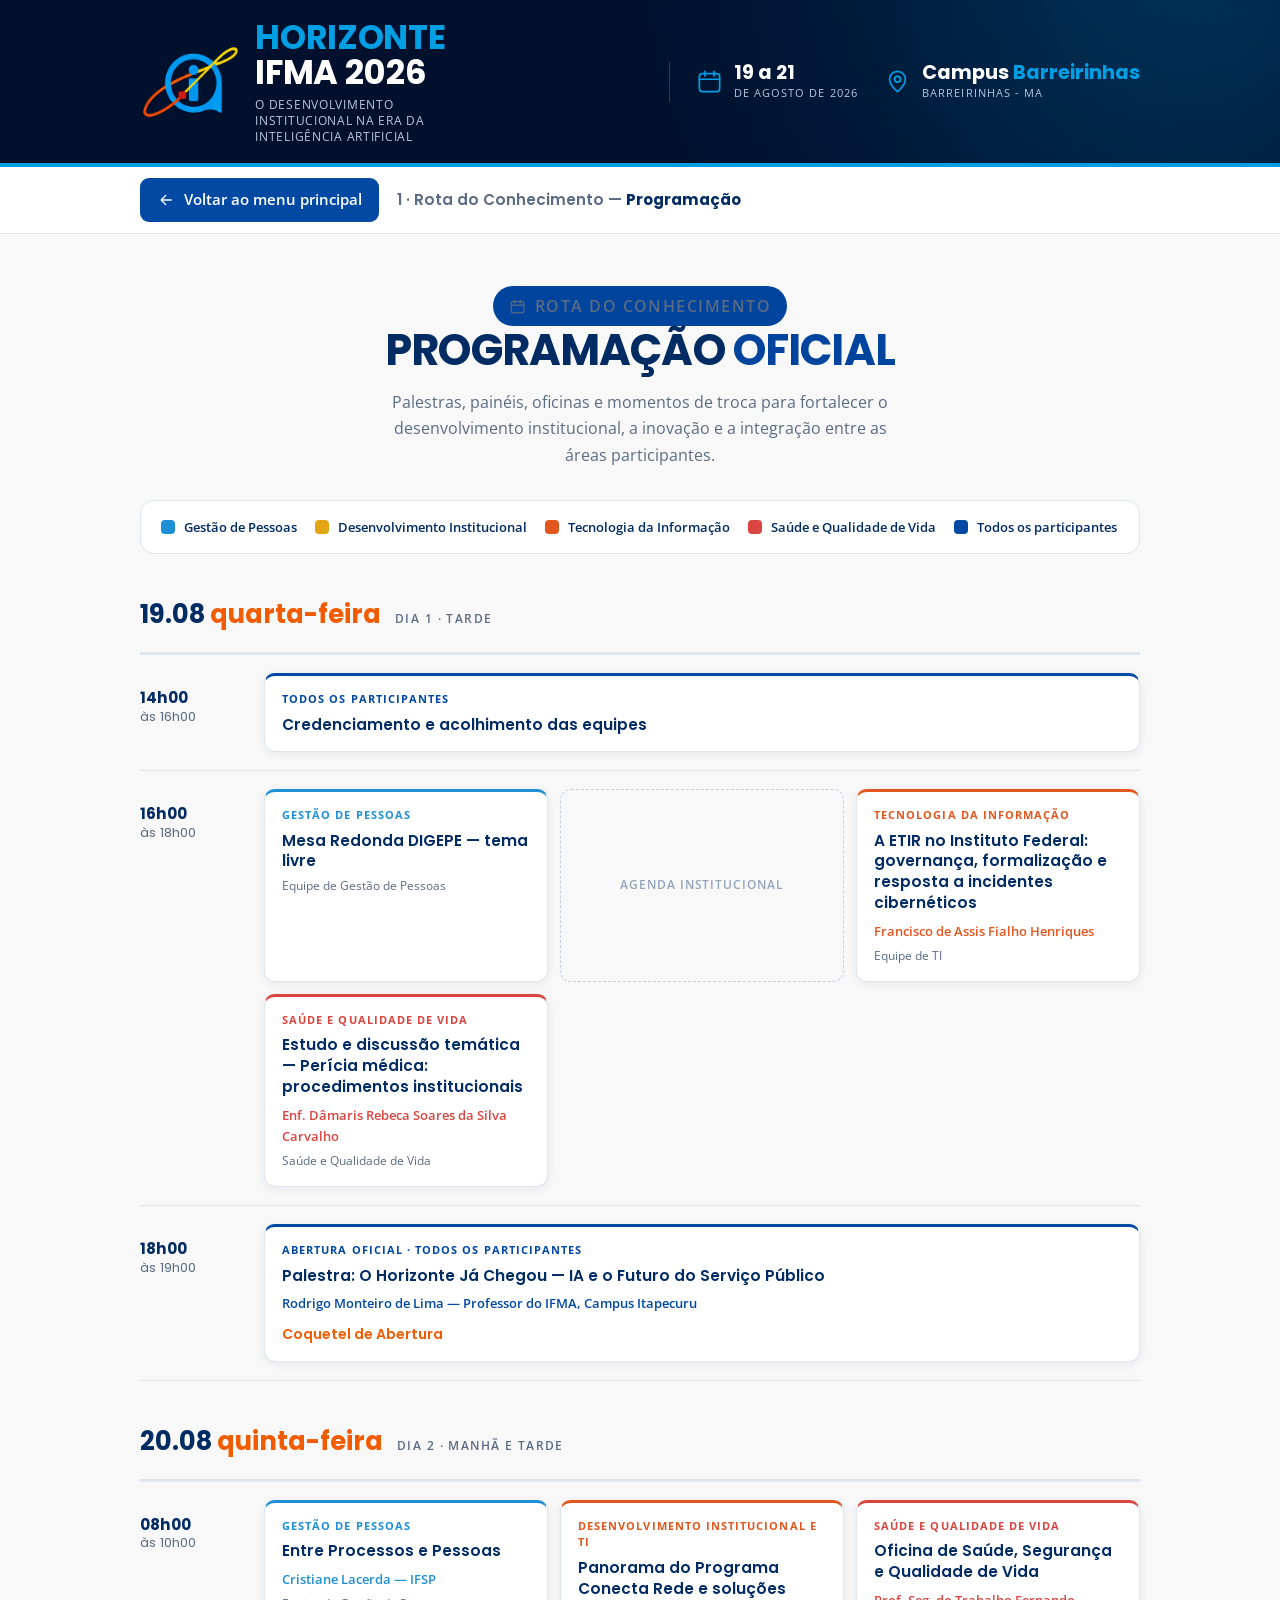
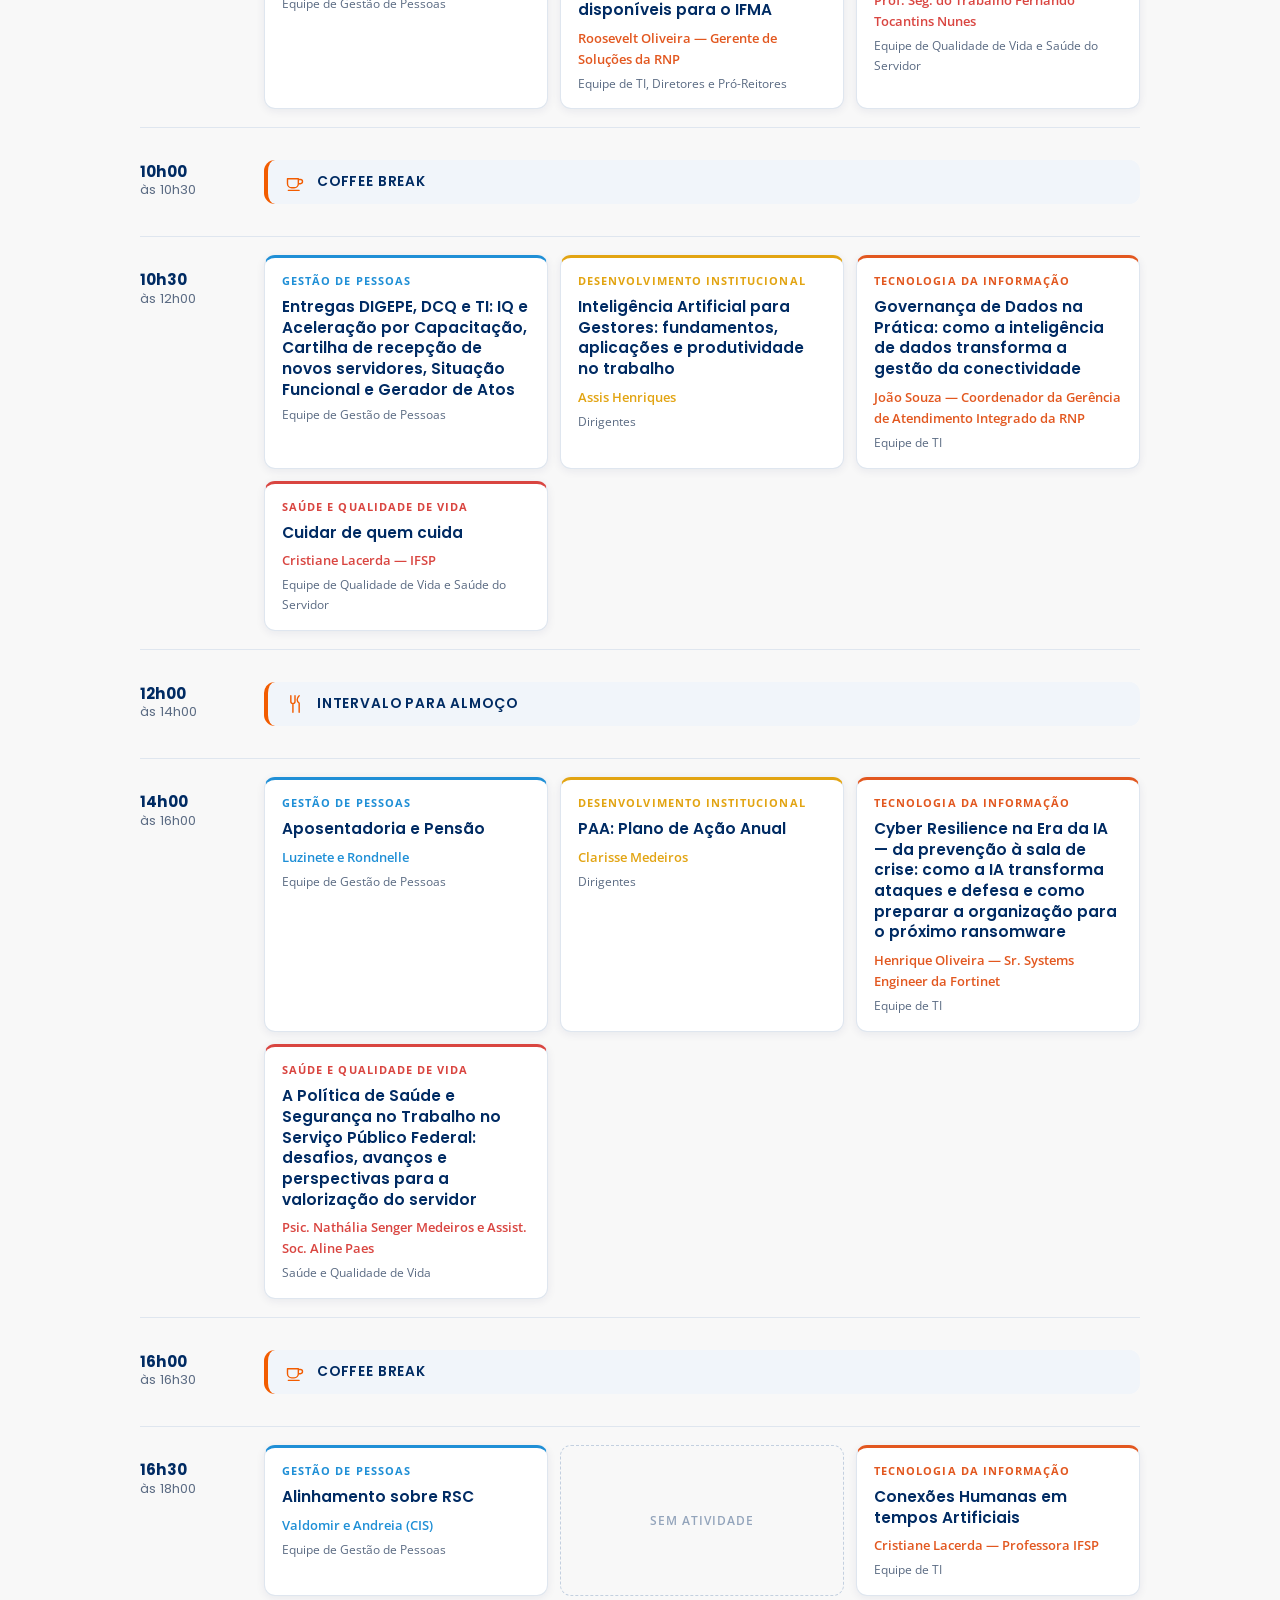
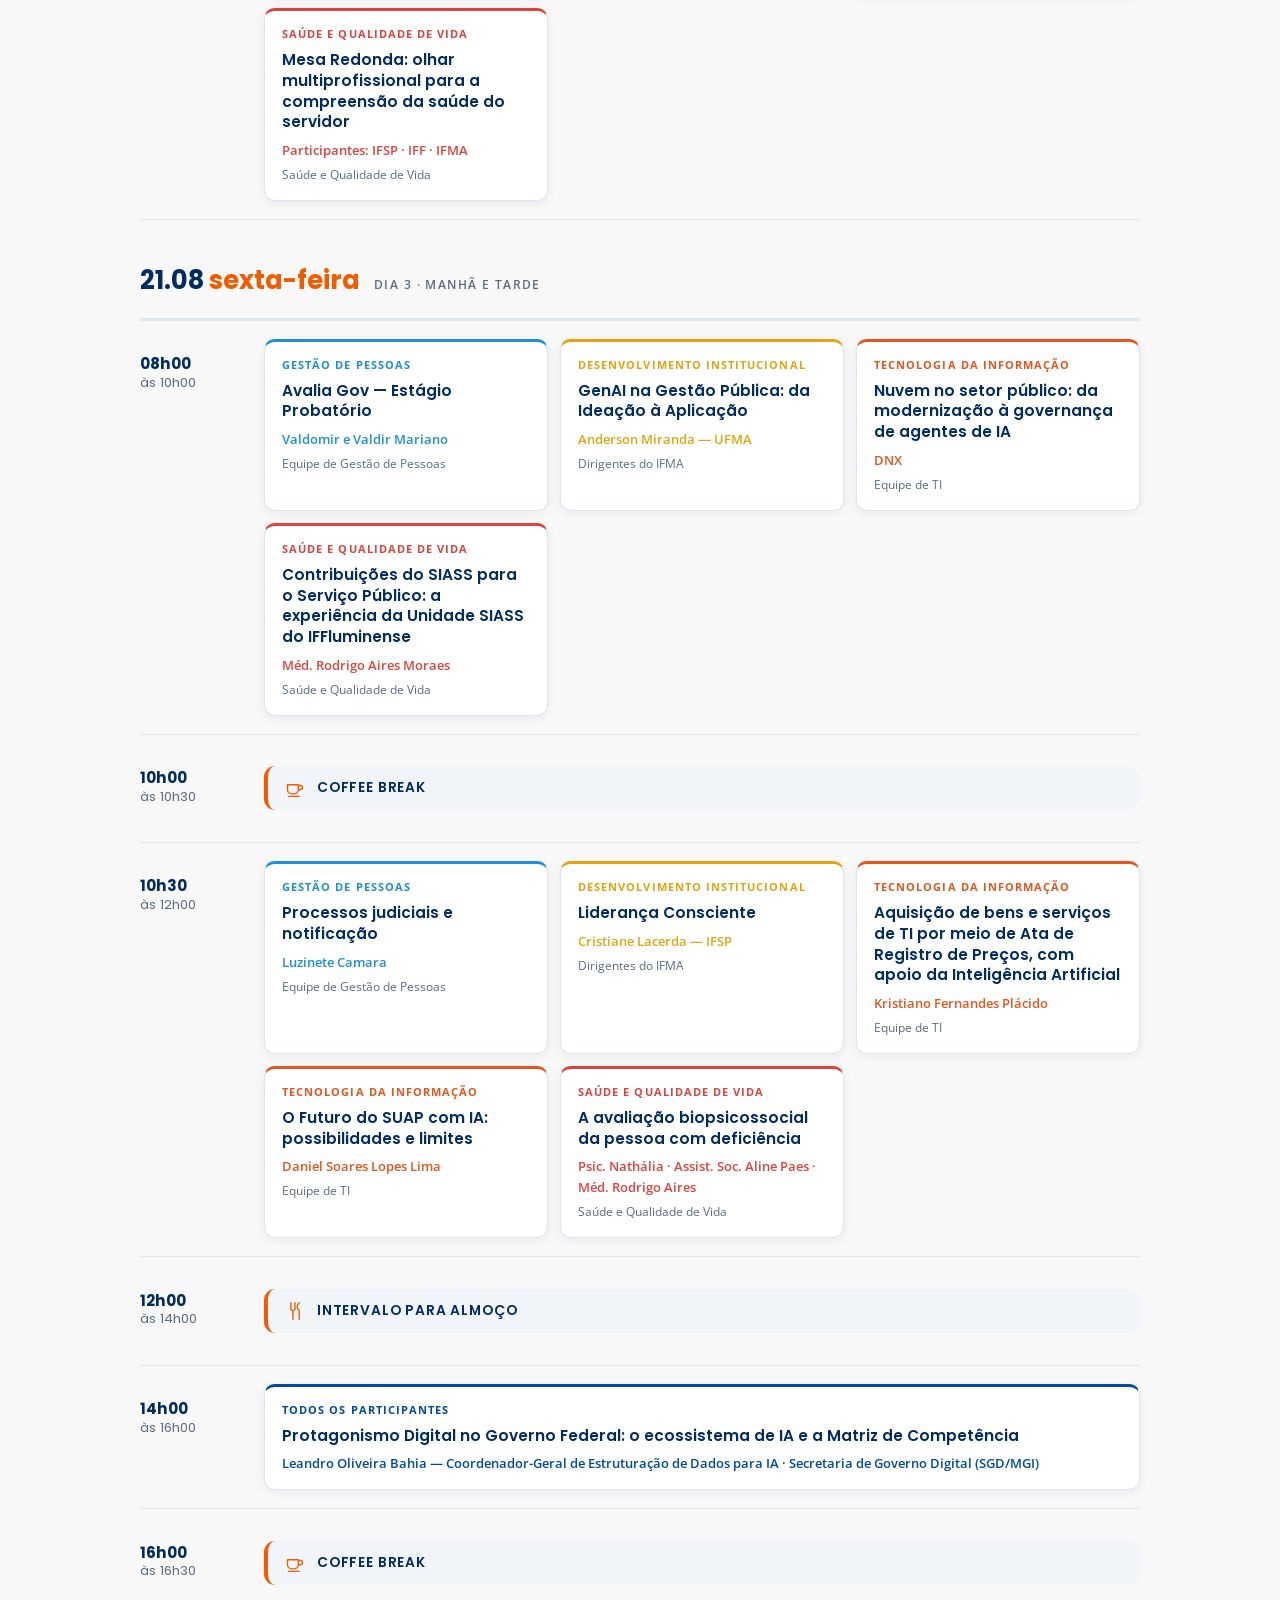
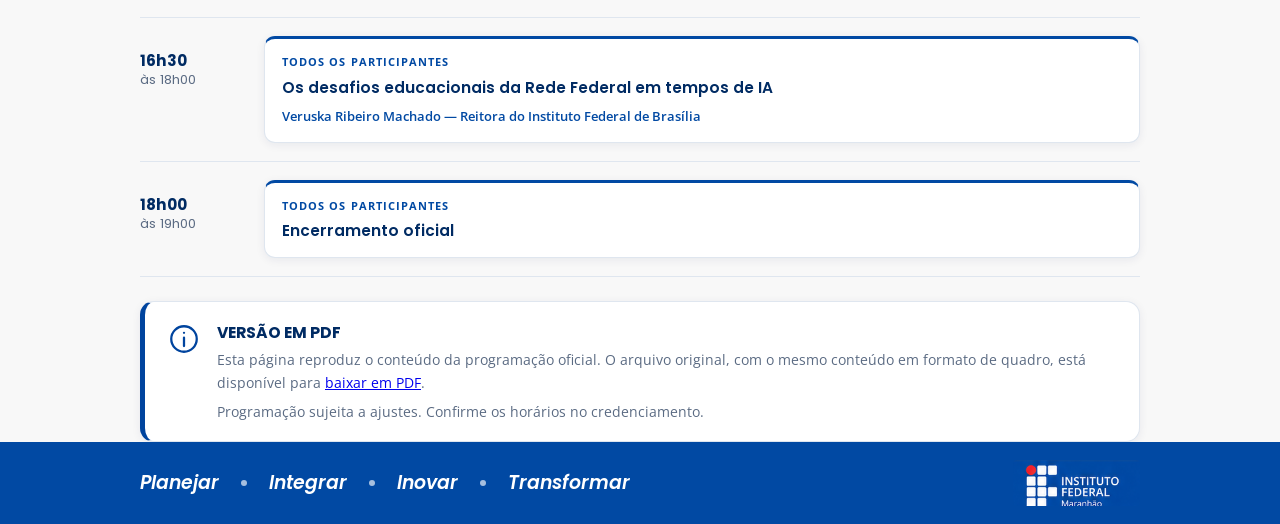
==== 1-programacao.html @ 926f07e6 "Corrige o recorte da logo do evento, que estava cortada no cabecalho" ====
<!DOCTYPE html>
<html lang="pt-BR">
<head>
<meta charset="UTF-8">
<meta name="viewport" content="width=device-width, initial-scale=1">
<title>Programação Oficial — Horizonte IFMA 2026</title>
<meta name="description" content="Programação oficial do Horizonte IFMA 2026, de 19 a 21 de agosto de 2026 no Campus Barreirinhas, organizada por horário e trilha temática.">
<meta name="theme-color" content="#00102d">

<link rel="preconnect" href="https://fonts.googleapis.com">
<link rel="preconnect" href="https://fonts.gstatic.com" crossorigin>
<link rel="stylesheet" href="https://fonts.googleapis.com/css2?family=Open+Sans:wght@400;600&family=Poppins:wght@600;700&display=swap">
<link rel="stylesheet" href="base.css">
<link rel="stylesheet" href="paginas.css">
</head>
<body style="--cor-tema: var(--item-1);">

<svg class="sprite" aria-hidden="true" focusable="false">
  <defs>
    <symbol id="i-voltar" viewBox="0 0 24 24"><path d="M19 12H6M11.5 6l-6 6 6 6"/></symbol>
    <symbol id="i-calendario" viewBox="0 0 24 24"><rect x="3" y="5" width="18" height="16" rx="2.5"/><path d="M8 3v4M16 3v4M3 10h18"/></symbol>
    <symbol id="i-local" viewBox="0 0 24 24"><path d="M12 21s7-5.6 7-11a7 7 0 1 0-14 0c0 5.4 7 11 7 11z"/><circle cx="12" cy="10" r="2.6"/></symbol>
    <symbol id="i-cafe" viewBox="0 0 24 24"><path d="M3 8h13v6a5 5 0 0 1-5 5H8a5 5 0 0 1-5-5zM16 9h2.5a2.5 2.5 0 0 1 0 5H16M4 22h13"/></symbol>
    <symbol id="i-garfo" viewBox="0 0 24 24"><path d="M7 2v7a2.5 2.5 0 0 0 5 0V2M9.5 11.5V22M17 2c-1.6 1.4-2.4 3-2.4 5s.8 3.2 2.4 4v11"/></symbol>
    <symbol id="i-info" viewBox="0 0 24 24"><circle cx="12" cy="12" r="9"/><path d="M12 11v6M12 7.6h.01"/></symbol>
  </defs>
</svg>

<header class="cabecalho">
  <div class="limite">
    <a class="marca" href="index.html">
      <img class="marca__simbolo" src="logo-horizonte.png" alt="" width="248" height="186">
      <span>
        <span class="marca__nome">Horizonte <b>IFMA 2026</b></span>
        <span class="marca__linha">O desenvolvimento institucional na era da inteligência artificial</span>
      </span>
    </a>
    <div class="dados">
      <div class="dado">
        <svg class="icone" aria-hidden="true"><use href="#i-calendario"/></svg>
        <span>
          <span class="dado__forte">19 a 21</span>
          <span class="dado__fraco">de agosto de 2026</span>
        </span>
      </div>
      <div class="dado">
        <svg class="icone" aria-hidden="true"><use href="#i-local"/></svg>
        <span>
          <span class="dado__forte">Campus <span>Barreirinhas</span></span>
          <span class="dado__fraco">Barreirinhas - MA</span>
        </span>
      </div>
    </div>
  </div>
</header>

<nav class="barra" aria-label="Navegação da página">
  <div class="limite">
    <a class="voltar" href="index.html">
      <svg class="icone" aria-hidden="true"><use href="#i-voltar"/></svg>
      Voltar ao menu principal
    </a>
    <p class="barra__titulo">1 &middot; Rota do Conhecimento &mdash; <b>Programação</b></p>
  </div>
</nav>

<main class="limite">

  <div class="intro">
    <p class="intro__selo">
      <svg class="icone" aria-hidden="true"><use href="#i-calendario"/></svg>
      Rota do Conhecimento
    </p>
    <h1>Programação <span>Oficial</span></h1>
    <p>
      Palestras, painéis, oficinas e momentos de troca para fortalecer o desenvolvimento
      institucional, a inovação e a integração entre as áreas participantes.
    </p>
  </div>

  <ul class="trilhas">
    <li class="gp"><span></span>Gestão de Pessoas</li>
    <li class="di"><span></span>Desenvolvimento Institucional</li>
    <li class="ti"><span></span>Tecnologia da Informação</li>
    <li class="sq"><span></span>Saúde e Qualidade de Vida</li>
    <li class="geral"><span></span>Todos os participantes</li>
  </ul>

  <!-- ===================== DIA 1 ===================== -->
  <section class="dia">
    <div class="dia__cabeca">
      <h2 class="dia__data">19.08 <span>quarta-feira</span></h2>
      <p class="dia__turno">Dia 1 &middot; Tarde</p>
    </div>

    <div class="faixa-horario">
      <p class="hora">14h00 <span>às 16h00</span></p>
      <ul class="sessoes sessoes--unica">
        <li class="sessao geral">
          <span class="sessao__trilha">Todos os participantes</span>
          <h3 class="sessao__titulo">Credenciamento e acolhimento das equipes</h3>
        </li>
      </ul>
    </div>

    <div class="faixa-horario">
      <p class="hora">16h00 <span>às 18h00</span></p>
      <ul class="sessoes">
        <li class="sessao gp">
          <span class="sessao__trilha">Gestão de Pessoas</span>
          <h3 class="sessao__titulo">Mesa Redonda DIGEPE &mdash; tema livre</h3>
          <p class="sessao__publico">Equipe de Gestão de Pessoas</p>
        </li>
        <li class="sessao sessao--vazia di">
          <p>Agenda institucional</p>
        </li>
        <li class="sessao ti">
          <span class="sessao__trilha">Tecnologia da Informação</span>
          <h3 class="sessao__titulo">A ETIR no Instituto Federal: governança, formalização e resposta a incidentes cibernéticos</h3>
          <p class="sessao__quem">Francisco de Assis Fialho Henriques</p>
          <p class="sessao__publico">Equipe de TI</p>
        </li>
        <li class="sessao sq">
          <span class="sessao__trilha">Saúde e Qualidade de Vida</span>
          <h3 class="sessao__titulo">Estudo e discussão temática &mdash; Perícia médica: procedimentos institucionais</h3>
          <p class="sessao__quem">Enf. Dâmaris Rebeca Soares da Silva Carvalho</p>
          <p class="sessao__publico">Saúde e Qualidade de Vida</p>
        </li>
      </ul>
    </div>

    <div class="faixa-horario">
      <p class="hora">18h00 <span>às 19h00</span></p>
      <ul class="sessoes sessoes--unica">
        <li class="sessao geral">
          <span class="sessao__trilha">Abertura oficial &middot; Todos os participantes</span>
          <h3 class="sessao__titulo">Palestra: O Horizonte Já Chegou &mdash; IA e o Futuro do Serviço Público</h3>
          <p class="sessao__quem">Rodrigo Monteiro de Lima &mdash; Professor do IFMA, Campus Itapecuru</p>
          <p class="sessao__extra">Coquetel de Abertura</p>
        </li>
      </ul>
    </div>
  </section>

  <!-- ===================== DIA 2 ===================== -->
  <section class="dia">
    <div class="dia__cabeca">
      <h2 class="dia__data">20.08 <span>quinta-feira</span></h2>
      <p class="dia__turno">Dia 2 &middot; Manhã e tarde</p>
    </div>

    <div class="faixa-horario">
      <p class="hora">08h00 <span>às 10h00</span></p>
      <ul class="sessoes">
        <li class="sessao gp">
          <span class="sessao__trilha">Gestão de Pessoas</span>
          <h3 class="sessao__titulo">Entre Processos e Pessoas</h3>
          <p class="sessao__quem">Cristiane Lacerda &mdash; IFSP</p>
          <p class="sessao__publico">Equipe de Gestão de Pessoas</p>
        </li>
        <li class="sessao ti">
          <span class="sessao__trilha">Desenvolvimento Institucional e TI</span>
          <h3 class="sessao__titulo">Panorama do Programa Conecta Rede e soluções disponíveis para o IFMA</h3>
          <p class="sessao__quem">Roosevelt Oliveira &mdash; Gerente de Soluções da RNP</p>
          <p class="sessao__publico">Equipe de TI, Diretores e Pró-Reitores</p>
        </li>
        <li class="sessao sq">
          <span class="sessao__trilha">Saúde e Qualidade de Vida</span>
          <h3 class="sessao__titulo">Oficina de Saúde, Segurança e Qualidade de Vida</h3>
          <p class="sessao__quem">Prof. Seg. do Trabalho Fernando Tocantins Nunes</p>
          <p class="sessao__publico">Equipe de Qualidade de Vida e Saúde do Servidor</p>
        </li>
      </ul>
    </div>

    <div class="faixa-horario">
      <p class="hora">10h00 <span>às 10h30</span></p>
      <p class="intervalo">
        <svg class="icone" aria-hidden="true"><use href="#i-cafe"/></svg>
        Coffee break
      </p>
    </div>

    <div class="faixa-horario">
      <p class="hora">10h30 <span>às 12h00</span></p>
      <ul class="sessoes">
        <li class="sessao gp">
          <span class="sessao__trilha">Gestão de Pessoas</span>
          <h3 class="sessao__titulo">Entregas DIGEPE, DCQ e TI: IQ e Aceleração por Capacitação, Cartilha de recepção de novos servidores, Situação Funcional e Gerador de Atos</h3>
          <p class="sessao__publico">Equipe de Gestão de Pessoas</p>
        </li>
        <li class="sessao di">
          <span class="sessao__trilha">Desenvolvimento Institucional</span>
          <h3 class="sessao__titulo">Inteligência Artificial para Gestores: fundamentos, aplicações e produtividade no trabalho</h3>
          <p class="sessao__quem">Assis Henriques</p>
          <p class="sessao__publico">Dirigentes</p>
        </li>
        <li class="sessao ti">
          <span class="sessao__trilha">Tecnologia da Informação</span>
          <h3 class="sessao__titulo">Governança de Dados na Prática: como a inteligência de dados transforma a gestão da conectividade</h3>
          <p class="sessao__quem">João Souza &mdash; Coordenador da Gerência de Atendimento Integrado da RNP</p>
          <p class="sessao__publico">Equipe de TI</p>
        </li>
        <li class="sessao sq">
          <span class="sessao__trilha">Saúde e Qualidade de Vida</span>
          <h3 class="sessao__titulo">Cuidar de quem cuida</h3>
          <p class="sessao__quem">Cristiane Lacerda &mdash; IFSP</p>
          <p class="sessao__publico">Equipe de Qualidade de Vida e Saúde do Servidor</p>
        </li>
      </ul>
    </div>

    <div class="faixa-horario">
      <p class="hora">12h00 <span>às 14h00</span></p>
      <p class="intervalo">
        <svg class="icone" aria-hidden="true"><use href="#i-garfo"/></svg>
        Intervalo para almoço
      </p>
    </div>

    <div class="faixa-horario">
      <p class="hora">14h00 <span>às 16h00</span></p>
      <ul class="sessoes">
        <li class="sessao gp">
          <span class="sessao__trilha">Gestão de Pessoas</span>
          <h3 class="sessao__titulo">Aposentadoria e Pensão</h3>
          <p class="sessao__quem">Luzinete e Rondnelle</p>
          <p class="sessao__publico">Equipe de Gestão de Pessoas</p>
        </li>
        <li class="sessao di">
          <span class="sessao__trilha">Desenvolvimento Institucional</span>
          <h3 class="sessao__titulo">PAA: Plano de Ação Anual</h3>
          <p class="sessao__quem">Clarisse Medeiros</p>
          <p class="sessao__publico">Dirigentes</p>
        </li>
        <li class="sessao ti">
          <span class="sessao__trilha">Tecnologia da Informação</span>
          <h3 class="sessao__titulo">Cyber Resilience na Era da IA &mdash; da prevenção à sala de crise: como a IA transforma ataques e defesa e como preparar a organização para o próximo ransomware</h3>
          <p class="sessao__quem">Henrique Oliveira &mdash; Sr. Systems Engineer da Fortinet</p>
          <p class="sessao__publico">Equipe de TI</p>
        </li>
        <li class="sessao sq">
          <span class="sessao__trilha">Saúde e Qualidade de Vida</span>
          <h3 class="sessao__titulo">A Política de Saúde e Segurança no Trabalho no Serviço Público Federal: desafios, avanços e perspectivas para a valorização do servidor</h3>
          <p class="sessao__quem">Psic. Nathália Senger Medeiros e Assist. Soc. Aline Paes</p>
          <p class="sessao__publico">Saúde e Qualidade de Vida</p>
        </li>
      </ul>
    </div>

    <div class="faixa-horario">
      <p class="hora">16h00 <span>às 16h30</span></p>
      <p class="intervalo">
        <svg class="icone" aria-hidden="true"><use href="#i-cafe"/></svg>
        Coffee break
      </p>
    </div>

    <div class="faixa-horario">
      <p class="hora">16h30 <span>às 18h00</span></p>
      <ul class="sessoes">
        <li class="sessao gp">
          <span class="sessao__trilha">Gestão de Pessoas</span>
          <h3 class="sessao__titulo">Alinhamento sobre RSC</h3>
          <p class="sessao__quem">Valdomir e Andreia (CIS)</p>
          <p class="sessao__publico">Equipe de Gestão de Pessoas</p>
        </li>
        <li class="sessao sessao--vazia di">
          <p>Sem atividade</p>
        </li>
        <li class="sessao ti">
          <span class="sessao__trilha">Tecnologia da Informação</span>
          <h3 class="sessao__titulo">Conexões Humanas em tempos Artificiais</h3>
          <p class="sessao__quem">Cristiane Lacerda &mdash; Professora IFSP</p>
          <p class="sessao__publico">Equipe de TI</p>
        </li>
        <li class="sessao sq">
          <span class="sessao__trilha">Saúde e Qualidade de Vida</span>
          <h3 class="sessao__titulo">Mesa Redonda: olhar multiprofissional para a compreensão da saúde do servidor</h3>
          <p class="sessao__quem">Participantes: IFSP &middot; IFF &middot; IFMA</p>
          <p class="sessao__publico">Saúde e Qualidade de Vida</p>
        </li>
      </ul>
    </div>
  </section>

  <!-- ===================== DIA 3 ===================== -->
  <section class="dia">
    <div class="dia__cabeca">
      <h2 class="dia__data">21.08 <span>sexta-feira</span></h2>
      <p class="dia__turno">Dia 3 &middot; Manhã e tarde</p>
    </div>

    <div class="faixa-horario">
      <p class="hora">08h00 <span>às 10h00</span></p>
      <ul class="sessoes">
        <li class="sessao gp">
          <span class="sessao__trilha">Gestão de Pessoas</span>
          <h3 class="sessao__titulo">Avalia Gov &mdash; Estágio Probatório</h3>
          <p class="sessao__quem">Valdomir e Valdir Mariano</p>
          <p class="sessao__publico">Equipe de Gestão de Pessoas</p>
        </li>
        <li class="sessao di">
          <span class="sessao__trilha">Desenvolvimento Institucional</span>
          <h3 class="sessao__titulo">GenAI na Gestão Pública: da Ideação à Aplicação</h3>
          <p class="sessao__quem">Anderson Miranda &mdash; UFMA</p>
          <p class="sessao__publico">Dirigentes do IFMA</p>
        </li>
        <li class="sessao ti">
          <span class="sessao__trilha">Tecnologia da Informação</span>
          <h3 class="sessao__titulo">Nuvem no setor público: da modernização à governança de agentes de IA</h3>
          <p class="sessao__quem">DNX</p>
          <p class="sessao__publico">Equipe de TI</p>
        </li>
        <li class="sessao sq">
          <span class="sessao__trilha">Saúde e Qualidade de Vida</span>
          <h3 class="sessao__titulo">Contribuições do SIASS para o Serviço Público: a experiência da Unidade SIASS do IFFluminense</h3>
          <p class="sessao__quem">Méd. Rodrigo Aires Moraes</p>
          <p class="sessao__publico">Saúde e Qualidade de Vida</p>
        </li>
      </ul>
    </div>

    <div class="faixa-horario">
      <p class="hora">10h00 <span>às 10h30</span></p>
      <p class="intervalo">
        <svg class="icone" aria-hidden="true"><use href="#i-cafe"/></svg>
        Coffee break
      </p>
    </div>

    <div class="faixa-horario">
      <p class="hora">10h30 <span>às 12h00</span></p>
      <ul class="sessoes">
        <li class="sessao gp">
          <span class="sessao__trilha">Gestão de Pessoas</span>
          <h3 class="sessao__titulo">Processos judiciais e notificação</h3>
          <p class="sessao__quem">Luzinete Camara</p>
          <p class="sessao__publico">Equipe de Gestão de Pessoas</p>
        </li>
        <li class="sessao di">
          <span class="sessao__trilha">Desenvolvimento Institucional</span>
          <h3 class="sessao__titulo">Liderança Consciente</h3>
          <p class="sessao__quem">Cristiane Lacerda &mdash; IFSP</p>
          <p class="sessao__publico">Dirigentes do IFMA</p>
        </li>
        <li class="sessao ti">
          <span class="sessao__trilha">Tecnologia da Informação</span>
          <h3 class="sessao__titulo">Aquisição de bens e serviços de TI por meio de Ata de Registro de Preços, com apoio da Inteligência Artificial</h3>
          <p class="sessao__quem">Kristiano Fernandes Plácido</p>
          <p class="sessao__publico">Equipe de TI</p>
        </li>
        <li class="sessao ti">
          <span class="sessao__trilha">Tecnologia da Informação</span>
          <h3 class="sessao__titulo">O Futuro do SUAP com IA: possibilidades e limites</h3>
          <p class="sessao__quem">Daniel Soares Lopes Lima</p>
          <p class="sessao__publico">Equipe de TI</p>
        </li>
        <li class="sessao sq">
          <span class="sessao__trilha">Saúde e Qualidade de Vida</span>
          <h3 class="sessao__titulo">A avaliação biopsicossocial da pessoa com deficiência</h3>
          <p class="sessao__quem">Psic. Nathália &middot; Assist. Soc. Aline Paes &middot; Méd. Rodrigo Aires</p>
          <p class="sessao__publico">Saúde e Qualidade de Vida</p>
        </li>
      </ul>
    </div>

    <div class="faixa-horario">
      <p class="hora">12h00 <span>às 14h00</span></p>
      <p class="intervalo">
        <svg class="icone" aria-hidden="true"><use href="#i-garfo"/></svg>
        Intervalo para almoço
      </p>
    </div>

    <div class="faixa-horario">
      <p class="hora">14h00 <span>às 16h00</span></p>
      <ul class="sessoes sessoes--unica">
        <li class="sessao geral">
          <span class="sessao__trilha">Todos os participantes</span>
          <h3 class="sessao__titulo">Protagonismo Digital no Governo Federal: o ecossistema de IA e a Matriz de Competência</h3>
          <p class="sessao__quem">Leandro Oliveira Bahia &mdash; Coordenador-Geral de Estruturação de Dados para IA &middot; Secretaria de Governo Digital (SGD/MGI)</p>
        </li>
      </ul>
    </div>

    <div class="faixa-horario">
      <p class="hora">16h00 <span>às 16h30</span></p>
      <p class="intervalo">
        <svg class="icone" aria-hidden="true"><use href="#i-cafe"/></svg>
        Coffee break
      </p>
    </div>

    <div class="faixa-horario">
      <p class="hora">16h30 <span>às 18h00</span></p>
      <ul class="sessoes sessoes--unica">
        <li class="sessao geral">
          <span class="sessao__trilha">Todos os participantes</span>
          <h3 class="sessao__titulo">Os desafios educacionais da Rede Federal em tempos de IA</h3>
          <p class="sessao__quem">Veruska Ribeiro Machado &mdash; Reitora do Instituto Federal de Brasília</p>
        </li>
      </ul>
    </div>

    <div class="faixa-horario">
      <p class="hora">18h00 <span>às 19h00</span></p>
      <ul class="sessoes sessoes--unica">
        <li class="sessao geral">
          <span class="sessao__trilha">Todos os participantes</span>
          <h3 class="sessao__titulo">Encerramento oficial</h3>
        </li>
      </ul>
    </div>
  </section>

  <section class="nota" style="--cor-nota: var(--item-1);">
    <svg class="icone" aria-hidden="true"><use href="#i-info"/></svg>
    <div>
      <h2>Versão em PDF</h2>
      <p>
        Esta página reproduz o conteúdo da programação oficial. O arquivo original,
        com o mesmo conteúdo em formato de quadro,
        está disponível para
        <a href="1.Programacao_Horizonte_IFMA_2026.pptx.pdf" target="_blank" rel="noopener">baixar em PDF</a>.
      </p>
      <p>Programação sujeita a ajustes. Confirme os horários no credenciamento.</p>
    </div>
  </section>

</main>

<footer class="rodape">
  <div class="limite">
    <ul class="valores">
      <li>Planejar</li>
      <li>Integrar</li>
      <li>Inovar</li>
      <li>Transformar</li>
    </ul>
    <img src="logo-ifma.png" alt="Instituto Federal do Maranhão" width="215" height="78">
  </div>
</footer>

</body>
</html>
---- base.css ----
/* ==========================================================================
   Horizonte IFMA 2026 — base compartilhada
   Paleta, reset, cabeçalho e rodapé usados por todas as páginas.
   As cores foram amostradas dos materiais originais.
   ========================================================================== */

:root {
  --navy-escuro: #00102d;
  --navy: #002b63;
  --azul-faixa: #0149a3;
  --azul-claro: #009fe3;

  --item-1: #00449e;
  --item-2: #f25c00;
  --item-3: #479633;
  --item-4: #007ece;

  --trilha-gp: #1f8fd6;
  --trilha-di: #e2a412;
  --trilha-ti: #e2571f;
  --trilha-sq: #d94540;
  --trilha-geral: #0149a3;

  --fundo: #f8f8f8;
  --cartao: #ffffff;
  --cartao-alt: #f1f5fa;
  --borda: #dfe6ef;
  --texto: #14243d;
  --texto-suave: #5b6b83;

  --raio: 14px;
  --sombra: 0 2px 10px rgba(0, 32, 80, .07);
  --largura: 1040px;
  --fonte-titulo: "Poppins", "Segoe UI", system-ui, sans-serif;
  --fonte-texto: "Open Sans", "Segoe UI", system-ui, sans-serif;
}

* { box-sizing: border-box; }

html { scroll-behavior: smooth; }

body {
  margin: 0;
  background: var(--fundo);
  color: var(--texto);
  font-family: var(--fonte-texto);
  font-size: 16px;
  line-height: 1.6;
  -webkit-text-size-adjust: 100%;
}

img { max-width: 100%; }

.limite {
  width: 100%;
  max-width: var(--largura);
  margin: 0 auto;
  padding: 0 20px;
}

/* Conteúdo só para leitores de tela. */
.sr-only {
  position: absolute;
  width: 1px; height: 1px;
  padding: 0; margin: -1px;
  overflow: hidden;
  clip: rect(0 0 0 0);
  white-space: nowrap;
  border: 0;
}

/* Ícones ------------------------------------------------------------------- */
.sprite { display: none; }

.icone {
  width: 1em;
  height: 1em;
  flex: none;
  fill: none;
  stroke: currentColor;
  stroke-width: 1.7;
  stroke-linecap: round;
  stroke-linejoin: round;
}

/* Cabeçalho ---------------------------------------------------------------- */
.cabecalho {
  background: var(--navy-escuro);
  background-image:
    radial-gradient(circle at 88% -30%, rgba(0, 159, 227, .16), transparent 44%),
    radial-gradient(circle at 96% 8%, rgba(0, 159, 227, .10), transparent 30%);
  color: #fff;
  border-bottom: 4px solid var(--azul-claro);
}

.cabecalho .limite {
  display: flex;
  flex-wrap: wrap;
  align-items: center;
  gap: 20px 34px;
  padding-block: 20px;
}

.marca {
  display: flex;
  align-items: center;
  gap: 14px;
  margin-right: auto;
  color: inherit;
  text-decoration: none;
}

.marca__simbolo {
  width: auto;
  height: 76px;
  border-radius: 8px;
}

.marca__nome {
  display: block;
  margin: 0;
  font-family: var(--fonte-titulo);
  font-weight: 700;
  font-size: clamp(1.4rem, 4.4vw, 2.1rem);
  line-height: 1.05;
  letter-spacing: -.01em;
  color: var(--azul-claro);
  text-transform: uppercase;
}
.marca__nome b {
  display: block;
  color: #fff;
  font-weight: 700;
}
.marca__linha {
  display: block;
  margin: 5px 0 0;
  max-width: 34ch;
  font-size: clamp(.62rem, 1.7vw, .74rem);
  line-height: 1.35;
  letter-spacing: .06em;
  text-transform: uppercase;
  color: #b8cbe4;
}

.dados {
  display: flex;
  flex-wrap: wrap;
  gap: 12px 26px;
  padding-left: 26px;
  border-left: 1px solid rgba(255, 255, 255, .18);
}

.dado {
  display: flex;
  align-items: center;
  gap: 11px;
}
.dado .icone {
  width: 27px;
  height: 27px;
  color: var(--azul-claro);
  stroke-width: 1.5;
}
.dado__forte {
  display: block;
  font-family: var(--fonte-titulo);
  font-weight: 700;
  font-size: 1.22rem;
  line-height: 1.15;
}
.dado__forte span { color: var(--azul-claro); }
.dado__fraco {
  display: block;
  font-size: .68rem;
  letter-spacing: .1em;
  text-transform: uppercase;
  color: #b8cbe4;
}

/* Rodapé ------------------------------------------------------------------- */
.rodape {
  margin-top: auto;
  background: var(--azul-faixa);
  color: #fff;
}
.rodape .limite {
  display: flex;
  flex-wrap: wrap;
  align-items: center;
  justify-content: space-between;
  gap: 16px 28px;
  padding-block: 18px;
}
.valores {
  display: flex;
  flex-wrap: wrap;
  gap: 8px 22px;
  margin: 0;
  padding: 0;
  list-style: none;
  font-family: var(--fonte-titulo);
  font-style: italic;
  font-weight: 600;
  font-size: clamp(.95rem, 2.6vw, 1.18rem);
}
.valores li { display: flex; align-items: center; gap: 22px; }
.valores li:not(:last-child)::after {
  content: "";
  width: 6px;
  height: 6px;
  background: currentColor;
  border-radius: 50%;
  opacity: .65;
}
.rodape img { height: 46px; width: auto; border-radius: 4px; }

/* Responsivo --------------------------------------------------------------- */
@media (max-width: 560px) {
  .dados {
    width: 100%;
    padding-left: 0;
    padding-top: 14px;
    border-left: 0;
    border-top: 1px solid rgba(255, 255, 255, .18);
  }
  .marca__simbolo { height: 58px; }
  .rodape .limite { justify-content: center; text-align: center; }
  .valores { justify-content: center; }
}

/* Impressão ---------------------------------------------------------------- */
@media print {
  body { background: #fff; }
  .cabecalho { background: #fff; color: #000; border-bottom: 2px solid #000; }
  .cabecalho .marca__nome, .cabecalho .marca__linha,
  .dado__fraco, .dado .icone { color: #000; }
  .rodape { background: #fff; color: #000; border-top: 2px solid #000; }
}

@media (prefers-reduced-motion: reduce) {
  html { scroll-behavior: auto; }
  * { transition-duration: .01ms !important; animation-duration: .01ms !important; }
}
---- paginas.css ----
/* ==========================================================================
   Páginas de conteúdo (itens 1 a 4)
   Depende de base.css (paleta, cabeçalho e rodapé).
   ========================================================================== */

body {
  display: flex;
  flex-direction: column;
  min-height: 100vh;
}

/* Barra de navegação fixa -------------------------------------------------- */
.barra {
  position: sticky;
  top: 0;
  z-index: 20;
  background: rgba(255, 255, 255, .93);
  border-bottom: 1px solid var(--borda);
  backdrop-filter: blur(8px);
}
.barra .limite {
  display: flex;
  align-items: center;
  gap: 8px 18px;
  padding-block: 11px;
}

.voltar {
  display: inline-flex;
  align-items: center;
  gap: 9px;
  padding: 10px 17px;
  background: var(--azul-faixa);
  border-radius: 9px;
  color: #fff;
  font-size: .92rem;
  font-weight: 600;
  text-decoration: none;
  white-space: nowrap;
  transition: background-color .16s ease;
}
.voltar:hover { background: #0a5cc4; }
.voltar:focus-visible { outline: 3px solid var(--azul-claro); outline-offset: 2px; }
.voltar .icone { width: 18px; height: 18px; }

.barra__titulo {
  margin: 0;
  font-family: var(--fonte-titulo);
  font-weight: 600;
  font-size: .95rem;
  color: var(--texto-suave);
  overflow: hidden;
  text-overflow: ellipsis;
  white-space: nowrap;
}
.barra__titulo b { color: var(--navy); }

/* Abertura da página ------------------------------------------------------- */
.intro {
  padding-block: 38px 6px;
  text-align: center;
}
.intro__selo {
  display: inline-flex;
  align-items: center;
  gap: 9px;
  margin: 0 0 14px;
  padding: 7px 16px;
  background: var(--cor-tema, var(--azul-faixa));
  border-radius: 999px;
  color: #fff;
  font-size: .74rem;
  font-weight: 600;
  letter-spacing: .09em;
  text-transform: uppercase;
}
.intro__selo .icone { width: 17px; height: 17px; }

.intro h1 {
  margin: 0;
  font-family: var(--fonte-titulo);
  font-weight: 700;
  font-size: clamp(1.6rem, 5.6vw, 2.7rem);
  line-height: 1.12;
  letter-spacing: -.02em;
  color: var(--navy);
  text-transform: uppercase;
}
.intro h1 span { color: var(--cor-tema, var(--azul-faixa)); }
.intro p {
  max-width: 56ch;
  margin: 14px auto 0;
  color: var(--texto-suave);
  font-size: clamp(.95rem, 2.4vw, 1.03rem);
}
.intro p strong { color: var(--cor-tema, var(--azul-faixa)); }

main { padding-bottom: 48px; }

/* Blocos de aviso --------------------------------------------------------- */
.nota {
  display: flex;
  align-items: flex-start;
  gap: 16px;
  margin: 24px 0 0;
  padding: 18px 22px;
  background: var(--cartao);
  border: 1px solid var(--borda);
  border-left: 5px solid var(--cor-nota, var(--azul-faixa));
  border-radius: var(--raio);
  box-shadow: var(--sombra);
}
.nota > .icone {
  width: 34px;
  height: 34px;
  margin-top: 2px;
  color: var(--cor-nota, var(--azul-faixa));
  stroke-width: 1.6;
}
.nota h2 {
  margin: 0 0 3px;
  font-family: var(--fonte-titulo);
  font-weight: 700;
  font-size: .98rem;
  color: var(--navy);
  text-transform: uppercase;
}
.nota p { margin: 0; font-size: .9rem; color: var(--texto-suave); }
.nota p + p { margin-top: 6px; }

.extras {
  margin: 26px 0 0;
  font-size: .85rem;
  color: var(--texto-suave);
  text-align: center;
}
.extras a { color: var(--azul-faixa); font-weight: 600; }

/* Cabeçalho de grupo ------------------------------------------------------- */
.grupo { margin-top: 34px; }

.grupo__titulo {
  display: inline-flex;
  align-items: center;
  gap: 11px;
  margin: 0 0 16px;
  padding: 9px 20px;
  background: var(--cor-grupo, var(--azul-faixa));
  border-radius: 999px;
  color: #fff;
  font-family: var(--fonte-titulo);
  font-weight: 600;
  font-size: clamp(.82rem, 2.3vw, .95rem);
  letter-spacing: .04em;
  text-transform: uppercase;
}
.grupo__titulo .icone { width: 20px; height: 20px; }

/* ==========================================================================
   Item 1 — Programação
   ========================================================================== */

/* Legenda das trilhas. */
.trilhas {
  display: flex;
  flex-wrap: wrap;
  gap: 10px 18px;
  margin: 26px 0 0;
  padding: 16px 20px;
  background: var(--cartao);
  border: 1px solid var(--borda);
  border-radius: var(--raio);
  list-style: none;
}
.trilhas li {
  display: flex;
  align-items: center;
  gap: 9px;
  font-size: .8rem;
  font-weight: 600;
  color: var(--navy);
}
.trilhas span {
  width: 14px;
  height: 14px;
  border-radius: 4px;
  background: var(--cor);
}

.dia { margin-top: 40px; }

.dia__cabeca {
  display: flex;
  flex-wrap: wrap;
  align-items: baseline;
  gap: 6px 14px;
  padding-bottom: 12px;
  border-bottom: 3px solid var(--borda);
}
.dia__data {
  margin: 0;
  font-family: var(--fonte-titulo);
  font-weight: 700;
  font-size: clamp(1.2rem, 4vw, 1.6rem);
  color: var(--navy);
}
.dia__data span { color: var(--item-2); }
.dia__turno {
  font-size: .74rem;
  font-weight: 600;
  letter-spacing: .12em;
  text-transform: uppercase;
  color: var(--texto-suave);
}

.faixa-horario {
  display: grid;
  grid-template-columns: 104px minmax(0, 1fr);
  gap: 14px 20px;
  padding: 18px 0;
  border-bottom: 1px solid var(--borda);
}

.hora {
  font-family: var(--fonte-titulo);
  font-weight: 700;
  font-size: .95rem;
  line-height: 1.3;
  color: var(--navy);
}
.hora span {
  display: block;
  font-weight: 400;
  font-size: .82rem;
  color: var(--texto-suave);
}

.sessoes {
  display: grid;
  gap: 12px;
  grid-template-columns: repeat(auto-fit, minmax(215px, 1fr));
  margin: 0;
  padding: 0;
  list-style: none;
}
/* Atividades de todos os participantes ocupam a largura inteira. */
.sessoes--unica { grid-template-columns: minmax(0, 1fr); }

/* Cor de cada trilha temática. */
.gp { --cor: var(--trilha-gp); }
.di { --cor: var(--trilha-di); }
.ti { --cor: var(--trilha-ti); }
.sq { --cor: var(--trilha-sq); }
.geral { --cor: var(--trilha-geral); }

.sessao {
  padding: 15px 17px;
  background: var(--cartao);
  border: 1px solid var(--borda);
  border-top: 3px solid var(--cor);
  border-radius: 11px;
  box-shadow: var(--sombra);
}
.sessao--vazia {
  background: transparent;
  border: 1px dashed #c3d0e0;
  border-top-width: 1px;
  box-shadow: none;
  display: grid;
  place-items: center;
  min-height: 90px;
}
.sessao--vazia p {
  margin: 0;
  font-size: .76rem;
  font-weight: 600;
  letter-spacing: .08em;
  text-transform: uppercase;
  color: #93a4bb;
  text-align: center;
}

.sessao__trilha {
  display: block;
  margin-bottom: 7px;
  font-size: .66rem;
  font-weight: 700;
  letter-spacing: .1em;
  text-transform: uppercase;
  color: var(--cor);
}
.sessao__titulo {
  margin: 0;
  font-family: var(--fonte-titulo);
  font-weight: 600;
  font-size: .96rem;
  line-height: 1.35;
  color: var(--navy);
}
.sessao__quem {
  margin: 7px 0 0;
  font-size: .82rem;
  font-weight: 600;
  color: var(--cor);
}
.sessao__publico {
  margin: 4px 0 0;
  font-size: .78rem;
  color: var(--texto-suave);
}
.sessao__extra {
  margin: 9px 0 0;
  font-family: var(--fonte-titulo);
  font-weight: 600;
  font-size: .88rem;
  color: var(--item-2);
}

/* Intervalos: faixa simples, sem cartão. */
.intervalo {
  display: flex;
  align-items: center;
  gap: 12px;
  padding: 11px 17px;
  background: var(--cartao-alt);
  border-radius: 11px;
  border-left: 4px solid var(--item-2);
  font-family: var(--fonte-titulo);
  font-weight: 600;
  font-size: .86rem;
  letter-spacing: .06em;
  text-transform: uppercase;
  color: var(--navy);
}
.intervalo .icone { width: 20px; height: 20px; color: var(--item-2); }

/* ==========================================================================
   Item 2 — Restaurantes
   ========================================================================== */
.lista-locais {
  display: grid;
  gap: 14px;
  grid-template-columns: repeat(auto-fill, minmax(290px, 1fr));
  margin: 30px 0 0;
  padding: 0;
  list-style: none;
}

.local {
  display: grid;
  grid-template-columns: 44px minmax(0, 1fr);
  align-items: start;
  gap: 4px 15px;
  padding: 17px 19px;
  background: var(--cartao);
  border: 1px solid var(--borda);
  border-radius: var(--raio);
  box-shadow: var(--sombra);
}
.local__numero {
  display: grid;
  place-items: center;
  width: 44px;
  height: 44px;
  background: var(--item-2);
  border-radius: 50%;
  font-family: var(--fonte-titulo);
  font-weight: 700;
  font-size: 1.05rem;
  color: #fff;
}
.local__nome {
  margin: 0;
  font-family: var(--fonte-titulo);
  font-weight: 700;
  font-size: 1rem;
  line-height: 1.25;
  color: var(--navy);
  text-transform: uppercase;
}
.local__tipo {
  margin: 2px 0 9px;
  font-size: .84rem;
  font-weight: 600;
  color: var(--item-2);
}
.local__dados {
  grid-column: 2;
  display: grid;
  gap: 6px;
  margin: 0;
  padding: 0;
  list-style: none;
}
.local__dados li {
  display: flex;
  align-items: flex-start;
  gap: 9px;
  font-size: .85rem;
  color: var(--texto-suave);
}
.local__dados .icone {
  width: 17px;
  height: 17px;
  margin-top: 3px;
  color: var(--item-2);
}
.local__dados a { color: var(--azul-faixa); font-weight: 600; text-decoration: none; }
.local__dados a:hover { text-decoration: underline; }

/* Cartão em destaque: o restaurante indicado. */
.local--indicado {
  border-color: var(--item-2);
  background: #fffaf4;
  box-shadow: 0 4px 18px rgba(242, 92, 0, .18);
}
.local__selo {
  grid-column: 2;
  justify-self: start;
  margin-top: 10px;
  padding: 6px 13px;
  background: var(--item-2);
  border-radius: 999px;
  font-size: .68rem;
  font-weight: 700;
  letter-spacing: .09em;
  text-transform: uppercase;
  color: #fff;
}

/* ==========================================================================
   Item 3 — Dicas do que fazer
   ========================================================================== */
.dicas {
  display: grid;
  gap: 16px;
  grid-template-columns: repeat(auto-fill, minmax(270px, 1fr));
  margin: 0;
  padding: 0;
  list-style: none;
}

.dica {
  display: flex;
  flex-direction: column;
  background: var(--cartao);
  border: 1px solid var(--borda);
  border-radius: var(--raio);
  box-shadow: var(--sombra);
  overflow: hidden;
}

/* A proporção fixa com object-fit evita distorção qualquer que seja a foto. */
.dica__foto {
  display: block;
  width: 100%;
  aspect-ratio: 16 / 9;
  object-fit: cover;
  background: var(--cartao-alt);
}

.dica__corpo {
  display: flex;
  flex-direction: column;
  gap: 7px;
  padding: 16px 18px 18px;
}
.dica__nome {
  display: flex;
  align-items: baseline;
  gap: 10px;
  margin: 0;
  font-family: var(--fonte-titulo);
  font-weight: 700;
  font-size: .98rem;
  line-height: 1.25;
  color: var(--navy);
  text-transform: uppercase;
}
.dica__numero {
  display: grid;
  place-items: center;
  flex: none;
  width: 26px;
  height: 26px;
  background: var(--cor-grupo, var(--azul-faixa));
  border-radius: 50%;
  font-size: .8rem;
  color: #fff;
}
.dica__texto {
  display: flex;
  align-items: flex-start;
  gap: 10px;
  margin: 0;
  font-size: .86rem;
  line-height: 1.5;
  color: var(--texto-suave);
}
.dica__texto .icone {
  width: 21px;
  height: 21px;
  margin-top: 2px;
  color: var(--cor-grupo, var(--azul-faixa));
}

/* ==========================================================================
   Item 4 — Estação Bem-Viver
   ========================================================================== */
.atividades {
  display: grid;
  gap: 14px;
  grid-template-columns: repeat(auto-fill, minmax(230px, 1fr));
  margin: 30px 0 0;
  padding: 0;
  list-style: none;
}

.atividade {
  display: flex;
  align-items: center;
  gap: 15px;
  padding: 18px 20px;
  background: var(--cartao);
  border: 1px solid var(--borda);
  border-radius: var(--raio);
  box-shadow: var(--sombra);
}
.atividade .icone {
  width: 46px;
  height: 46px;
  padding: 11px;
  background: var(--cartao-alt);
  border-radius: 12px;
  color: var(--item-4);
  stroke-width: 1.6;
}
.atividade h2 {
  margin: 0;
  font-family: var(--fonte-titulo);
  font-weight: 600;
  font-size: .97rem;
  line-height: 1.3;
  color: var(--navy);
}
.atividade p {
  margin: 3px 0 0;
  font-size: .8rem;
  color: var(--texto-suave);
}

/* Responsivo --------------------------------------------------------------- */
@media (max-width: 620px) {
  .barra__titulo { display: none; }

  .faixa-horario {
    grid-template-columns: minmax(0, 1fr);
    gap: 10px;
  }
  .hora {
    display: flex;
    align-items: baseline;
    gap: 8px;
    padding-bottom: 2px;
  }
  .hora span { display: inline; }

  .local { grid-template-columns: minmax(0, 1fr); }
  .local__numero { width: 38px; height: 38px; font-size: .95rem; }
  .local__dados, .local__selo { grid-column: 1; }

  .nota { flex-direction: column; gap: 10px; }
}

/* Impressão ---------------------------------------------------------------- */
@media print {
  .barra { display: none; }
  .sessao, .local, .dica, .atividade, .nota { box-shadow: none; break-inside: avoid; }
  .dia { break-before: page; }
  .dia:first-of-type { break-before: auto; }
}
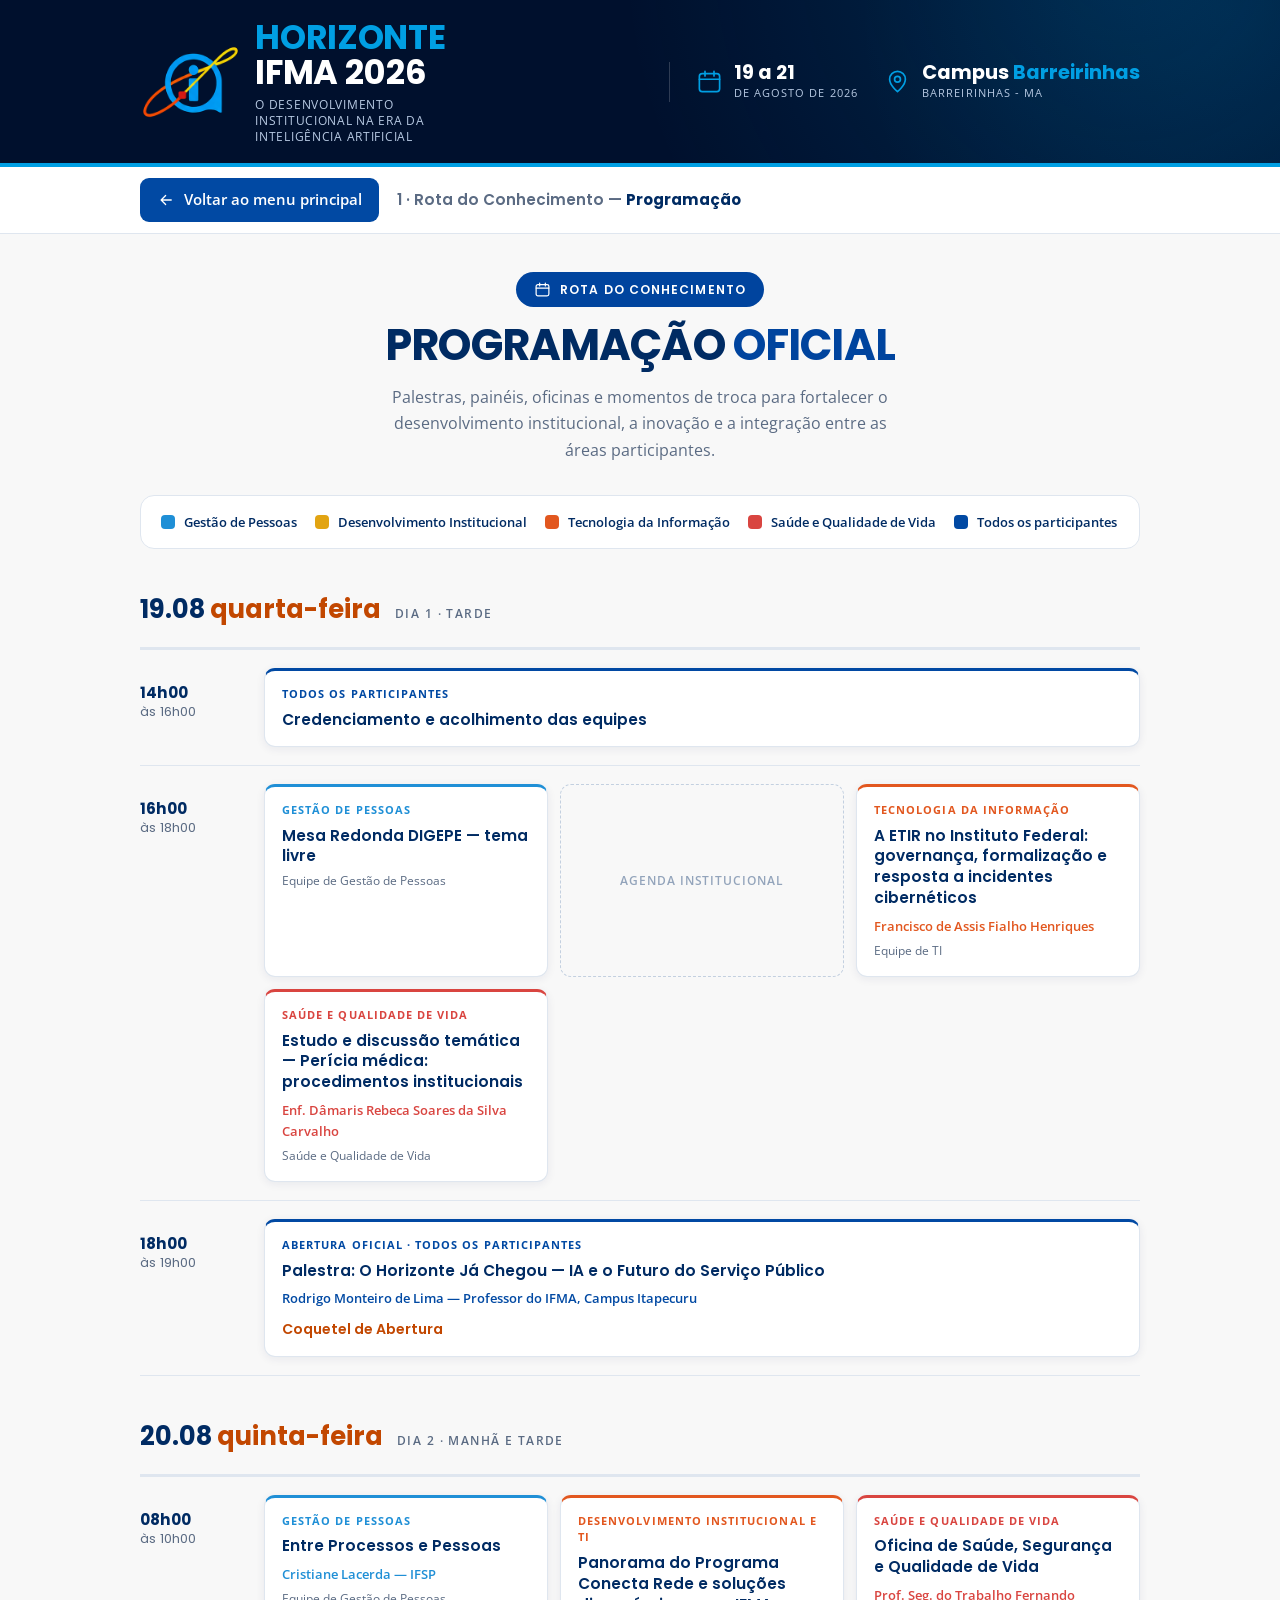
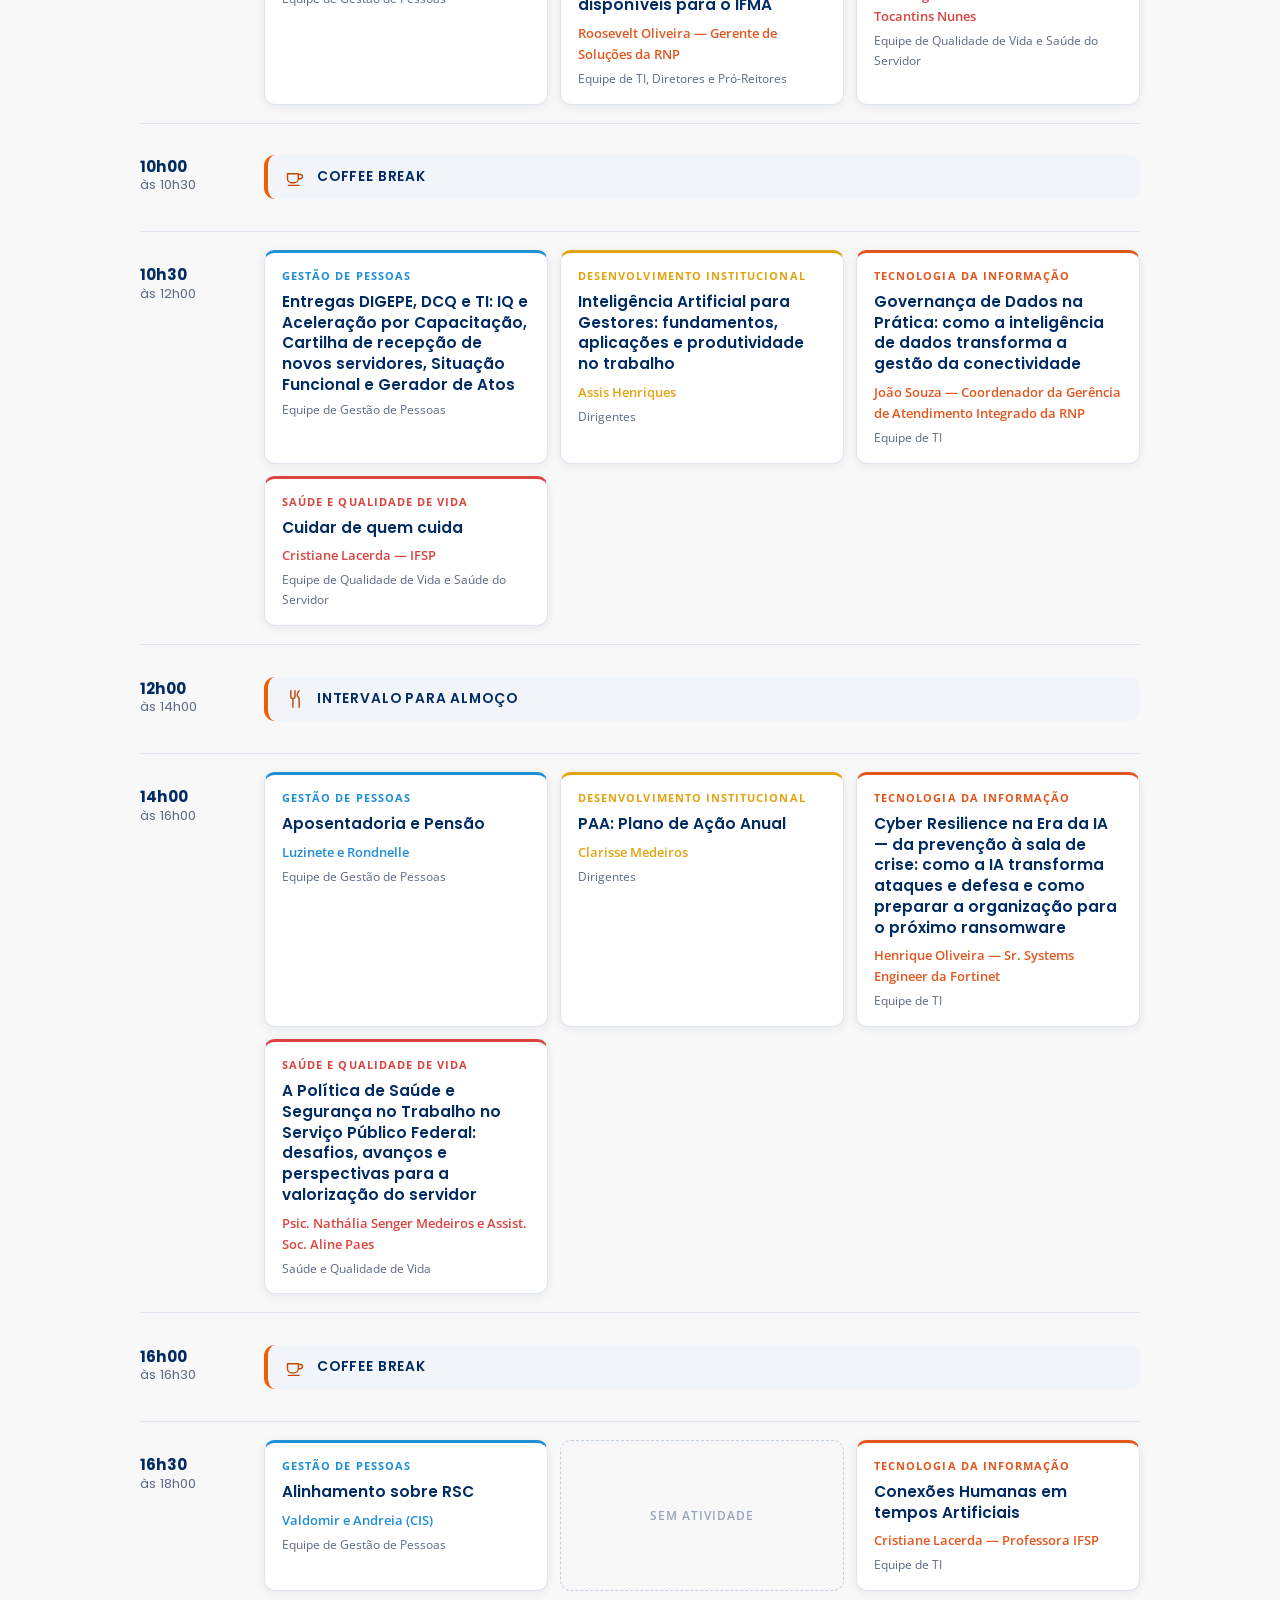
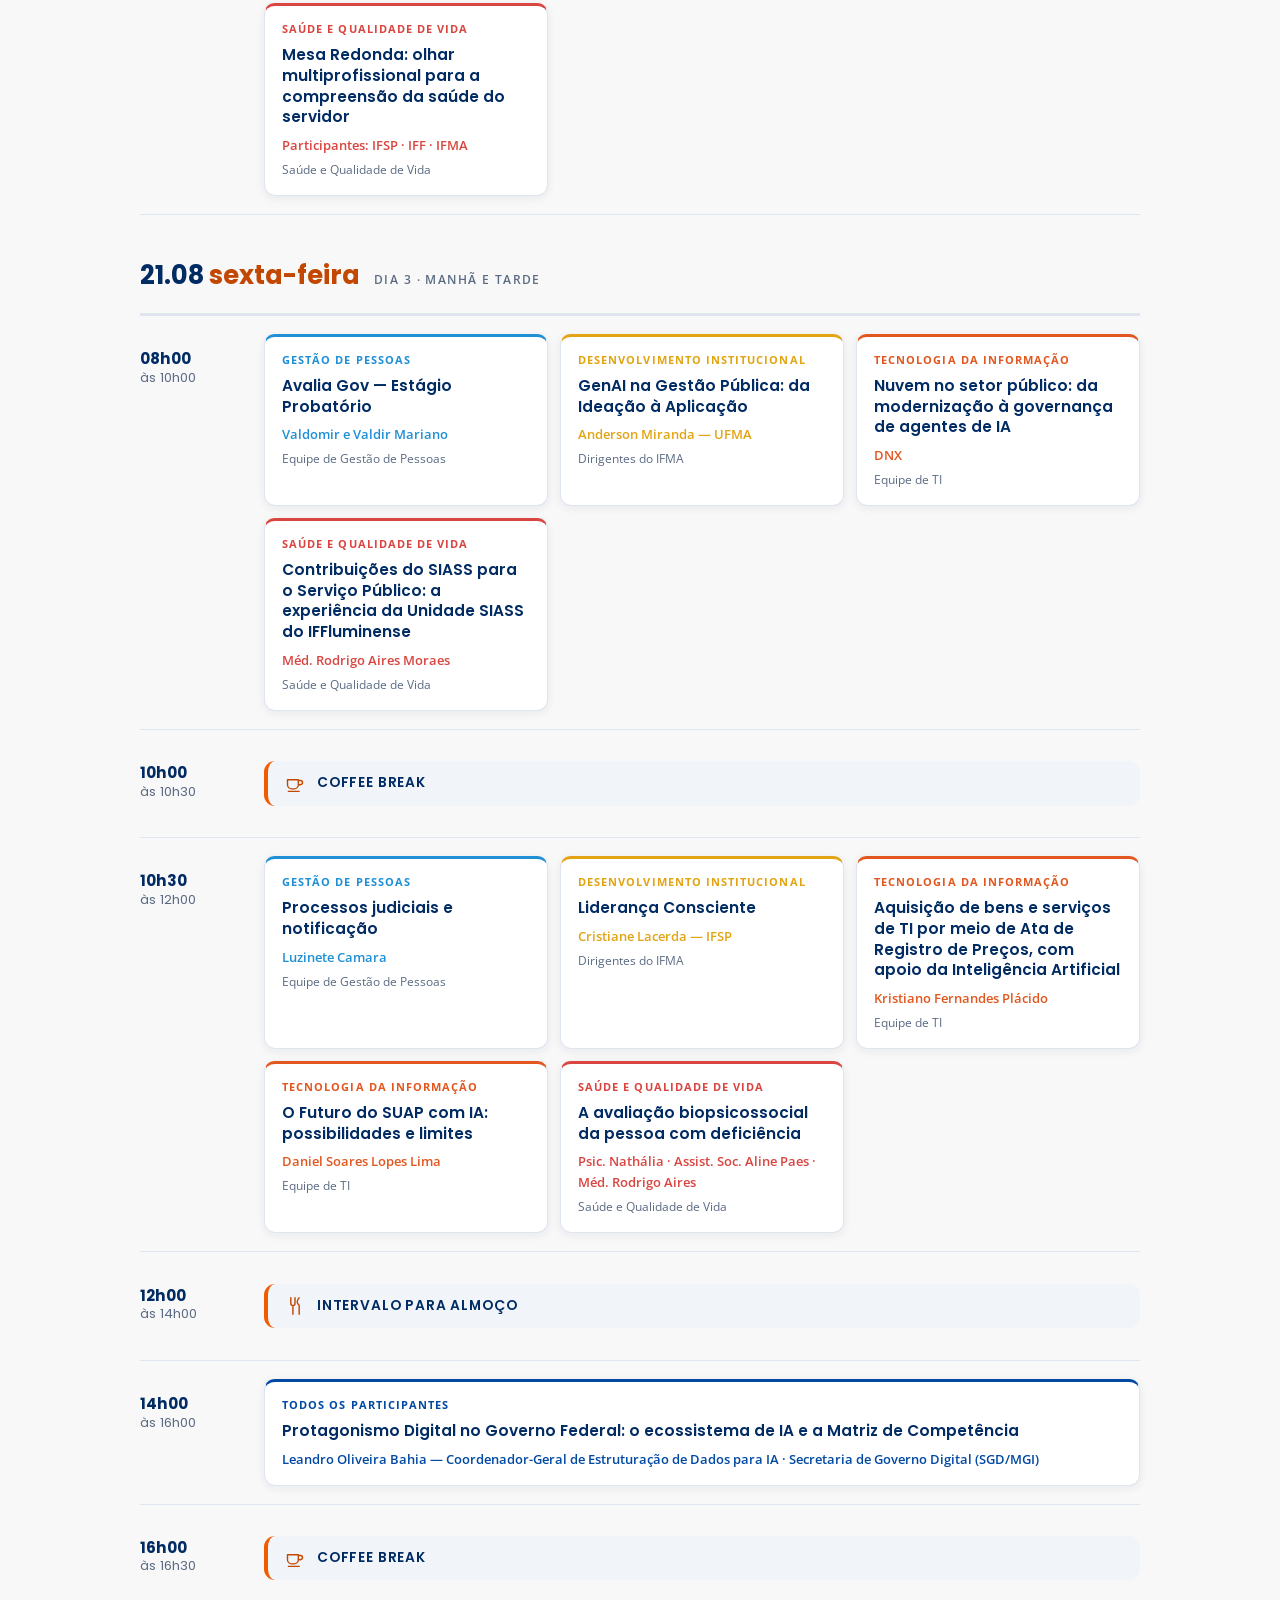
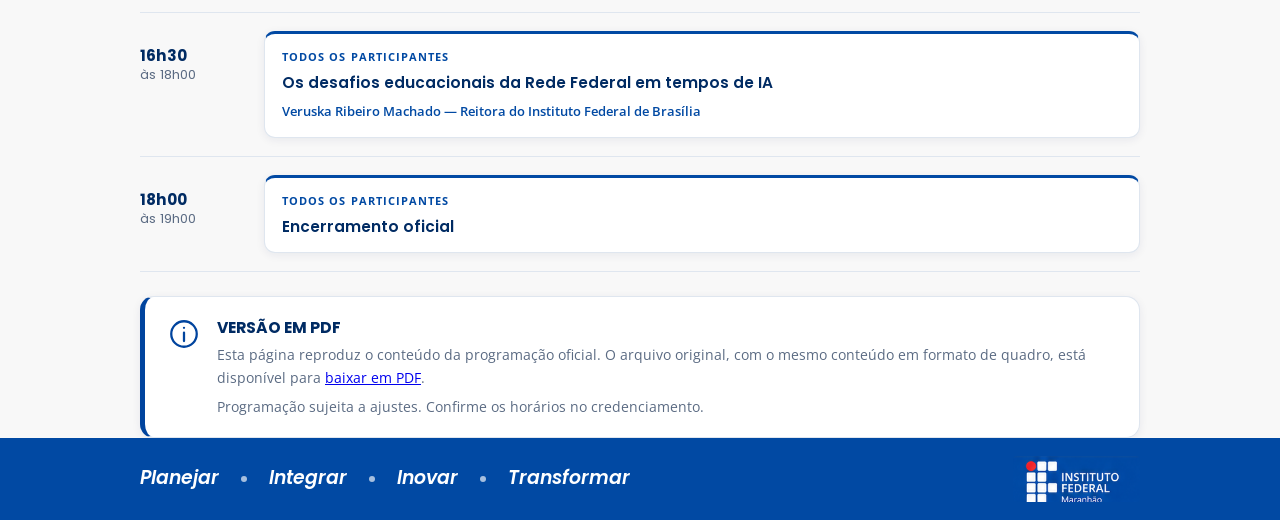
==== commit 526e6469: "Corrige o contraste do selo e das pilulas coloridas para atender WCAG AA" ====
--- a/1-programacao.html
+++ b/1-programacao.html
@@ -13,7 +13,7 @@
 <link rel="stylesheet" href="base.css">
 <link rel="stylesheet" href="paginas.css">
 </head>
-<body style="--cor-tema: var(--item-1);">
+<body style="--cor-tema: var(--item-1-forte);">
 
 <svg class="sprite" aria-hidden="true" focusable="false">
   <defs>
@@ -414,7 +414,7 @@
     </div>
   </section>
 
-  <section class="nota" style="--cor-nota: var(--item-1);">
+  <section class="nota" style="--cor-nota: var(--item-1-forte);">
     <svg class="icone" aria-hidden="true"><use href="#i-info"/></svg>
     <div>
       <h2>Versão em PDF</h2>
--- a/base.css
+++ b/base.css
@@ -14,6 +14,16 @@
   --item-2: #f25c00;
   --item-3: #479633;
   --item-4: #007ece;
+
+  /* Variantes escurecidas das cores da marca, para uso com texto.
+     As originais são vivas demais: sobre branco, ou com texto branco por cima,
+     não alcançam a razão de contraste 4,5:1 exigida pela WCAG AA em texto
+     pequeno. Contraste com branco: 9,0:1 / 5,0:1 / 6,5:1 / 6,1:1. */
+  --item-1-forte: #00449e;
+  --item-2-forte: #c24700;
+  --item-3-forte: #2f6b23;
+  --item-4-forte: #00679f;
+  --trilha-gp-forte: #17699e;
 
   --trilha-gp: #1f8fd6;
   --trilha-di: #e2a412;
--- a/paginas.css
+++ b/paginas.css
@@ -60,21 +60,25 @@
   padding-block: 38px 6px;
   text-align: center;
 }
-.intro__selo {
+/* O seletor precisa de duas classes para vencer `.intro p`, definida abaixo,
+   que sobrescrevia a cor do texto e derrubava o contraste do selo. */
+.intro .intro__selo {
   display: inline-flex;
   align-items: center;
   gap: 9px;
+  max-width: none;
   margin: 0 0 14px;
-  padding: 7px 16px;
+  padding: 8px 18px;
   background: var(--cor-tema, var(--azul-faixa));
   border-radius: 999px;
   color: #fff;
-  font-size: .74rem;
+  font-family: var(--fonte-titulo);
+  font-size: .76rem;
   font-weight: 600;
   letter-spacing: .09em;
   text-transform: uppercase;
 }
-.intro__selo .icone { width: 17px; height: 17px; }
+.intro .intro__selo .icone { width: 17px; height: 17px; color: #fff; }
 
 .intro h1 {
   margin: 0;
@@ -204,7 +208,7 @@
   font-size: clamp(1.2rem, 4vw, 1.6rem);
   color: var(--navy);
 }
-.dia__data span { color: var(--item-2); }
+.dia__data span { color: var(--item-2-forte); }
 .dia__turno {
   font-size: .74rem;
   font-weight: 600;
@@ -313,7 +317,7 @@
   font-family: var(--fonte-titulo);
   font-weight: 600;
   font-size: .88rem;
-  color: var(--item-2);
+  color: var(--item-2-forte);
 }
 
 /* Intervalos: faixa simples, sem cartão. */
@@ -332,7 +336,7 @@
   text-transform: uppercase;
   color: var(--navy);
 }
-.intervalo .icone { width: 20px; height: 20px; color: var(--item-2); }
+.intervalo .icone { width: 20px; height: 20px; color: var(--item-2-forte); }
 
 /* ==========================================================================
    Item 2 — Restaurantes
@@ -362,7 +366,7 @@
   place-items: center;
   width: 44px;
   height: 44px;
-  background: var(--item-2);
+  background: var(--item-2-forte);
   border-radius: 50%;
   font-family: var(--fonte-titulo);
   font-weight: 700;
@@ -382,7 +386,7 @@
   margin: 2px 0 9px;
   font-size: .84rem;
   font-weight: 600;
-  color: var(--item-2);
+  color: var(--item-2-forte);
 }
 .local__dados {
   grid-column: 2;
@@ -403,14 +407,14 @@
   width: 17px;
   height: 17px;
   margin-top: 3px;
-  color: var(--item-2);
+  color: var(--item-2-forte);
 }
 .local__dados a { color: var(--azul-faixa); font-weight: 600; text-decoration: none; }
 .local__dados a:hover { text-decoration: underline; }
 
 /* Cartão em destaque: o restaurante indicado. */
 .local--indicado {
-  border-color: var(--item-2);
+  border-color: var(--item-2-forte);
   background: #fffaf4;
   box-shadow: 0 4px 18px rgba(242, 92, 0, .18);
 }
@@ -419,7 +423,7 @@
   justify-self: start;
   margin-top: 10px;
   padding: 6px 13px;
-  background: var(--item-2);
+  background: var(--item-2-forte);
   border-radius: 999px;
   font-size: .68rem;
   font-weight: 700;
@@ -532,7 +536,7 @@
   padding: 11px;
   background: var(--cartao-alt);
   border-radius: 12px;
-  color: var(--item-4);
+  color: var(--item-4-forte);
   stroke-width: 1.6;
 }
 .atividade h2 {
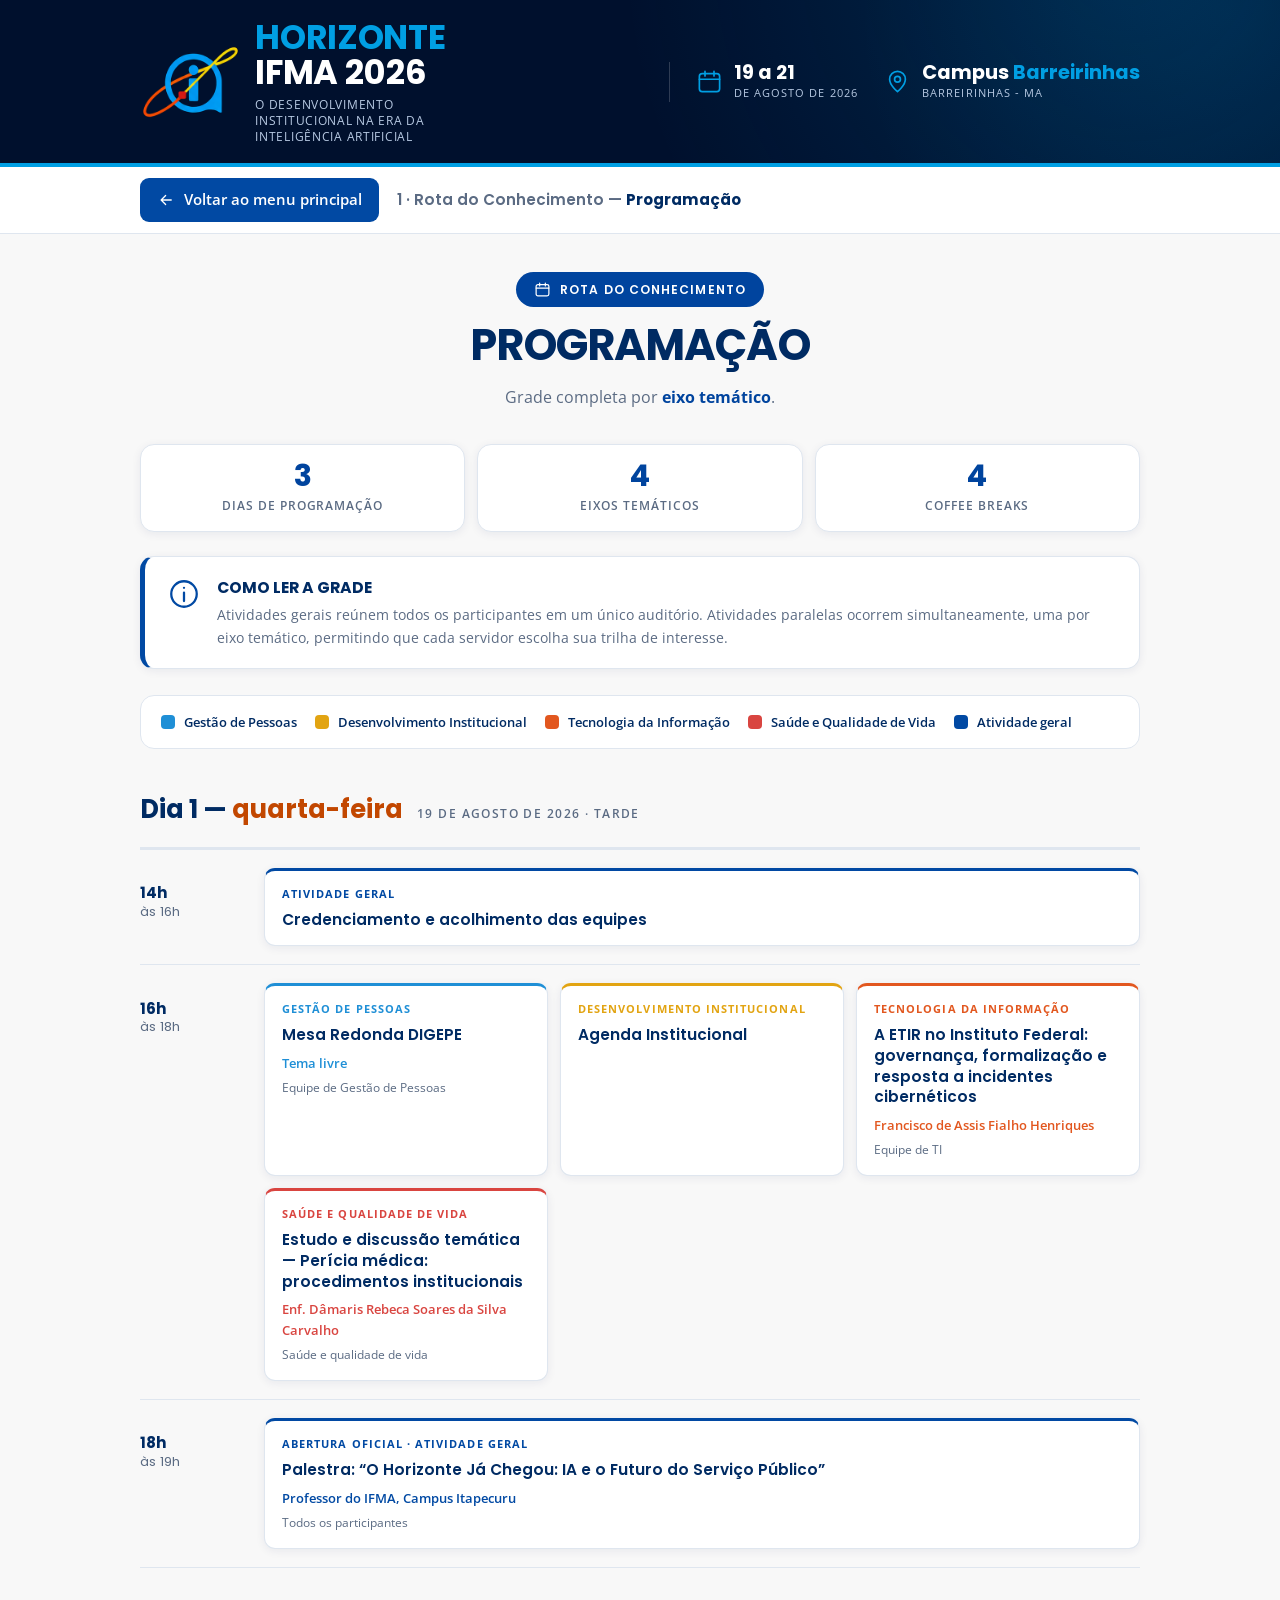
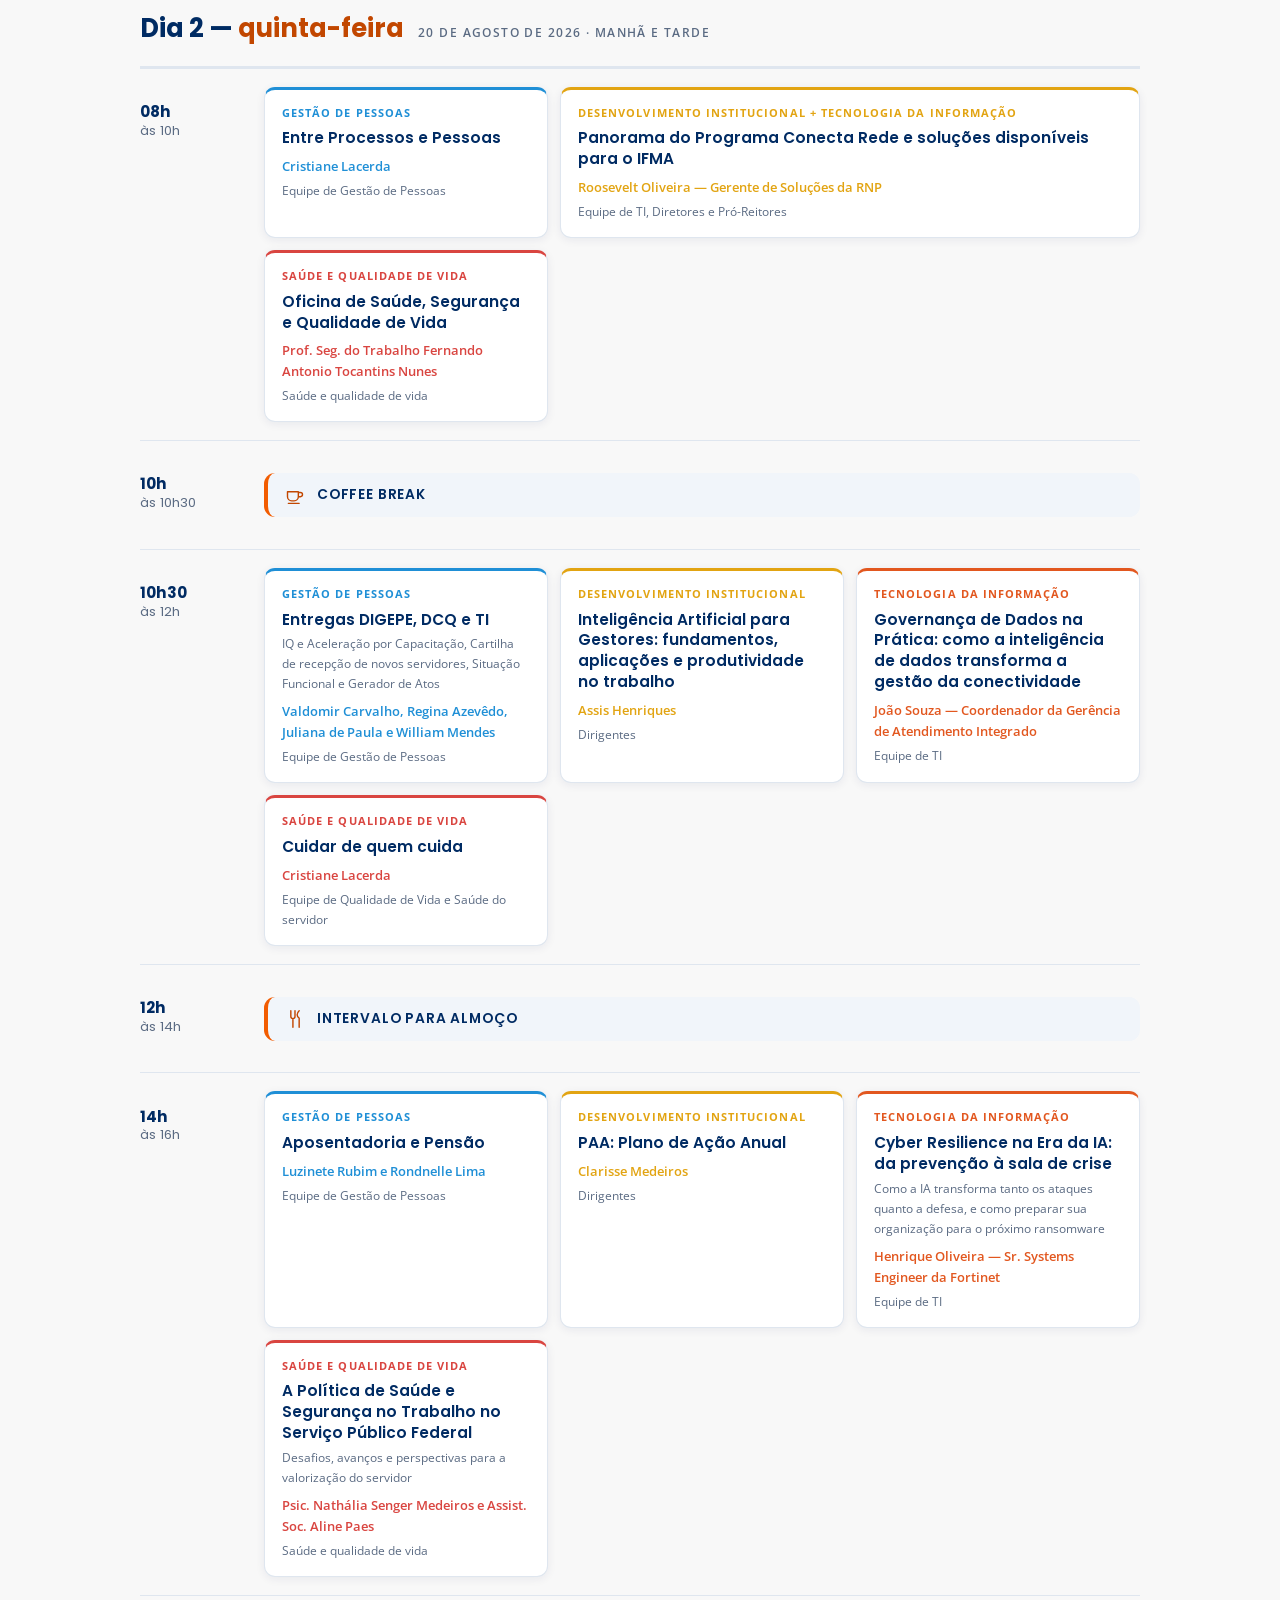
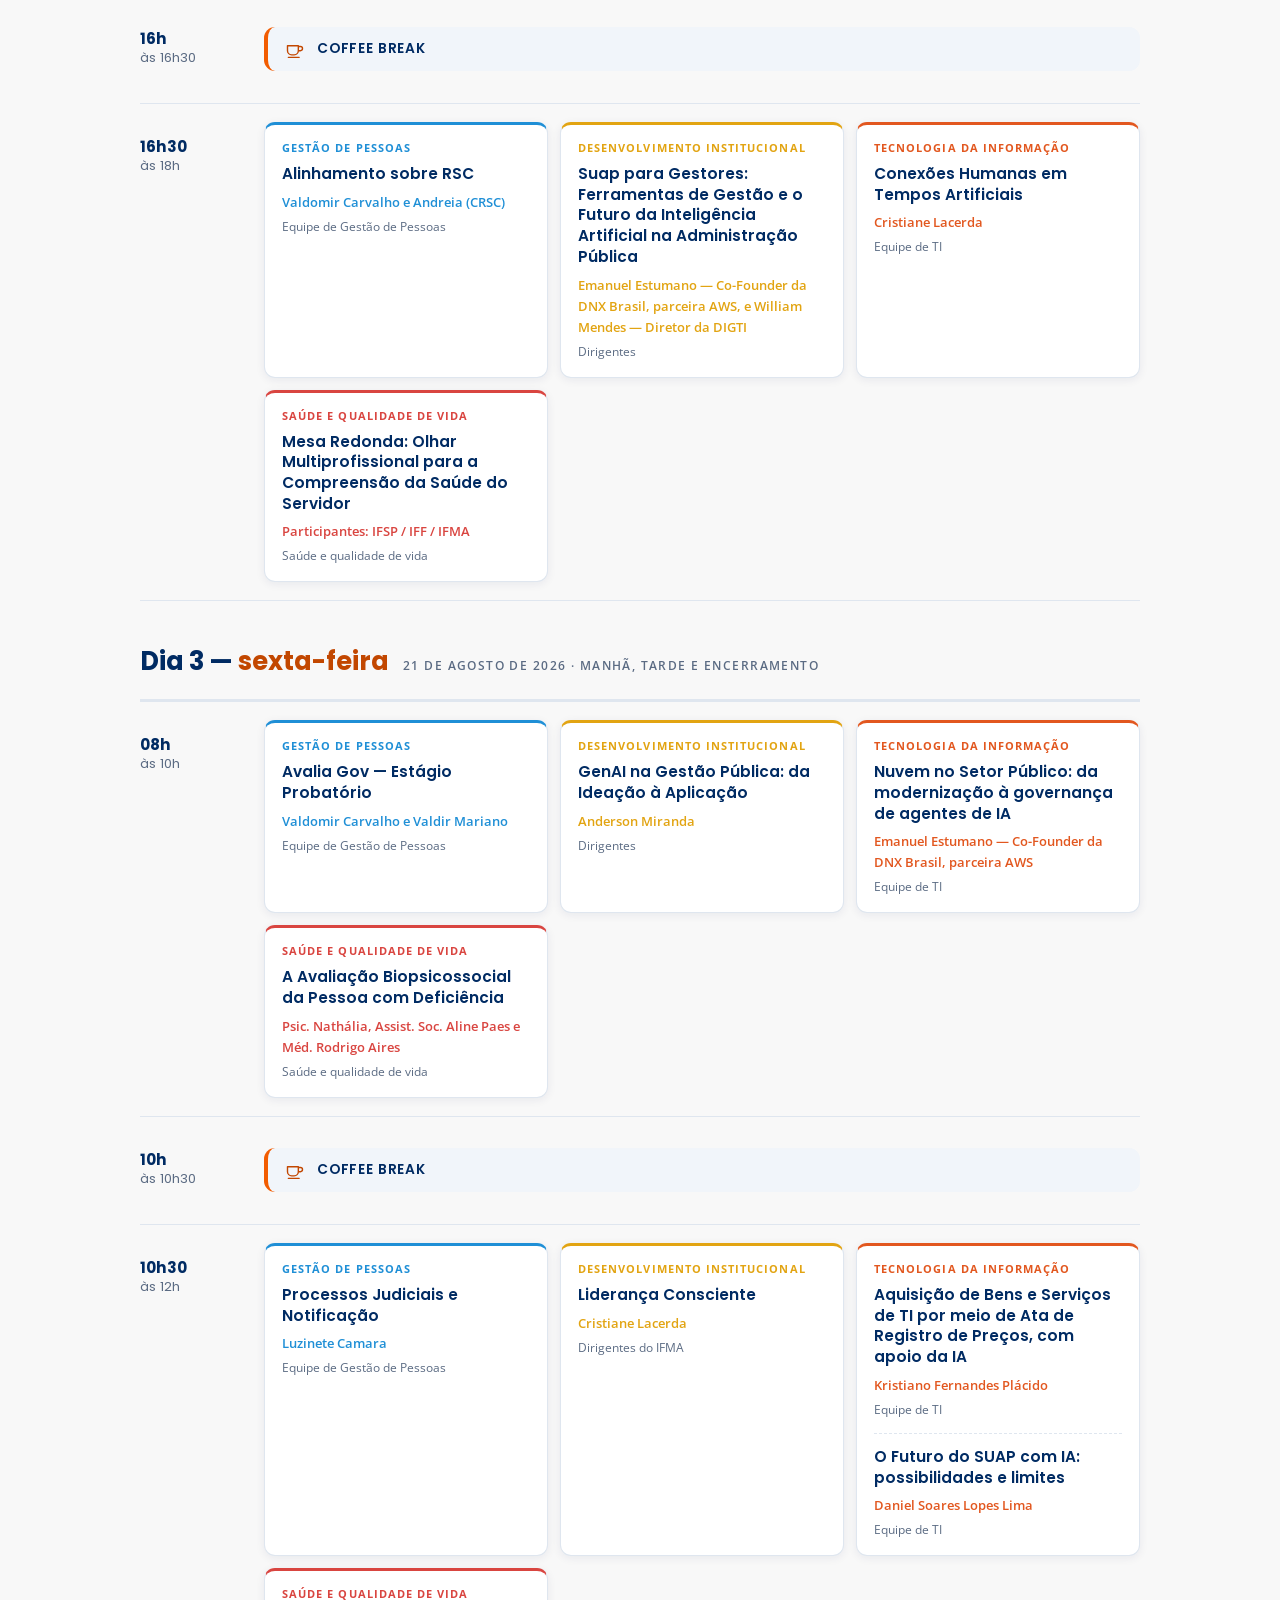
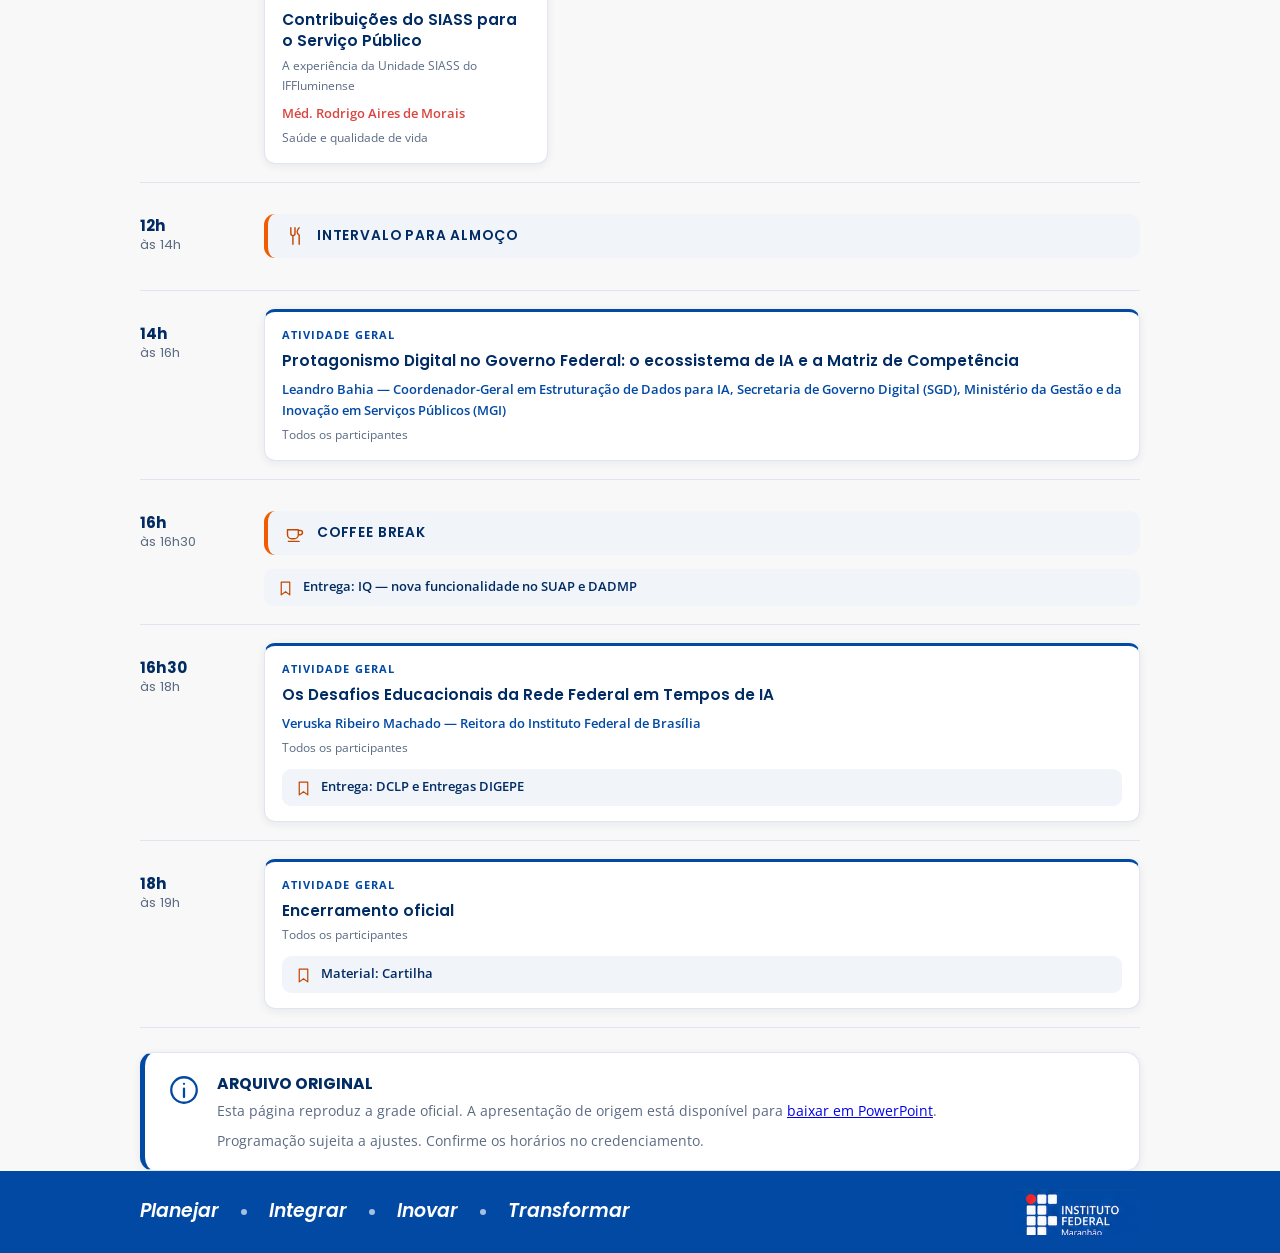
==== commit ca83bd1c: "Atualiza a programacao a partir do PPTX e inclui Suap para Gestores no eixo DI" ====
--- a/1-programacao.html
+++ b/1-programacao.html
@@ -3,8 +3,8 @@
 <head>
 <meta charset="UTF-8">
 <meta name="viewport" content="width=device-width, initial-scale=1">
-<title>Programação Oficial — Horizonte IFMA 2026</title>
-<meta name="description" content="Programação oficial do Horizonte IFMA 2026, de 19 a 21 de agosto de 2026 no Campus Barreirinhas, organizada por horário e trilha temática.">
+<title>Programação — Horizonte IFMA 2026</title>
+<meta name="description" content="Grade completa da programação do Horizonte IFMA 2026 por eixo temático, de 19 a 21 de agosto de 2026 no Campus Barreirinhas.">
 <meta name="theme-color" content="#00102d">
 
 <link rel="preconnect" href="https://fonts.googleapis.com">
@@ -22,6 +22,7 @@
     <symbol id="i-local" viewBox="0 0 24 24"><path d="M12 21s7-5.6 7-11a7 7 0 1 0-14 0c0 5.4 7 11 7 11z"/><circle cx="12" cy="10" r="2.6"/></symbol>
     <symbol id="i-cafe" viewBox="0 0 24 24"><path d="M3 8h13v6a5 5 0 0 1-5 5H8a5 5 0 0 1-5-5zM16 9h2.5a2.5 2.5 0 0 1 0 5H16M4 22h13"/></symbol>
     <symbol id="i-garfo" viewBox="0 0 24 24"><path d="M7 2v7a2.5 2.5 0 0 0 5 0V2M9.5 11.5V22M17 2c-1.6 1.4-2.4 3-2.4 5s.8 3.2 2.4 4v11"/></symbol>
+    <symbol id="i-entrega" viewBox="0 0 24 24"><path d="M6 3h12v18l-6-4.5L6 21z"/></symbol>
     <symbol id="i-info" viewBox="0 0 24 24"><circle cx="12" cy="12" r="9"/><path d="M12 11v6M12 7.6h.01"/></symbol>
   </defs>
 </svg>
@@ -71,48 +72,66 @@
       <svg class="icone" aria-hidden="true"><use href="#i-calendario"/></svg>
       Rota do Conhecimento
     </p>
-    <h1>Programação <span>Oficial</span></h1>
-    <p>
-      Palestras, painéis, oficinas e momentos de troca para fortalecer o desenvolvimento
-      institucional, a inovação e a integração entre as áreas participantes.
-    </p>
+    <h1>Programação</h1>
+    <p>Grade completa por <strong>eixo temático</strong>.</p>
   </div>
 
+  <ul class="numeros">
+    <li><b>3</b><span>Dias de programação</span></li>
+    <li><b>4</b><span>Eixos temáticos</span></li>
+    <li><b>4</b><span>Coffee breaks</span></li>
+  </ul>
+
+  <section class="nota">
+    <svg class="icone" aria-hidden="true"><use href="#i-info"/></svg>
+    <div>
+      <h2>Como ler a grade</h2>
+      <p>
+        Atividades gerais reúnem todos os participantes em um único auditório.
+        Atividades paralelas ocorrem simultaneamente, uma por eixo temático,
+        permitindo que cada servidor escolha sua trilha de interesse.
+      </p>
+    </div>
+  </section>
+
+  <h2 class="sr-only">Eixos temáticos</h2>
   <ul class="trilhas">
     <li class="gp"><span></span>Gestão de Pessoas</li>
     <li class="di"><span></span>Desenvolvimento Institucional</li>
     <li class="ti"><span></span>Tecnologia da Informação</li>
     <li class="sq"><span></span>Saúde e Qualidade de Vida</li>
-    <li class="geral"><span></span>Todos os participantes</li>
+    <li class="geral"><span></span>Atividade geral</li>
   </ul>
 
   <!-- ===================== DIA 1 ===================== -->
   <section class="dia">
     <div class="dia__cabeca">
-      <h2 class="dia__data">19.08 <span>quarta-feira</span></h2>
-      <p class="dia__turno">Dia 1 &middot; Tarde</p>
-    </div>
-
-    <div class="faixa-horario">
-      <p class="hora">14h00 <span>às 16h00</span></p>
+      <h2 class="dia__data">Dia 1 &mdash; <span>quarta-feira</span></h2>
+      <p class="dia__turno">19 de agosto de 2026 &middot; Tarde</p>
+    </div>
+
+    <div class="faixa-horario">
+      <p class="hora">14h <span>às 16h</span></p>
       <ul class="sessoes sessoes--unica">
         <li class="sessao geral">
-          <span class="sessao__trilha">Todos os participantes</span>
+          <span class="sessao__trilha">Atividade geral</span>
           <h3 class="sessao__titulo">Credenciamento e acolhimento das equipes</h3>
         </li>
       </ul>
     </div>
 
     <div class="faixa-horario">
-      <p class="hora">16h00 <span>às 18h00</span></p>
-      <ul class="sessoes">
-        <li class="sessao gp">
-          <span class="sessao__trilha">Gestão de Pessoas</span>
-          <h3 class="sessao__titulo">Mesa Redonda DIGEPE &mdash; tema livre</h3>
-          <p class="sessao__publico">Equipe de Gestão de Pessoas</p>
-        </li>
-        <li class="sessao sessao--vazia di">
-          <p>Agenda institucional</p>
+      <p class="hora">16h <span>às 18h</span></p>
+      <ul class="sessoes">
+        <li class="sessao gp">
+          <span class="sessao__trilha">Gestão de Pessoas</span>
+          <h3 class="sessao__titulo">Mesa Redonda DIGEPE</h3>
+          <p class="sessao__quem">Tema livre</p>
+          <p class="sessao__publico">Equipe de Gestão de Pessoas</p>
+        </li>
+        <li class="sessao di">
+          <span class="sessao__trilha">Desenvolvimento Institucional</span>
+          <h3 class="sessao__titulo">Agenda Institucional</h3>
         </li>
         <li class="sessao ti">
           <span class="sessao__trilha">Tecnologia da Informação</span>
@@ -124,19 +143,19 @@
           <span class="sessao__trilha">Saúde e Qualidade de Vida</span>
           <h3 class="sessao__titulo">Estudo e discussão temática &mdash; Perícia médica: procedimentos institucionais</h3>
           <p class="sessao__quem">Enf. Dâmaris Rebeca Soares da Silva Carvalho</p>
-          <p class="sessao__publico">Saúde e Qualidade de Vida</p>
-        </li>
-      </ul>
-    </div>
-
-    <div class="faixa-horario">
-      <p class="hora">18h00 <span>às 19h00</span></p>
+          <p class="sessao__publico">Saúde e qualidade de vida</p>
+        </li>
+      </ul>
+    </div>
+
+    <div class="faixa-horario">
+      <p class="hora">18h <span>às 19h</span></p>
       <ul class="sessoes sessoes--unica">
         <li class="sessao geral">
-          <span class="sessao__trilha">Abertura oficial &middot; Todos os participantes</span>
-          <h3 class="sessao__titulo">Palestra: O Horizonte Já Chegou &mdash; IA e o Futuro do Serviço Público</h3>
-          <p class="sessao__quem">Rodrigo Monteiro de Lima &mdash; Professor do IFMA, Campus Itapecuru</p>
-          <p class="sessao__extra">Coquetel de Abertura</p>
+          <span class="sessao__trilha">Abertura oficial &middot; Atividade geral</span>
+          <h3 class="sessao__titulo">Palestra: &ldquo;O Horizonte Já Chegou: IA e o Futuro do Serviço Público&rdquo;</h3>
+          <p class="sessao__quem">Professor do IFMA, Campus Itapecuru</p>
+          <p class="sessao__publico">Todos os participantes</p>
         </li>
       </ul>
     </div>
@@ -145,21 +164,21 @@
   <!-- ===================== DIA 2 ===================== -->
   <section class="dia">
     <div class="dia__cabeca">
-      <h2 class="dia__data">20.08 <span>quinta-feira</span></h2>
-      <p class="dia__turno">Dia 2 &middot; Manhã e tarde</p>
-    </div>
-
-    <div class="faixa-horario">
-      <p class="hora">08h00 <span>às 10h00</span></p>
+      <h2 class="dia__data">Dia 2 &mdash; <span>quinta-feira</span></h2>
+      <p class="dia__turno">20 de agosto de 2026 &middot; Manhã e tarde</p>
+    </div>
+
+    <div class="faixa-horario">
+      <p class="hora">08h <span>às 10h</span></p>
       <ul class="sessoes">
         <li class="sessao gp">
           <span class="sessao__trilha">Gestão de Pessoas</span>
           <h3 class="sessao__titulo">Entre Processos e Pessoas</h3>
-          <p class="sessao__quem">Cristiane Lacerda &mdash; IFSP</p>
-          <p class="sessao__publico">Equipe de Gestão de Pessoas</p>
-        </li>
-        <li class="sessao ti">
-          <span class="sessao__trilha">Desenvolvimento Institucional e TI</span>
+          <p class="sessao__quem">Cristiane Lacerda</p>
+          <p class="sessao__publico">Equipe de Gestão de Pessoas</p>
+        </li>
+        <li class="sessao sessao--dupla di">
+          <span class="sessao__trilha">Desenvolvimento Institucional + Tecnologia da Informação</span>
           <h3 class="sessao__titulo">Panorama do Programa Conecta Rede e soluções disponíveis para o IFMA</h3>
           <p class="sessao__quem">Roosevelt Oliveira &mdash; Gerente de Soluções da RNP</p>
           <p class="sessao__publico">Equipe de TI, Diretores e Pró-Reitores</p>
@@ -167,14 +186,14 @@
         <li class="sessao sq">
           <span class="sessao__trilha">Saúde e Qualidade de Vida</span>
           <h3 class="sessao__titulo">Oficina de Saúde, Segurança e Qualidade de Vida</h3>
-          <p class="sessao__quem">Prof. Seg. do Trabalho Fernando Tocantins Nunes</p>
-          <p class="sessao__publico">Equipe de Qualidade de Vida e Saúde do Servidor</p>
-        </li>
-      </ul>
-    </div>
-
-    <div class="faixa-horario">
-      <p class="hora">10h00 <span>às 10h30</span></p>
+          <p class="sessao__quem">Prof. Seg. do Trabalho Fernando Antonio Tocantins Nunes</p>
+          <p class="sessao__publico">Saúde e qualidade de vida</p>
+        </li>
+      </ul>
+    </div>
+
+    <div class="faixa-horario">
+      <p class="hora">10h <span>às 10h30</span></p>
       <p class="intervalo">
         <svg class="icone" aria-hidden="true"><use href="#i-cafe"/></svg>
         Coffee break
@@ -182,11 +201,16 @@
     </div>
 
     <div class="faixa-horario">
-      <p class="hora">10h30 <span>às 12h00</span></p>
-      <ul class="sessoes">
-        <li class="sessao gp">
-          <span class="sessao__trilha">Gestão de Pessoas</span>
-          <h3 class="sessao__titulo">Entregas DIGEPE, DCQ e TI: IQ e Aceleração por Capacitação, Cartilha de recepção de novos servidores, Situação Funcional e Gerador de Atos</h3>
+      <p class="hora">10h30 <span>às 12h</span></p>
+      <ul class="sessoes">
+        <li class="sessao gp">
+          <span class="sessao__trilha">Gestão de Pessoas</span>
+          <h3 class="sessao__titulo">Entregas DIGEPE, DCQ e TI</h3>
+          <p class="sessao__publico">
+            IQ e Aceleração por Capacitação, Cartilha de recepção de novos servidores,
+            Situação Funcional e Gerador de Atos
+          </p>
+          <p class="sessao__quem">Valdomir Carvalho, Regina Azevêdo, Juliana de Paula e William Mendes</p>
           <p class="sessao__publico">Equipe de Gestão de Pessoas</p>
         </li>
         <li class="sessao di">
@@ -198,20 +222,20 @@
         <li class="sessao ti">
           <span class="sessao__trilha">Tecnologia da Informação</span>
           <h3 class="sessao__titulo">Governança de Dados na Prática: como a inteligência de dados transforma a gestão da conectividade</h3>
-          <p class="sessao__quem">João Souza &mdash; Coordenador da Gerência de Atendimento Integrado da RNP</p>
+          <p class="sessao__quem">João Souza &mdash; Coordenador da Gerência de Atendimento Integrado</p>
           <p class="sessao__publico">Equipe de TI</p>
         </li>
         <li class="sessao sq">
           <span class="sessao__trilha">Saúde e Qualidade de Vida</span>
           <h3 class="sessao__titulo">Cuidar de quem cuida</h3>
-          <p class="sessao__quem">Cristiane Lacerda &mdash; IFSP</p>
-          <p class="sessao__publico">Equipe de Qualidade de Vida e Saúde do Servidor</p>
-        </li>
-      </ul>
-    </div>
-
-    <div class="faixa-horario">
-      <p class="hora">12h00 <span>às 14h00</span></p>
+          <p class="sessao__quem">Cristiane Lacerda</p>
+          <p class="sessao__publico">Equipe de Qualidade de Vida e Saúde do servidor</p>
+        </li>
+      </ul>
+    </div>
+
+    <div class="faixa-horario">
+      <p class="hora">12h <span>às 14h</span></p>
       <p class="intervalo">
         <svg class="icone" aria-hidden="true"><use href="#i-garfo"/></svg>
         Intervalo para almoço
@@ -219,12 +243,12 @@
     </div>
 
     <div class="faixa-horario">
-      <p class="hora">14h00 <span>às 16h00</span></p>
+      <p class="hora">14h <span>às 16h</span></p>
       <ul class="sessoes">
         <li class="sessao gp">
           <span class="sessao__trilha">Gestão de Pessoas</span>
           <h3 class="sessao__titulo">Aposentadoria e Pensão</h3>
-          <p class="sessao__quem">Luzinete e Rondnelle</p>
+          <p class="sessao__quem">Luzinete Rubim e Rondnelle Lima</p>
           <p class="sessao__publico">Equipe de Gestão de Pessoas</p>
         </li>
         <li class="sessao di">
@@ -235,21 +259,26 @@
         </li>
         <li class="sessao ti">
           <span class="sessao__trilha">Tecnologia da Informação</span>
-          <h3 class="sessao__titulo">Cyber Resilience na Era da IA &mdash; da prevenção à sala de crise: como a IA transforma ataques e defesa e como preparar a organização para o próximo ransomware</h3>
+          <h3 class="sessao__titulo">Cyber Resilience na Era da IA: da prevenção à sala de crise</h3>
+          <p class="sessao__publico">
+            Como a IA transforma tanto os ataques quanto a defesa, e como preparar
+            sua organização para o próximo ransomware
+          </p>
           <p class="sessao__quem">Henrique Oliveira &mdash; Sr. Systems Engineer da Fortinet</p>
           <p class="sessao__publico">Equipe de TI</p>
         </li>
         <li class="sessao sq">
           <span class="sessao__trilha">Saúde e Qualidade de Vida</span>
-          <h3 class="sessao__titulo">A Política de Saúde e Segurança no Trabalho no Serviço Público Federal: desafios, avanços e perspectivas para a valorização do servidor</h3>
+          <h3 class="sessao__titulo">A Política de Saúde e Segurança no Trabalho no Serviço Público Federal</h3>
+          <p class="sessao__publico">Desafios, avanços e perspectivas para a valorização do servidor</p>
           <p class="sessao__quem">Psic. Nathália Senger Medeiros e Assist. Soc. Aline Paes</p>
-          <p class="sessao__publico">Saúde e Qualidade de Vida</p>
-        </li>
-      </ul>
-    </div>
-
-    <div class="faixa-horario">
-      <p class="hora">16h00 <span>às 16h30</span></p>
+          <p class="sessao__publico">Saúde e qualidade de vida</p>
+        </li>
+      </ul>
+    </div>
+
+    <div class="faixa-horario">
+      <p class="hora">16h <span>às 16h30</span></p>
       <p class="intervalo">
         <svg class="icone" aria-hidden="true"><use href="#i-cafe"/></svg>
         Coffee break
@@ -257,28 +286,34 @@
     </div>
 
     <div class="faixa-horario">
-      <p class="hora">16h30 <span>às 18h00</span></p>
+      <p class="hora">16h30 <span>às 18h</span></p>
       <ul class="sessoes">
         <li class="sessao gp">
           <span class="sessao__trilha">Gestão de Pessoas</span>
           <h3 class="sessao__titulo">Alinhamento sobre RSC</h3>
-          <p class="sessao__quem">Valdomir e Andreia (CIS)</p>
-          <p class="sessao__publico">Equipe de Gestão de Pessoas</p>
-        </li>
-        <li class="sessao sessao--vazia di">
-          <p>Sem atividade</p>
-        </li>
-        <li class="sessao ti">
-          <span class="sessao__trilha">Tecnologia da Informação</span>
-          <h3 class="sessao__titulo">Conexões Humanas em tempos Artificiais</h3>
-          <p class="sessao__quem">Cristiane Lacerda &mdash; Professora IFSP</p>
-          <p class="sessao__publico">Equipe de TI</p>
-        </li>
-        <li class="sessao sq">
-          <span class="sessao__trilha">Saúde e Qualidade de Vida</span>
-          <h3 class="sessao__titulo">Mesa Redonda: olhar multiprofissional para a compreensão da saúde do servidor</h3>
-          <p class="sessao__quem">Participantes: IFSP &middot; IFF &middot; IFMA</p>
-          <p class="sessao__publico">Saúde e Qualidade de Vida</p>
+          <p class="sessao__quem">Valdomir Carvalho e Andreia (CRSC)</p>
+          <p class="sessao__publico">Equipe de Gestão de Pessoas</p>
+        </li>
+        <li class="sessao di">
+          <span class="sessao__trilha">Desenvolvimento Institucional</span>
+          <h3 class="sessao__titulo">Suap para Gestores: Ferramentas de Gestão e o Futuro da Inteligência Artificial na Administração Pública</h3>
+          <p class="sessao__quem">
+            Emanuel Estumano &mdash; Co-Founder da DNX Brasil, parceira AWS,
+            e William Mendes &mdash; Diretor da DIGTI
+          </p>
+          <p class="sessao__publico">Dirigentes</p>
+        </li>
+        <li class="sessao ti">
+          <span class="sessao__trilha">Tecnologia da Informação</span>
+          <h3 class="sessao__titulo">Conexões Humanas em Tempos Artificiais</h3>
+          <p class="sessao__quem">Cristiane Lacerda</p>
+          <p class="sessao__publico">Equipe de TI</p>
+        </li>
+        <li class="sessao sq">
+          <span class="sessao__trilha">Saúde e Qualidade de Vida</span>
+          <h3 class="sessao__titulo">Mesa Redonda: Olhar Multiprofissional para a Compreensão da Saúde do Servidor</h3>
+          <p class="sessao__quem">Participantes: IFSP / IFF / IFMA</p>
+          <p class="sessao__publico">Saúde e qualidade de vida</p>
         </li>
       </ul>
     </div>
@@ -287,42 +322,42 @@
   <!-- ===================== DIA 3 ===================== -->
   <section class="dia">
     <div class="dia__cabeca">
-      <h2 class="dia__data">21.08 <span>sexta-feira</span></h2>
-      <p class="dia__turno">Dia 3 &middot; Manhã e tarde</p>
-    </div>
-
-    <div class="faixa-horario">
-      <p class="hora">08h00 <span>às 10h00</span></p>
+      <h2 class="dia__data">Dia 3 &mdash; <span>sexta-feira</span></h2>
+      <p class="dia__turno">21 de agosto de 2026 &middot; Manhã, tarde e encerramento</p>
+    </div>
+
+    <div class="faixa-horario">
+      <p class="hora">08h <span>às 10h</span></p>
       <ul class="sessoes">
         <li class="sessao gp">
           <span class="sessao__trilha">Gestão de Pessoas</span>
           <h3 class="sessao__titulo">Avalia Gov &mdash; Estágio Probatório</h3>
-          <p class="sessao__quem">Valdomir e Valdir Mariano</p>
+          <p class="sessao__quem">Valdomir Carvalho e Valdir Mariano</p>
           <p class="sessao__publico">Equipe de Gestão de Pessoas</p>
         </li>
         <li class="sessao di">
           <span class="sessao__trilha">Desenvolvimento Institucional</span>
           <h3 class="sessao__titulo">GenAI na Gestão Pública: da Ideação à Aplicação</h3>
-          <p class="sessao__quem">Anderson Miranda &mdash; UFMA</p>
-          <p class="sessao__publico">Dirigentes do IFMA</p>
-        </li>
-        <li class="sessao ti">
-          <span class="sessao__trilha">Tecnologia da Informação</span>
-          <h3 class="sessao__titulo">Nuvem no setor público: da modernização à governança de agentes de IA</h3>
-          <p class="sessao__quem">DNX</p>
-          <p class="sessao__publico">Equipe de TI</p>
-        </li>
-        <li class="sessao sq">
-          <span class="sessao__trilha">Saúde e Qualidade de Vida</span>
-          <h3 class="sessao__titulo">Contribuições do SIASS para o Serviço Público: a experiência da Unidade SIASS do IFFluminense</h3>
-          <p class="sessao__quem">Méd. Rodrigo Aires Moraes</p>
-          <p class="sessao__publico">Saúde e Qualidade de Vida</p>
-        </li>
-      </ul>
-    </div>
-
-    <div class="faixa-horario">
-      <p class="hora">10h00 <span>às 10h30</span></p>
+          <p class="sessao__quem">Anderson Miranda</p>
+          <p class="sessao__publico">Dirigentes</p>
+        </li>
+        <li class="sessao ti">
+          <span class="sessao__trilha">Tecnologia da Informação</span>
+          <h3 class="sessao__titulo">Nuvem no Setor Público: da modernização à governança de agentes de IA</h3>
+          <p class="sessao__quem">Emanuel Estumano &mdash; Co-Founder da DNX Brasil, parceira AWS</p>
+          <p class="sessao__publico">Equipe de TI</p>
+        </li>
+        <li class="sessao sq">
+          <span class="sessao__trilha">Saúde e Qualidade de Vida</span>
+          <h3 class="sessao__titulo">A Avaliação Biopsicossocial da Pessoa com Deficiência</h3>
+          <p class="sessao__quem">Psic. Nathália, Assist. Soc. Aline Paes e Méd. Rodrigo Aires</p>
+          <p class="sessao__publico">Saúde e qualidade de vida</p>
+        </li>
+      </ul>
+    </div>
+
+    <div class="faixa-horario">
+      <p class="hora">10h <span>às 10h30</span></p>
       <p class="intervalo">
         <svg class="icone" aria-hidden="true"><use href="#i-cafe"/></svg>
         Coffee break
@@ -330,43 +365,42 @@
     </div>
 
     <div class="faixa-horario">
-      <p class="hora">10h30 <span>às 12h00</span></p>
-      <ul class="sessoes">
-        <li class="sessao gp">
-          <span class="sessao__trilha">Gestão de Pessoas</span>
-          <h3 class="sessao__titulo">Processos judiciais e notificação</h3>
+      <p class="hora">10h30 <span>às 12h</span></p>
+      <ul class="sessoes">
+        <li class="sessao gp">
+          <span class="sessao__trilha">Gestão de Pessoas</span>
+          <h3 class="sessao__titulo">Processos Judiciais e Notificação</h3>
           <p class="sessao__quem">Luzinete Camara</p>
           <p class="sessao__publico">Equipe de Gestão de Pessoas</p>
         </li>
         <li class="sessao di">
           <span class="sessao__trilha">Desenvolvimento Institucional</span>
           <h3 class="sessao__titulo">Liderança Consciente</h3>
-          <p class="sessao__quem">Cristiane Lacerda &mdash; IFSP</p>
+          <p class="sessao__quem">Cristiane Lacerda</p>
           <p class="sessao__publico">Dirigentes do IFMA</p>
         </li>
         <li class="sessao ti">
           <span class="sessao__trilha">Tecnologia da Informação</span>
-          <h3 class="sessao__titulo">Aquisição de bens e serviços de TI por meio de Ata de Registro de Preços, com apoio da Inteligência Artificial</h3>
+          <h3 class="sessao__titulo">Aquisição de Bens e Serviços de TI por meio de Ata de Registro de Preços, com apoio da IA</h3>
           <p class="sessao__quem">Kristiano Fernandes Plácido</p>
           <p class="sessao__publico">Equipe de TI</p>
-        </li>
-        <li class="sessao ti">
-          <span class="sessao__trilha">Tecnologia da Informação</span>
+          <hr class="sessao__divisor">
           <h3 class="sessao__titulo">O Futuro do SUAP com IA: possibilidades e limites</h3>
           <p class="sessao__quem">Daniel Soares Lopes Lima</p>
           <p class="sessao__publico">Equipe de TI</p>
         </li>
         <li class="sessao sq">
           <span class="sessao__trilha">Saúde e Qualidade de Vida</span>
-          <h3 class="sessao__titulo">A avaliação biopsicossocial da pessoa com deficiência</h3>
-          <p class="sessao__quem">Psic. Nathália &middot; Assist. Soc. Aline Paes &middot; Méd. Rodrigo Aires</p>
-          <p class="sessao__publico">Saúde e Qualidade de Vida</p>
-        </li>
-      </ul>
-    </div>
-
-    <div class="faixa-horario">
-      <p class="hora">12h00 <span>às 14h00</span></p>
+          <h3 class="sessao__titulo">Contribuições do SIASS para o Serviço Público</h3>
+          <p class="sessao__publico">A experiência da Unidade SIASS do IFFluminense</p>
+          <p class="sessao__quem">Méd. Rodrigo Aires de Morais</p>
+          <p class="sessao__publico">Saúde e qualidade de vida</p>
+        </li>
+      </ul>
+    </div>
+
+    <div class="faixa-horario">
+      <p class="hora">12h <span>às 14h</span></p>
       <p class="intervalo">
         <svg class="icone" aria-hidden="true"><use href="#i-garfo"/></svg>
         Intervalo para almoço
@@ -374,55 +408,74 @@
     </div>
 
     <div class="faixa-horario">
-      <p class="hora">14h00 <span>às 16h00</span></p>
+      <p class="hora">14h <span>às 16h</span></p>
       <ul class="sessoes sessoes--unica">
         <li class="sessao geral">
-          <span class="sessao__trilha">Todos os participantes</span>
+          <span class="sessao__trilha">Atividade geral</span>
           <h3 class="sessao__titulo">Protagonismo Digital no Governo Federal: o ecossistema de IA e a Matriz de Competência</h3>
-          <p class="sessao__quem">Leandro Oliveira Bahia &mdash; Coordenador-Geral de Estruturação de Dados para IA &middot; Secretaria de Governo Digital (SGD/MGI)</p>
-        </li>
-      </ul>
-    </div>
-
-    <div class="faixa-horario">
-      <p class="hora">16h00 <span>às 16h30</span></p>
-      <p class="intervalo">
-        <svg class="icone" aria-hidden="true"><use href="#i-cafe"/></svg>
-        Coffee break
-      </p>
-    </div>
-
-    <div class="faixa-horario">
-      <p class="hora">16h30 <span>às 18h00</span></p>
+          <p class="sessao__quem">
+            Leandro Bahia &mdash; Coordenador-Geral em Estruturação de Dados para IA,
+            Secretaria de Governo Digital (SGD), Ministério da Gestão e da Inovação
+            em Serviços Públicos (MGI)
+          </p>
+          <p class="sessao__publico">Todos os participantes</p>
+        </li>
+      </ul>
+    </div>
+
+    <div class="faixa-horario">
+      <p class="hora">16h <span>às 16h30</span></p>
+      <div>
+        <p class="intervalo">
+          <svg class="icone" aria-hidden="true"><use href="#i-cafe"/></svg>
+          Coffee break
+        </p>
+        <p class="entrega">
+          <svg class="icone" aria-hidden="true"><use href="#i-entrega"/></svg>
+          Entrega: IQ &mdash; nova funcionalidade no SUAP e DADMP
+        </p>
+      </div>
+    </div>
+
+    <div class="faixa-horario">
+      <p class="hora">16h30 <span>às 18h</span></p>
       <ul class="sessoes sessoes--unica">
         <li class="sessao geral">
-          <span class="sessao__trilha">Todos os participantes</span>
-          <h3 class="sessao__titulo">Os desafios educacionais da Rede Federal em tempos de IA</h3>
+          <span class="sessao__trilha">Atividade geral</span>
+          <h3 class="sessao__titulo">Os Desafios Educacionais da Rede Federal em Tempos de IA</h3>
           <p class="sessao__quem">Veruska Ribeiro Machado &mdash; Reitora do Instituto Federal de Brasília</p>
-        </li>
-      </ul>
-    </div>
-
-    <div class="faixa-horario">
-      <p class="hora">18h00 <span>às 19h00</span></p>
+          <p class="sessao__publico">Todos os participantes</p>
+          <p class="entrega">
+            <svg class="icone" aria-hidden="true"><use href="#i-entrega"/></svg>
+            Entrega: DCLP e Entregas DIGEPE
+          </p>
+        </li>
+      </ul>
+    </div>
+
+    <div class="faixa-horario">
+      <p class="hora">18h <span>às 19h</span></p>
       <ul class="sessoes sessoes--unica">
         <li class="sessao geral">
-          <span class="sessao__trilha">Todos os participantes</span>
+          <span class="sessao__trilha">Atividade geral</span>
           <h3 class="sessao__titulo">Encerramento oficial</h3>
+          <p class="sessao__publico">Todos os participantes</p>
+          <p class="entrega">
+            <svg class="icone" aria-hidden="true"><use href="#i-entrega"/></svg>
+            Material: Cartilha
+          </p>
         </li>
       </ul>
     </div>
   </section>
 
-  <section class="nota" style="--cor-nota: var(--item-1-forte);">
+  <section class="nota">
     <svg class="icone" aria-hidden="true"><use href="#i-info"/></svg>
     <div>
-      <h2>Versão em PDF</h2>
+      <h2>Arquivo original</h2>
       <p>
-        Esta página reproduz o conteúdo da programação oficial. O arquivo original,
-        com o mesmo conteúdo em formato de quadro,
-        está disponível para
-        <a href="1.Programacao_Horizonte_IFMA_2026.pptx.pdf" target="_blank" rel="noopener">baixar em PDF</a>.
+        Esta página reproduz a grade oficial. A apresentação de origem está disponível para
+        <a href="1.Programacao_Horizonte_IFMA_2026.pptx" download>baixar em PowerPoint</a>.
       </p>
       <p>Programação sujeita a ajustes. Confirme os horários no credenciamento.</p>
     </div>
--- a/paginas.css
+++ b/paginas.css
@@ -164,7 +164,42 @@
    Item 1 — Programação
    ========================================================================== */
 
-/* Legenda das trilhas. */
+/* Painel de números da programação. */
+.numeros {
+  display: grid;
+  grid-template-columns: repeat(auto-fit, minmax(150px, 1fr));
+  gap: 12px;
+  margin: 28px 0 0;
+  padding: 0;
+  list-style: none;
+}
+.numeros li {
+  padding: 16px 18px;
+  background: var(--cartao);
+  border: 1px solid var(--borda);
+  border-radius: var(--raio);
+  box-shadow: var(--sombra);
+  text-align: center;
+}
+.numeros b {
+  display: block;
+  font-family: var(--fonte-titulo);
+  font-weight: 700;
+  font-size: 1.9rem;
+  line-height: 1;
+  color: var(--cor-tema, var(--azul-faixa));
+}
+.numeros span {
+  display: block;
+  margin-top: 5px;
+  font-size: .73rem;
+  font-weight: 600;
+  letter-spacing: .08em;
+  text-transform: uppercase;
+  color: var(--texto-suave);
+}
+
+/* Legenda dos eixos temáticos. */
 .trilhas {
   display: flex;
   flex-wrap: wrap;
@@ -320,6 +355,34 @@
   color: var(--item-2-forte);
 }
 
+/* Segunda atividade dentro da mesma célula de eixo, como no material oficial. */
+.sessao__divisor {
+  margin: 13px 0;
+  border: 0;
+  border-top: 1px dashed var(--borda);
+}
+
+/* Entregas e materiais anunciados junto de uma atividade. */
+.entrega {
+  display: flex;
+  align-items: flex-start;
+  gap: 9px;
+  margin: 11px 0 0;
+  padding: 9px 13px;
+  background: var(--cartao-alt);
+  border-radius: 9px;
+  font-size: .8rem;
+  font-weight: 600;
+  line-height: 1.4;
+  color: var(--navy);
+}
+.entrega .icone {
+  width: 17px;
+  height: 17px;
+  margin-top: 2px;
+  color: var(--item-2-forte);
+}
+
 /* Intervalos: faixa simples, sem cartão. */
 .intervalo {
   display: flex;
@@ -554,6 +617,12 @@
 }
 
 /* Responsivo --------------------------------------------------------------- */
+
+/* Atividade que cobre dois eixos ocupa duas colunas, quando elas existem. */
+@media (min-width: 861px) {
+  .sessao--dupla { grid-column: span 2; }
+}
+
 @media (max-width: 620px) {
   .barra__titulo { display: none; }
 
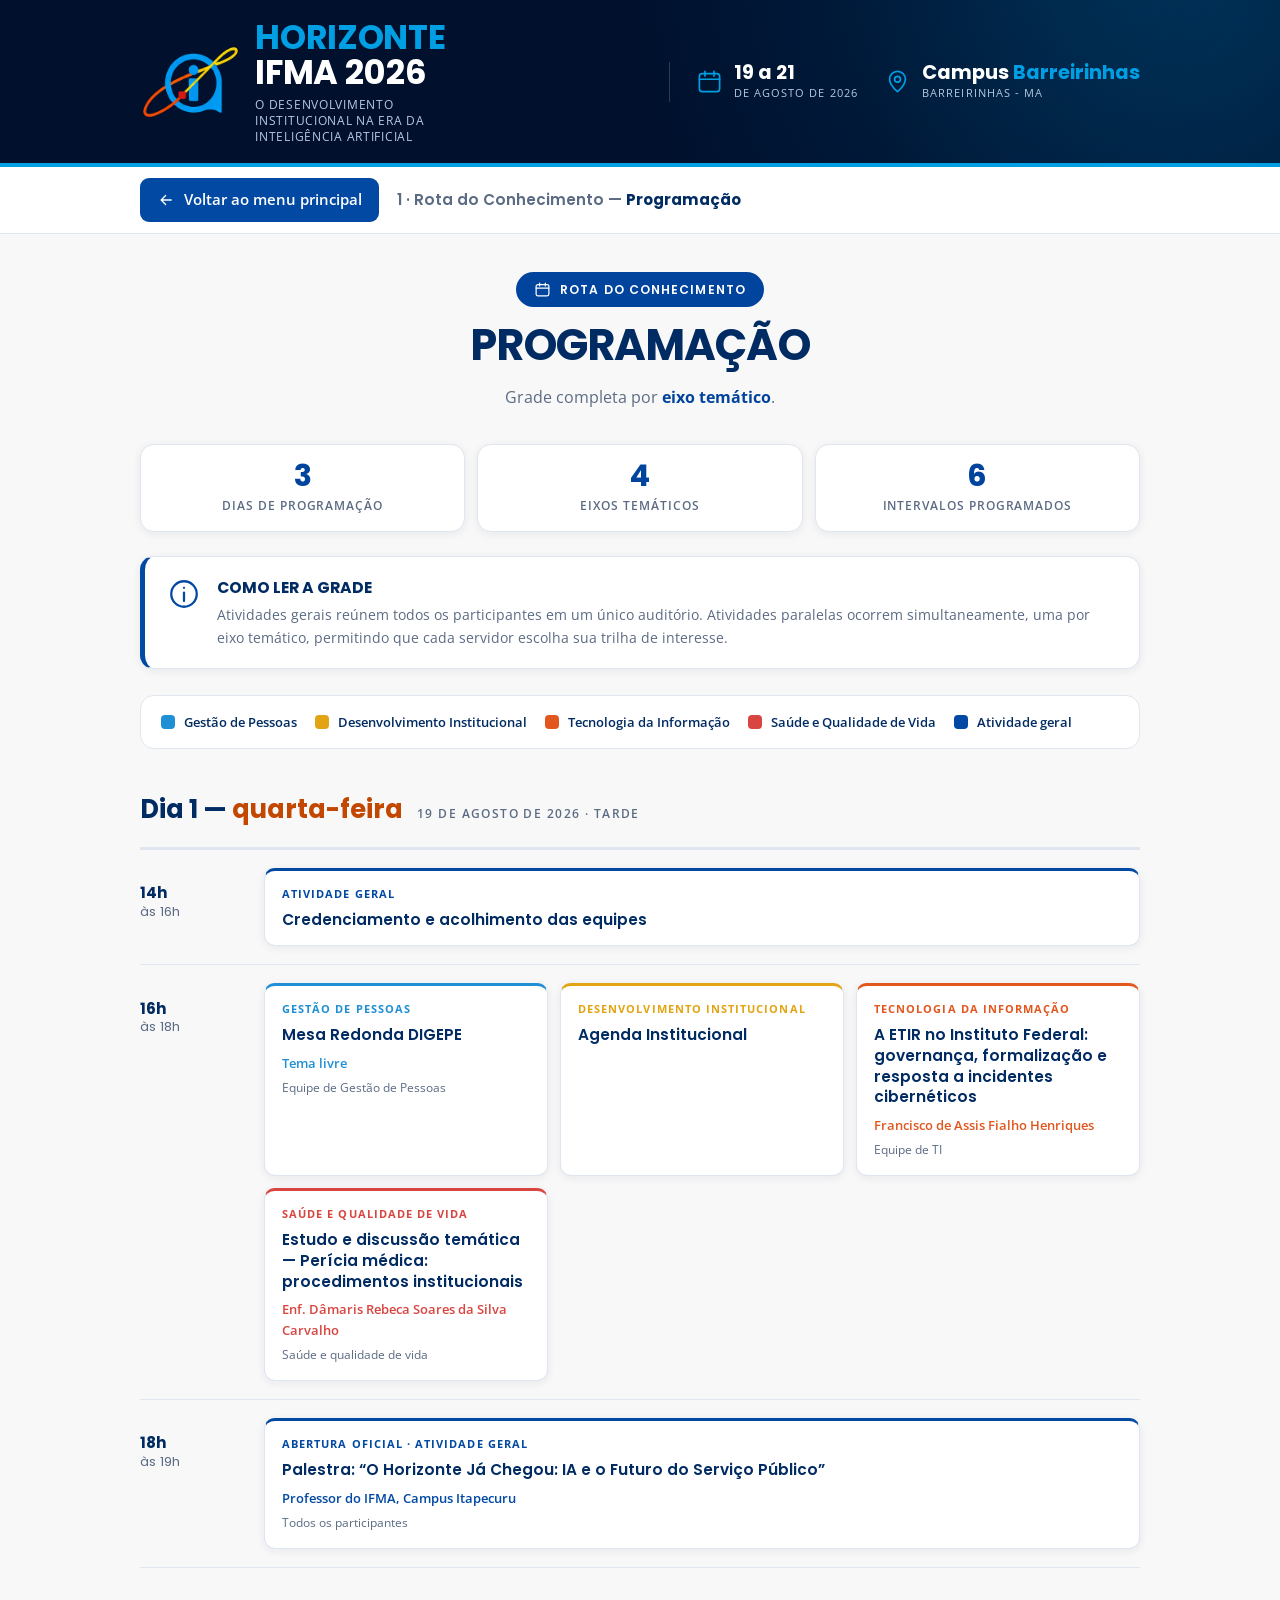
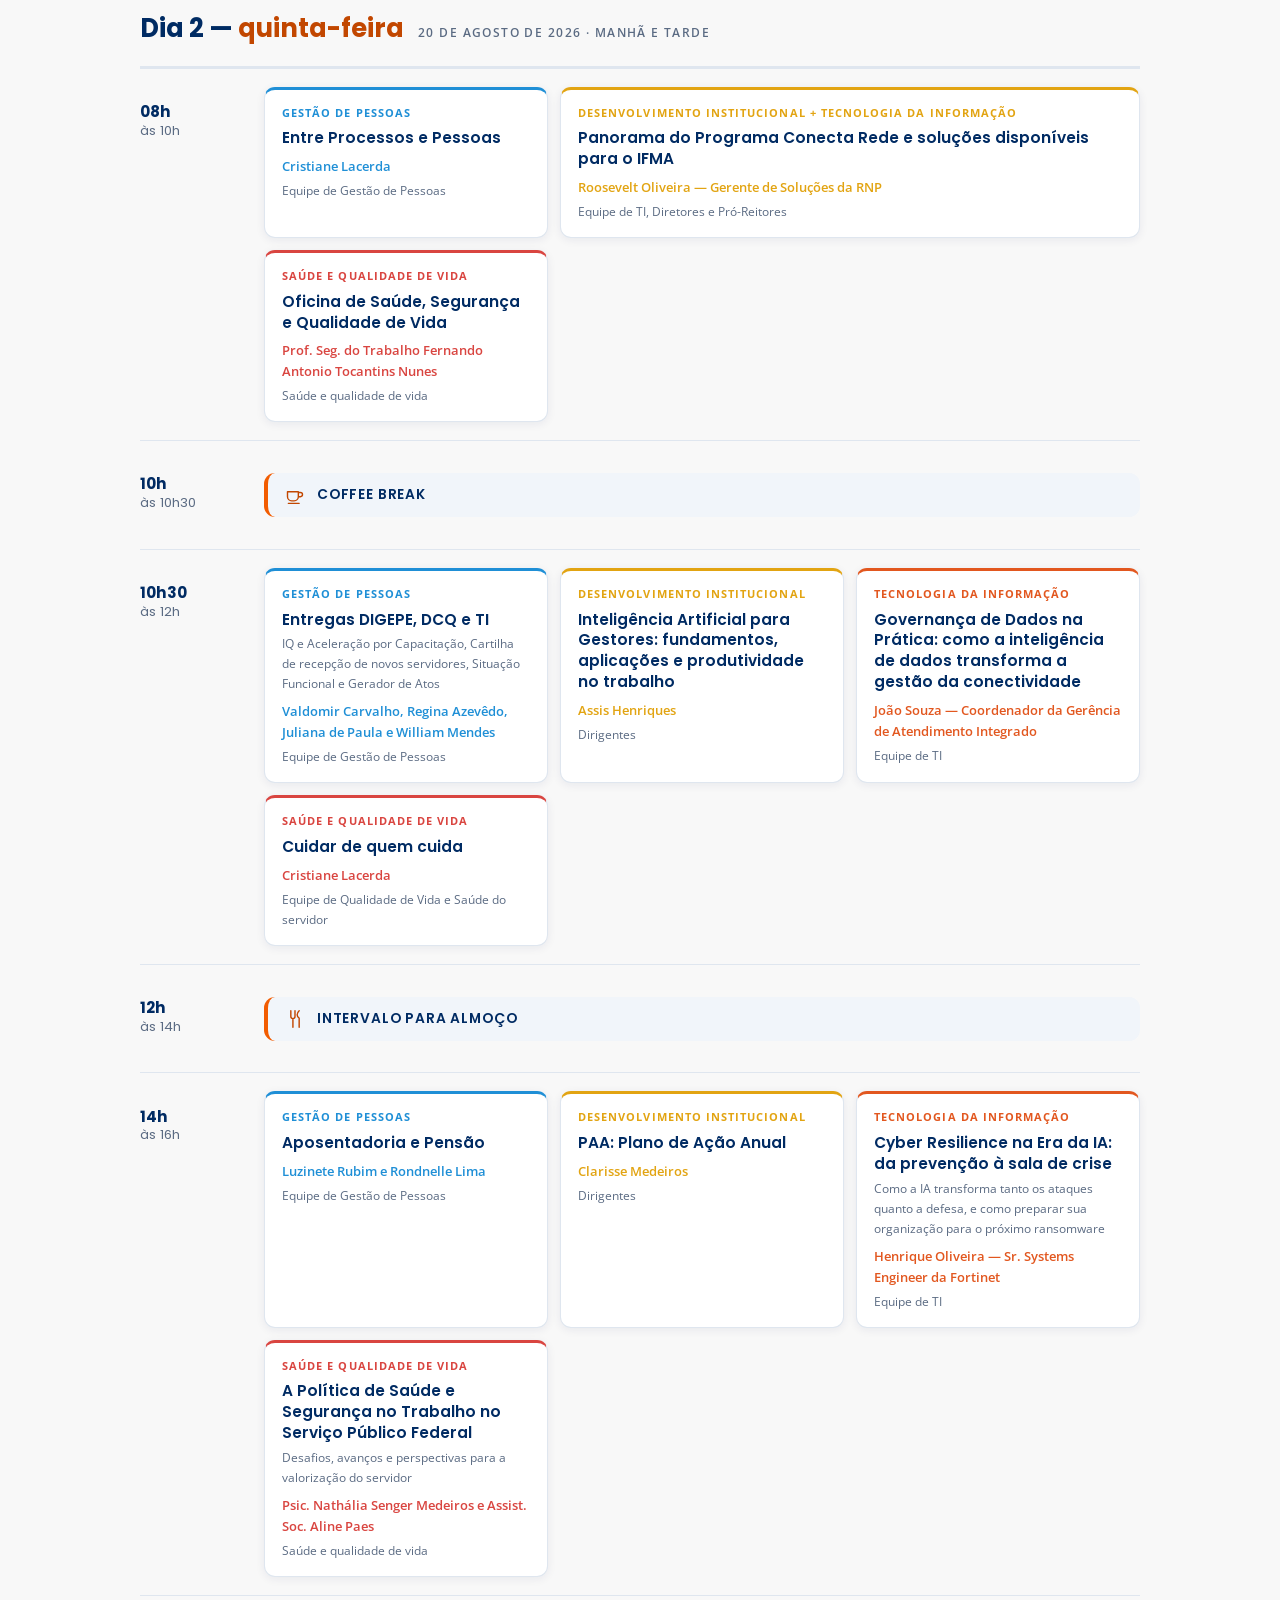
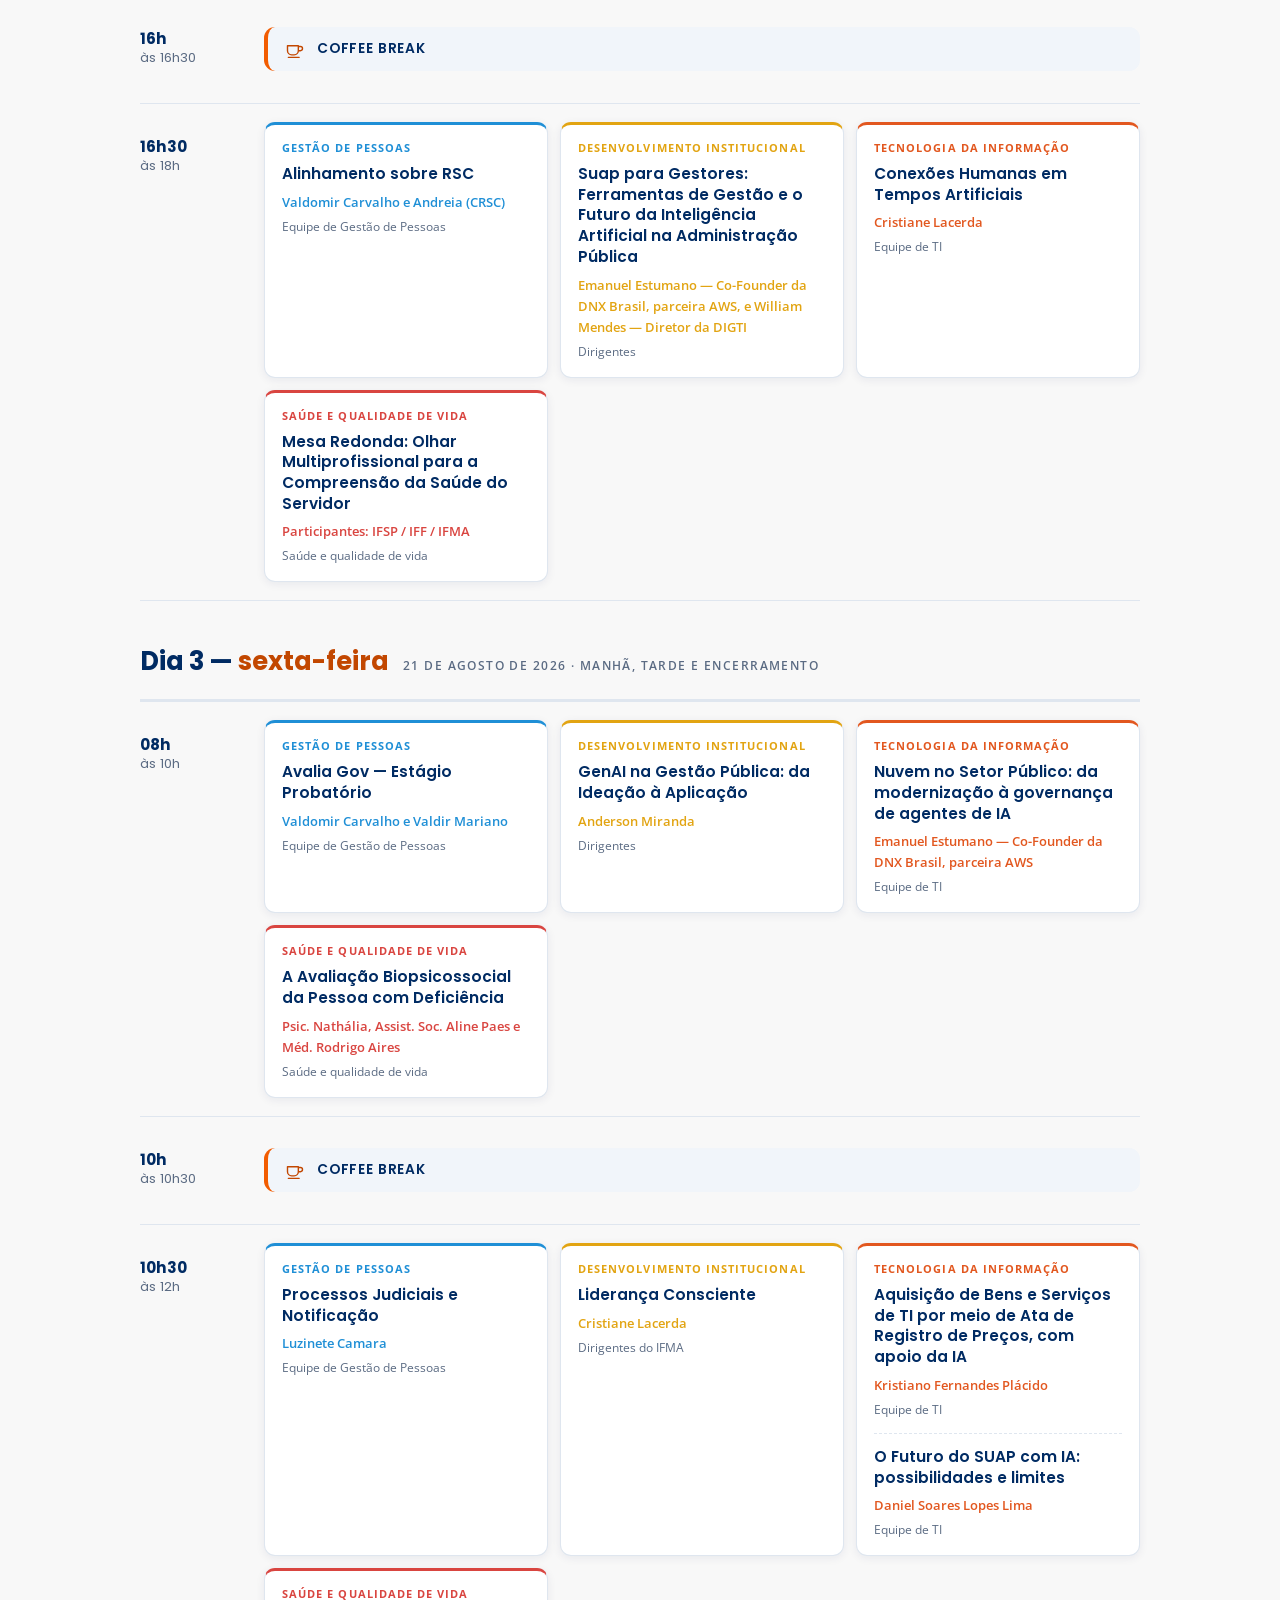
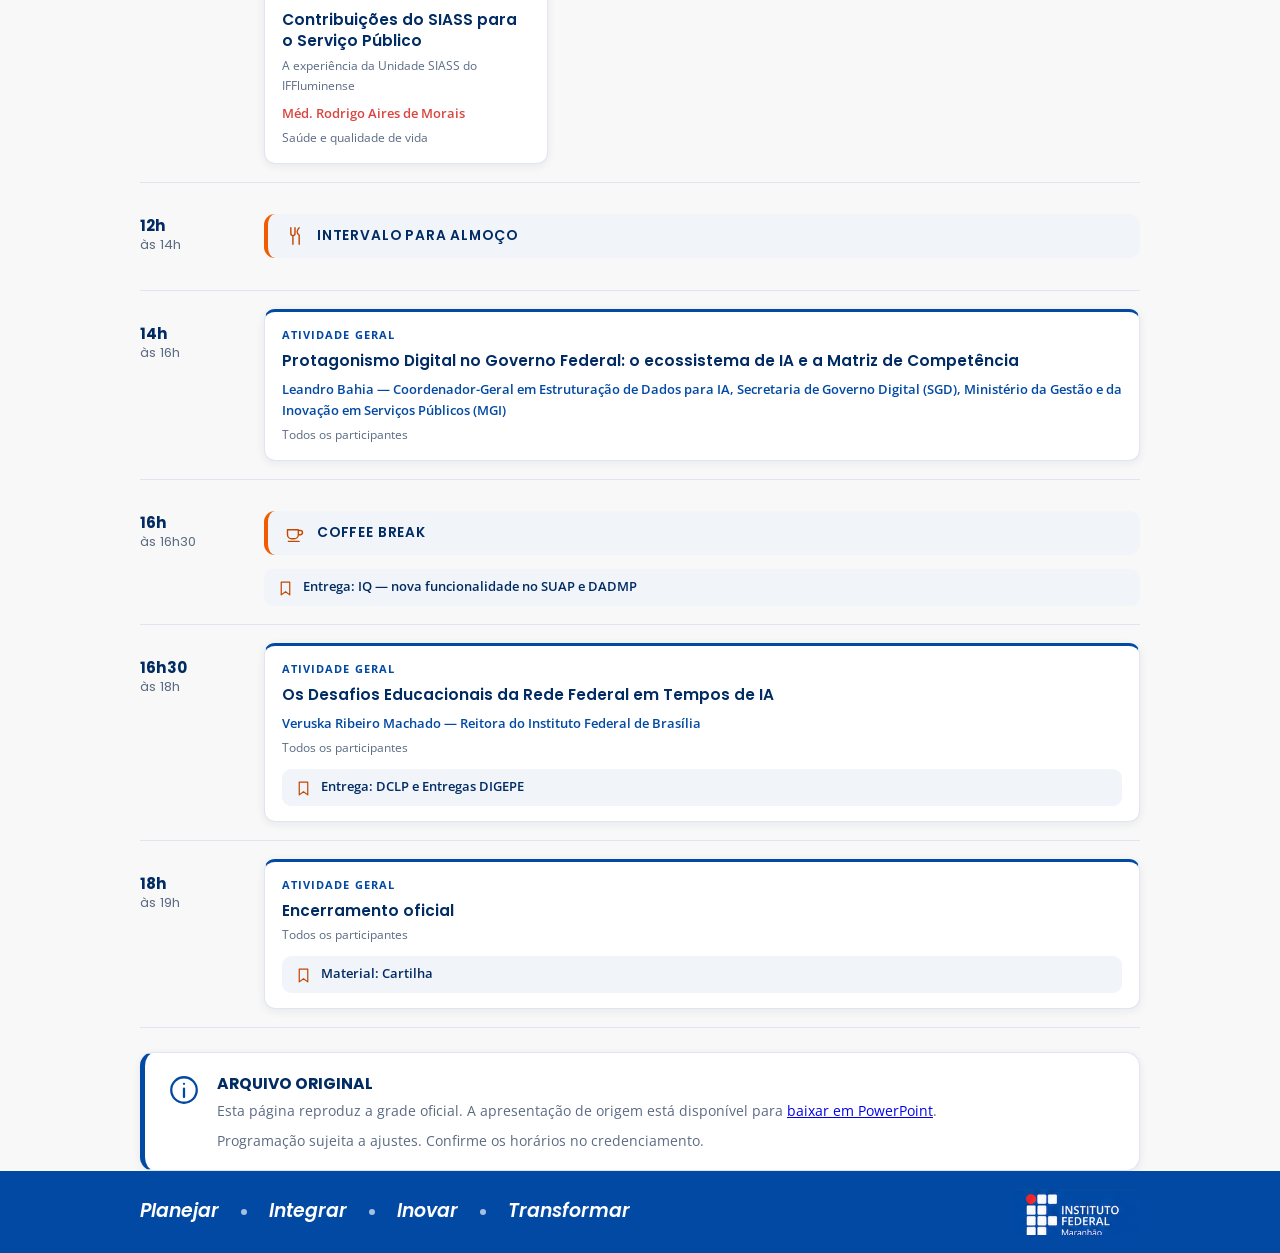
==== commit 77c8a1bf: "Conta os intervalos para almoco no painel de numeros da programacao" ====
--- a/1-programacao.html
+++ b/1-programacao.html
@@ -79,7 +79,7 @@
   <ul class="numeros">
     <li><b>3</b><span>Dias de programação</span></li>
     <li><b>4</b><span>Eixos temáticos</span></li>
-    <li><b>4</b><span>Coffee breaks</span></li>
+    <li><b>6</b><span>Intervalos programados</span></li>
   </ul>
 
   <section class="nota">
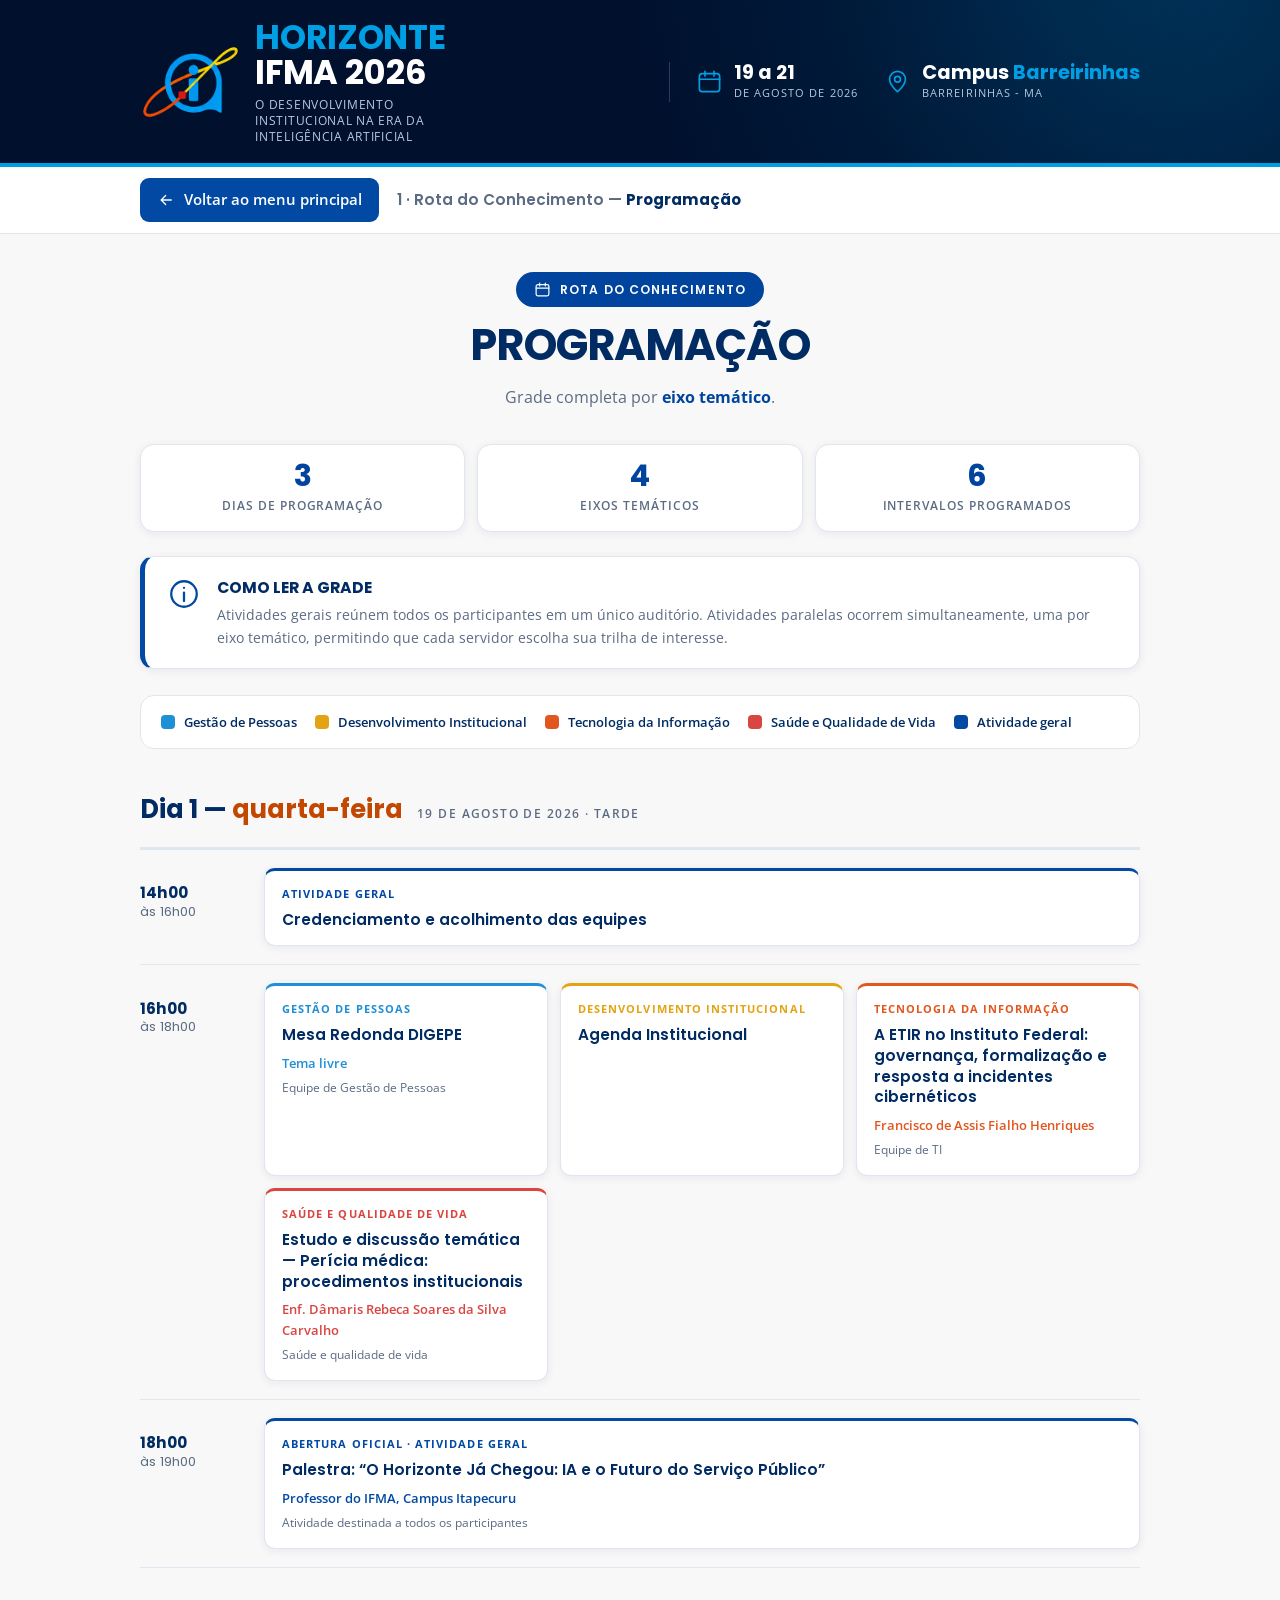
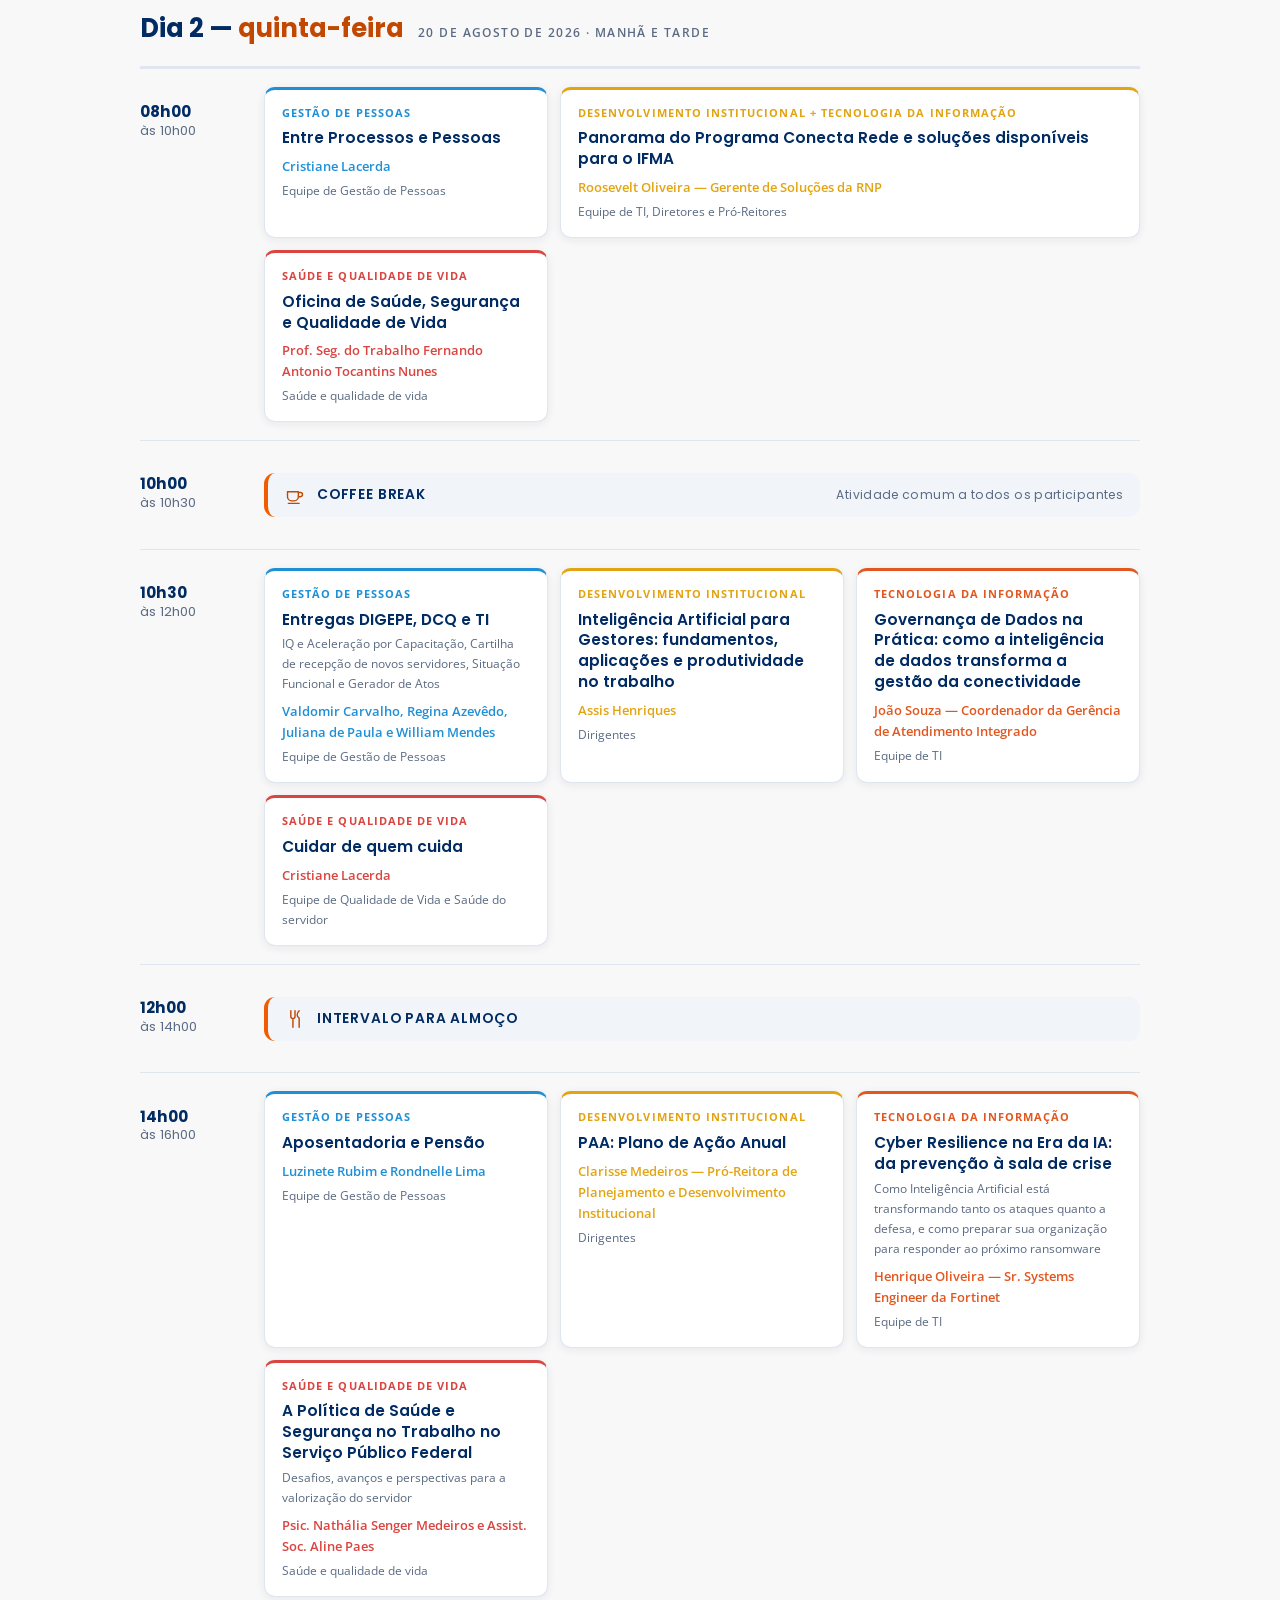
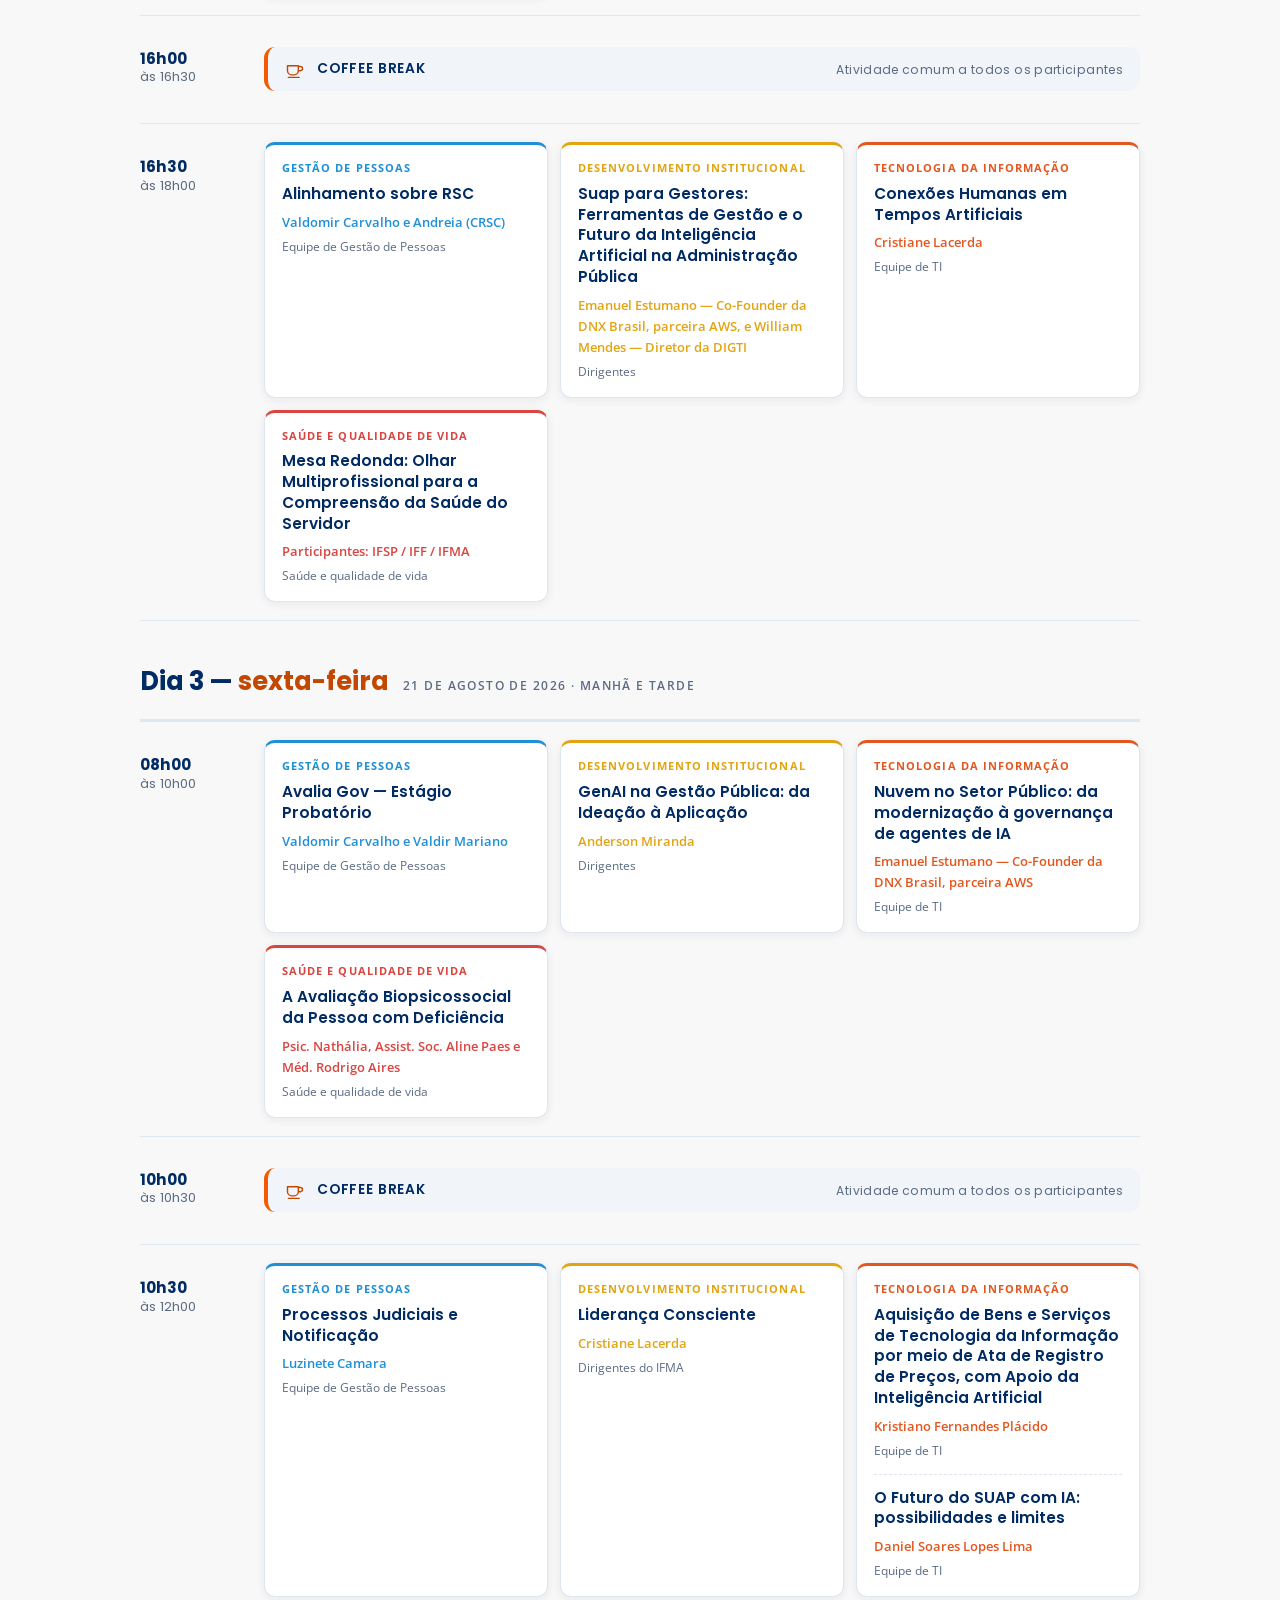
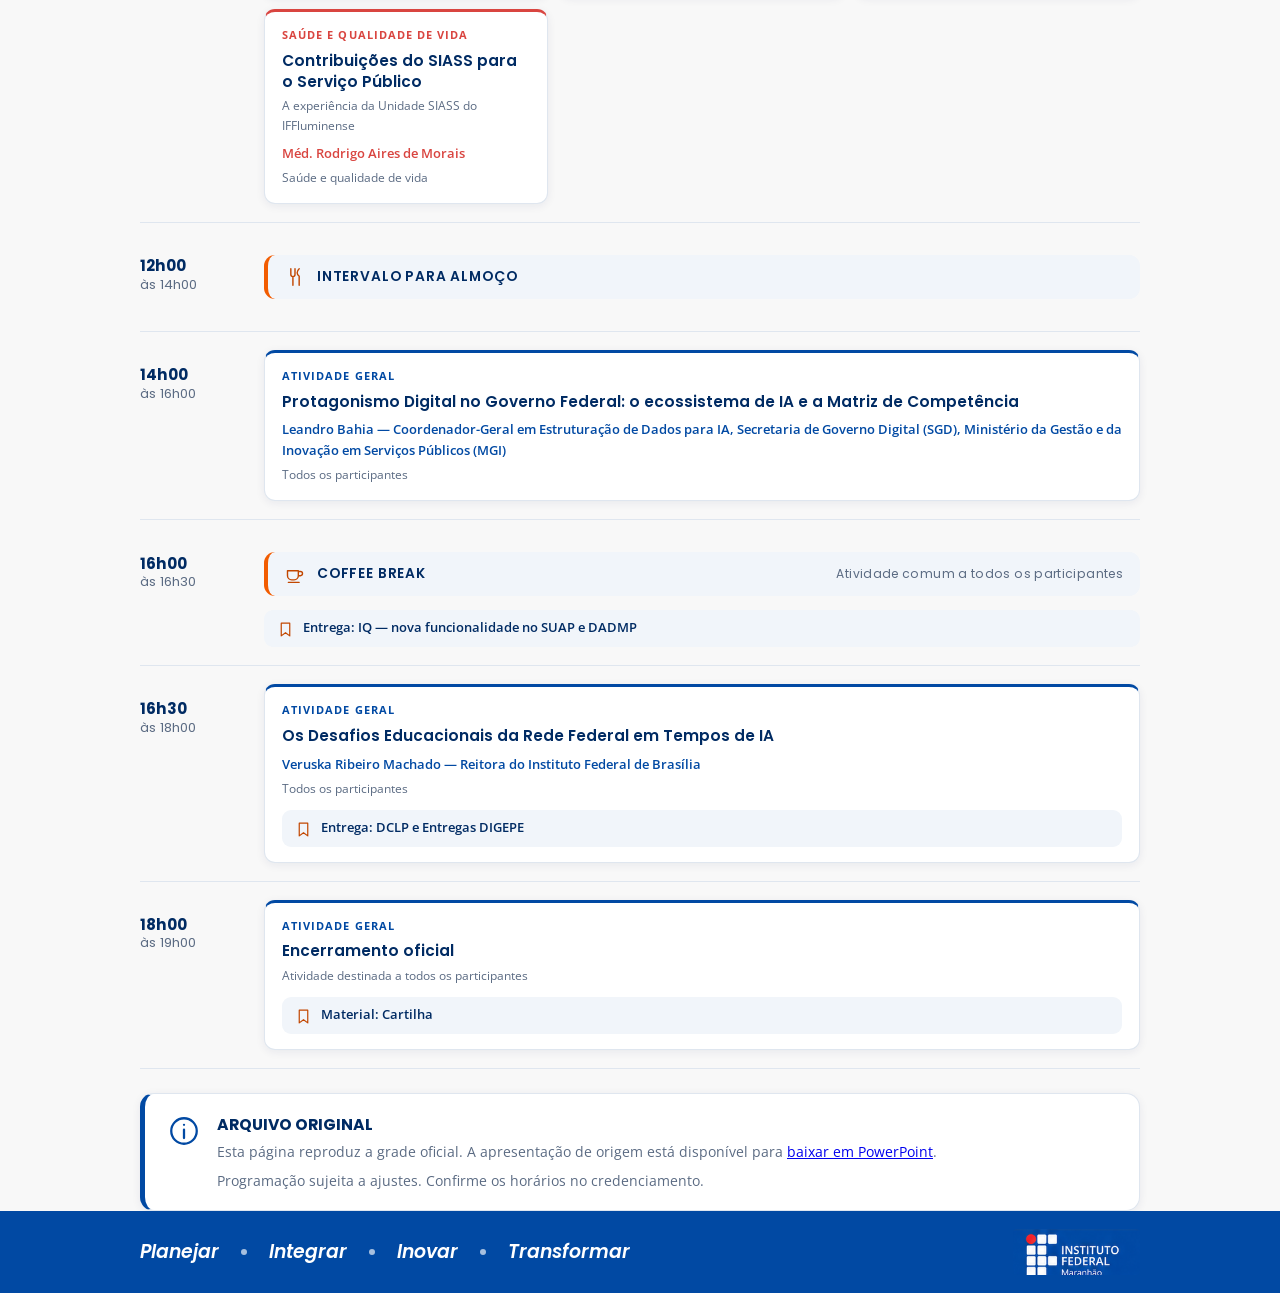
==== commit 0308a554: "Alinha a programacao a planilha base e versiona a fonte" ====
--- a/1-programacao.html
+++ b/1-programacao.html
@@ -111,7 +111,7 @@
     </div>
 
     <div class="faixa-horario">
-      <p class="hora">14h <span>às 16h</span></p>
+      <p class="hora">14h00 <span>às 16h00</span></p>
       <ul class="sessoes sessoes--unica">
         <li class="sessao geral">
           <span class="sessao__trilha">Atividade geral</span>
@@ -121,7 +121,7 @@
     </div>
 
     <div class="faixa-horario">
-      <p class="hora">16h <span>às 18h</span></p>
+      <p class="hora">16h00 <span>às 18h00</span></p>
       <ul class="sessoes">
         <li class="sessao gp">
           <span class="sessao__trilha">Gestão de Pessoas</span>
@@ -149,13 +149,13 @@
     </div>
 
     <div class="faixa-horario">
-      <p class="hora">18h <span>às 19h</span></p>
+      <p class="hora">18h00 <span>às 19h00</span></p>
       <ul class="sessoes sessoes--unica">
         <li class="sessao geral">
           <span class="sessao__trilha">Abertura oficial &middot; Atividade geral</span>
           <h3 class="sessao__titulo">Palestra: &ldquo;O Horizonte Já Chegou: IA e o Futuro do Serviço Público&rdquo;</h3>
           <p class="sessao__quem">Professor do IFMA, Campus Itapecuru</p>
-          <p class="sessao__publico">Todos os participantes</p>
+          <p class="sessao__publico">Atividade destinada a todos os participantes</p>
         </li>
       </ul>
     </div>
@@ -169,7 +169,7 @@
     </div>
 
     <div class="faixa-horario">
-      <p class="hora">08h <span>às 10h</span></p>
+      <p class="hora">08h00 <span>às 10h00</span></p>
       <ul class="sessoes">
         <li class="sessao gp">
           <span class="sessao__trilha">Gestão de Pessoas</span>
@@ -193,15 +193,16 @@
     </div>
 
     <div class="faixa-horario">
-      <p class="hora">10h <span>às 10h30</span></p>
+      <p class="hora">10h00 <span>às 10h30</span></p>
       <p class="intervalo">
         <svg class="icone" aria-hidden="true"><use href="#i-cafe"/></svg>
         Coffee break
-      </p>
-    </div>
-
-    <div class="faixa-horario">
-      <p class="hora">10h30 <span>às 12h</span></p>
+        <span>Atividade comum a todos os participantes</span>
+      </p>
+    </div>
+
+    <div class="faixa-horario">
+      <p class="hora">10h30 <span>às 12h00</span></p>
       <ul class="sessoes">
         <li class="sessao gp">
           <span class="sessao__trilha">Gestão de Pessoas</span>
@@ -235,7 +236,7 @@
     </div>
 
     <div class="faixa-horario">
-      <p class="hora">12h <span>às 14h</span></p>
+      <p class="hora">12h00 <span>às 14h00</span></p>
       <p class="intervalo">
         <svg class="icone" aria-hidden="true"><use href="#i-garfo"/></svg>
         Intervalo para almoço
@@ -243,7 +244,7 @@
     </div>
 
     <div class="faixa-horario">
-      <p class="hora">14h <span>às 16h</span></p>
+      <p class="hora">14h00 <span>às 16h00</span></p>
       <ul class="sessoes">
         <li class="sessao gp">
           <span class="sessao__trilha">Gestão de Pessoas</span>
@@ -254,15 +255,15 @@
         <li class="sessao di">
           <span class="sessao__trilha">Desenvolvimento Institucional</span>
           <h3 class="sessao__titulo">PAA: Plano de Ação Anual</h3>
-          <p class="sessao__quem">Clarisse Medeiros</p>
+          <p class="sessao__quem">Clarisse Medeiros &mdash; Pró-Reitora de Planejamento e Desenvolvimento Institucional</p>
           <p class="sessao__publico">Dirigentes</p>
         </li>
         <li class="sessao ti">
           <span class="sessao__trilha">Tecnologia da Informação</span>
           <h3 class="sessao__titulo">Cyber Resilience na Era da IA: da prevenção à sala de crise</h3>
           <p class="sessao__publico">
-            Como a IA transforma tanto os ataques quanto a defesa, e como preparar
-            sua organização para o próximo ransomware
+            Como Inteligência Artificial está transformando tanto os ataques quanto
+            a defesa, e como preparar sua organização para responder ao próximo ransomware
           </p>
           <p class="sessao__quem">Henrique Oliveira &mdash; Sr. Systems Engineer da Fortinet</p>
           <p class="sessao__publico">Equipe de TI</p>
@@ -278,15 +279,16 @@
     </div>
 
     <div class="faixa-horario">
-      <p class="hora">16h <span>às 16h30</span></p>
+      <p class="hora">16h00 <span>às 16h30</span></p>
       <p class="intervalo">
         <svg class="icone" aria-hidden="true"><use href="#i-cafe"/></svg>
         Coffee break
-      </p>
-    </div>
-
-    <div class="faixa-horario">
-      <p class="hora">16h30 <span>às 18h</span></p>
+        <span>Atividade comum a todos os participantes</span>
+      </p>
+    </div>
+
+    <div class="faixa-horario">
+      <p class="hora">16h30 <span>às 18h00</span></p>
       <ul class="sessoes">
         <li class="sessao gp">
           <span class="sessao__trilha">Gestão de Pessoas</span>
@@ -323,11 +325,11 @@
   <section class="dia">
     <div class="dia__cabeca">
       <h2 class="dia__data">Dia 3 &mdash; <span>sexta-feira</span></h2>
-      <p class="dia__turno">21 de agosto de 2026 &middot; Manhã, tarde e encerramento</p>
-    </div>
-
-    <div class="faixa-horario">
-      <p class="hora">08h <span>às 10h</span></p>
+      <p class="dia__turno">21 de agosto de 2026 &middot; Manhã e tarde</p>
+    </div>
+
+    <div class="faixa-horario">
+      <p class="hora">08h00 <span>às 10h00</span></p>
       <ul class="sessoes">
         <li class="sessao gp">
           <span class="sessao__trilha">Gestão de Pessoas</span>
@@ -357,15 +359,16 @@
     </div>
 
     <div class="faixa-horario">
-      <p class="hora">10h <span>às 10h30</span></p>
+      <p class="hora">10h00 <span>às 10h30</span></p>
       <p class="intervalo">
         <svg class="icone" aria-hidden="true"><use href="#i-cafe"/></svg>
         Coffee break
-      </p>
-    </div>
-
-    <div class="faixa-horario">
-      <p class="hora">10h30 <span>às 12h</span></p>
+        <span>Atividade comum a todos os participantes</span>
+      </p>
+    </div>
+
+    <div class="faixa-horario">
+      <p class="hora">10h30 <span>às 12h00</span></p>
       <ul class="sessoes">
         <li class="sessao gp">
           <span class="sessao__trilha">Gestão de Pessoas</span>
@@ -381,7 +384,7 @@
         </li>
         <li class="sessao ti">
           <span class="sessao__trilha">Tecnologia da Informação</span>
-          <h3 class="sessao__titulo">Aquisição de Bens e Serviços de TI por meio de Ata de Registro de Preços, com apoio da IA</h3>
+          <h3 class="sessao__titulo">Aquisição de Bens e Serviços de Tecnologia da Informação por meio de Ata de Registro de Preços, com Apoio da Inteligência Artificial</h3>
           <p class="sessao__quem">Kristiano Fernandes Plácido</p>
           <p class="sessao__publico">Equipe de TI</p>
           <hr class="sessao__divisor">
@@ -400,7 +403,7 @@
     </div>
 
     <div class="faixa-horario">
-      <p class="hora">12h <span>às 14h</span></p>
+      <p class="hora">12h00 <span>às 14h00</span></p>
       <p class="intervalo">
         <svg class="icone" aria-hidden="true"><use href="#i-garfo"/></svg>
         Intervalo para almoço
@@ -408,7 +411,7 @@
     </div>
 
     <div class="faixa-horario">
-      <p class="hora">14h <span>às 16h</span></p>
+      <p class="hora">14h00 <span>às 16h00</span></p>
       <ul class="sessoes sessoes--unica">
         <li class="sessao geral">
           <span class="sessao__trilha">Atividade geral</span>
@@ -424,11 +427,12 @@
     </div>
 
     <div class="faixa-horario">
-      <p class="hora">16h <span>às 16h30</span></p>
+      <p class="hora">16h00 <span>às 16h30</span></p>
       <div>
         <p class="intervalo">
           <svg class="icone" aria-hidden="true"><use href="#i-cafe"/></svg>
           Coffee break
+          <span>Atividade comum a todos os participantes</span>
         </p>
         <p class="entrega">
           <svg class="icone" aria-hidden="true"><use href="#i-entrega"/></svg>
@@ -438,7 +442,7 @@
     </div>
 
     <div class="faixa-horario">
-      <p class="hora">16h30 <span>às 18h</span></p>
+      <p class="hora">16h30 <span>às 18h00</span></p>
       <ul class="sessoes sessoes--unica">
         <li class="sessao geral">
           <span class="sessao__trilha">Atividade geral</span>
@@ -454,12 +458,12 @@
     </div>
 
     <div class="faixa-horario">
-      <p class="hora">18h <span>às 19h</span></p>
+      <p class="hora">18h00 <span>às 19h00</span></p>
       <ul class="sessoes sessoes--unica">
         <li class="sessao geral">
           <span class="sessao__trilha">Atividade geral</span>
           <h3 class="sessao__titulo">Encerramento oficial</h3>
-          <p class="sessao__publico">Todos os participantes</p>
+          <p class="sessao__publico">Atividade destinada a todos os participantes</p>
           <p class="entrega">
             <svg class="icone" aria-hidden="true"><use href="#i-entrega"/></svg>
             Material: Cartilha
--- a/paginas.css
+++ b/paginas.css
@@ -401,6 +401,22 @@
 }
 .intervalo .icone { width: 20px; height: 20px; color: var(--item-2-forte); }
 
+/* Complemento do intervalo, como consta na planilha base. */
+.intervalo {
+  flex-wrap: wrap;
+}
+.intervalo span {
+  margin-left: auto;
+  font-weight: 400;
+  font-size: .76rem;
+  letter-spacing: .03em;
+  text-transform: none;
+  color: var(--texto-suave);
+}
+@media (max-width: 620px) {
+  .intervalo span { margin-left: 0; flex-basis: 100%; }
+}
+
 /* ==========================================================================
    Item 2 — Restaurantes
    ========================================================================== */
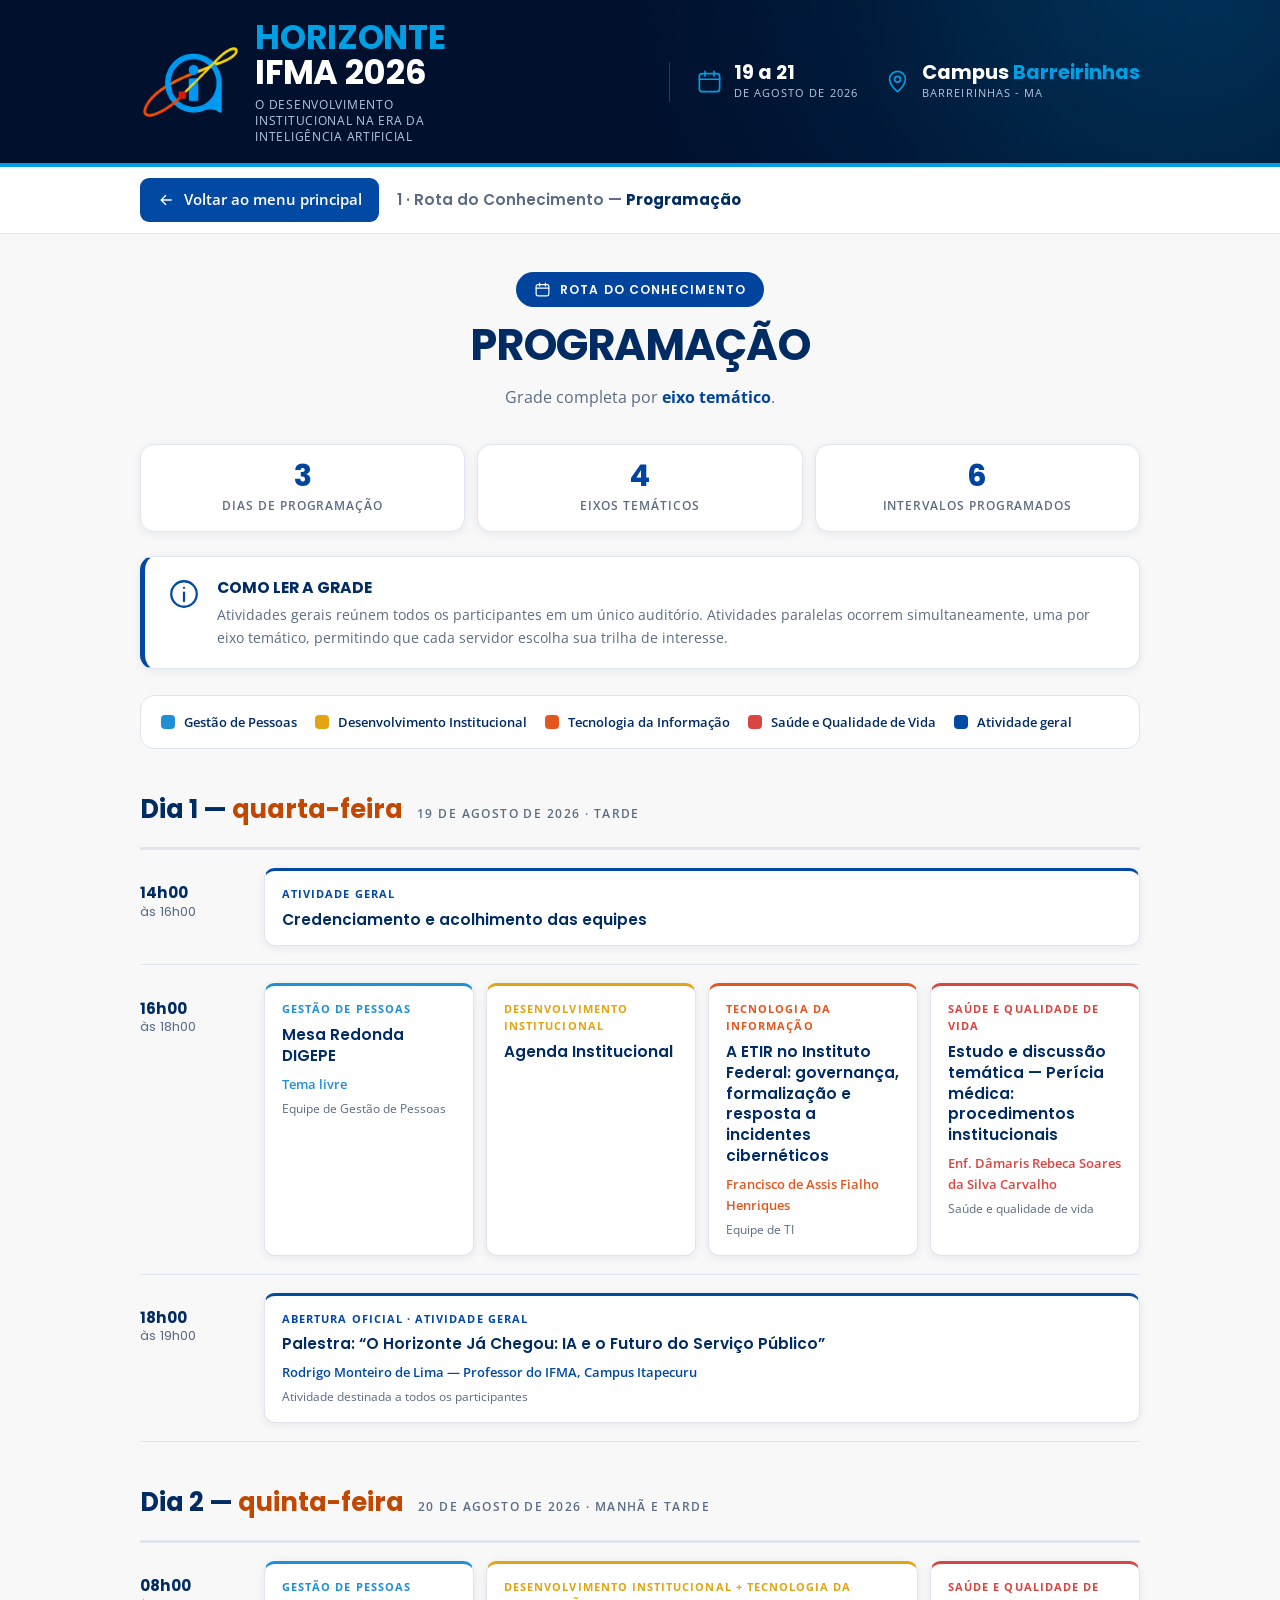
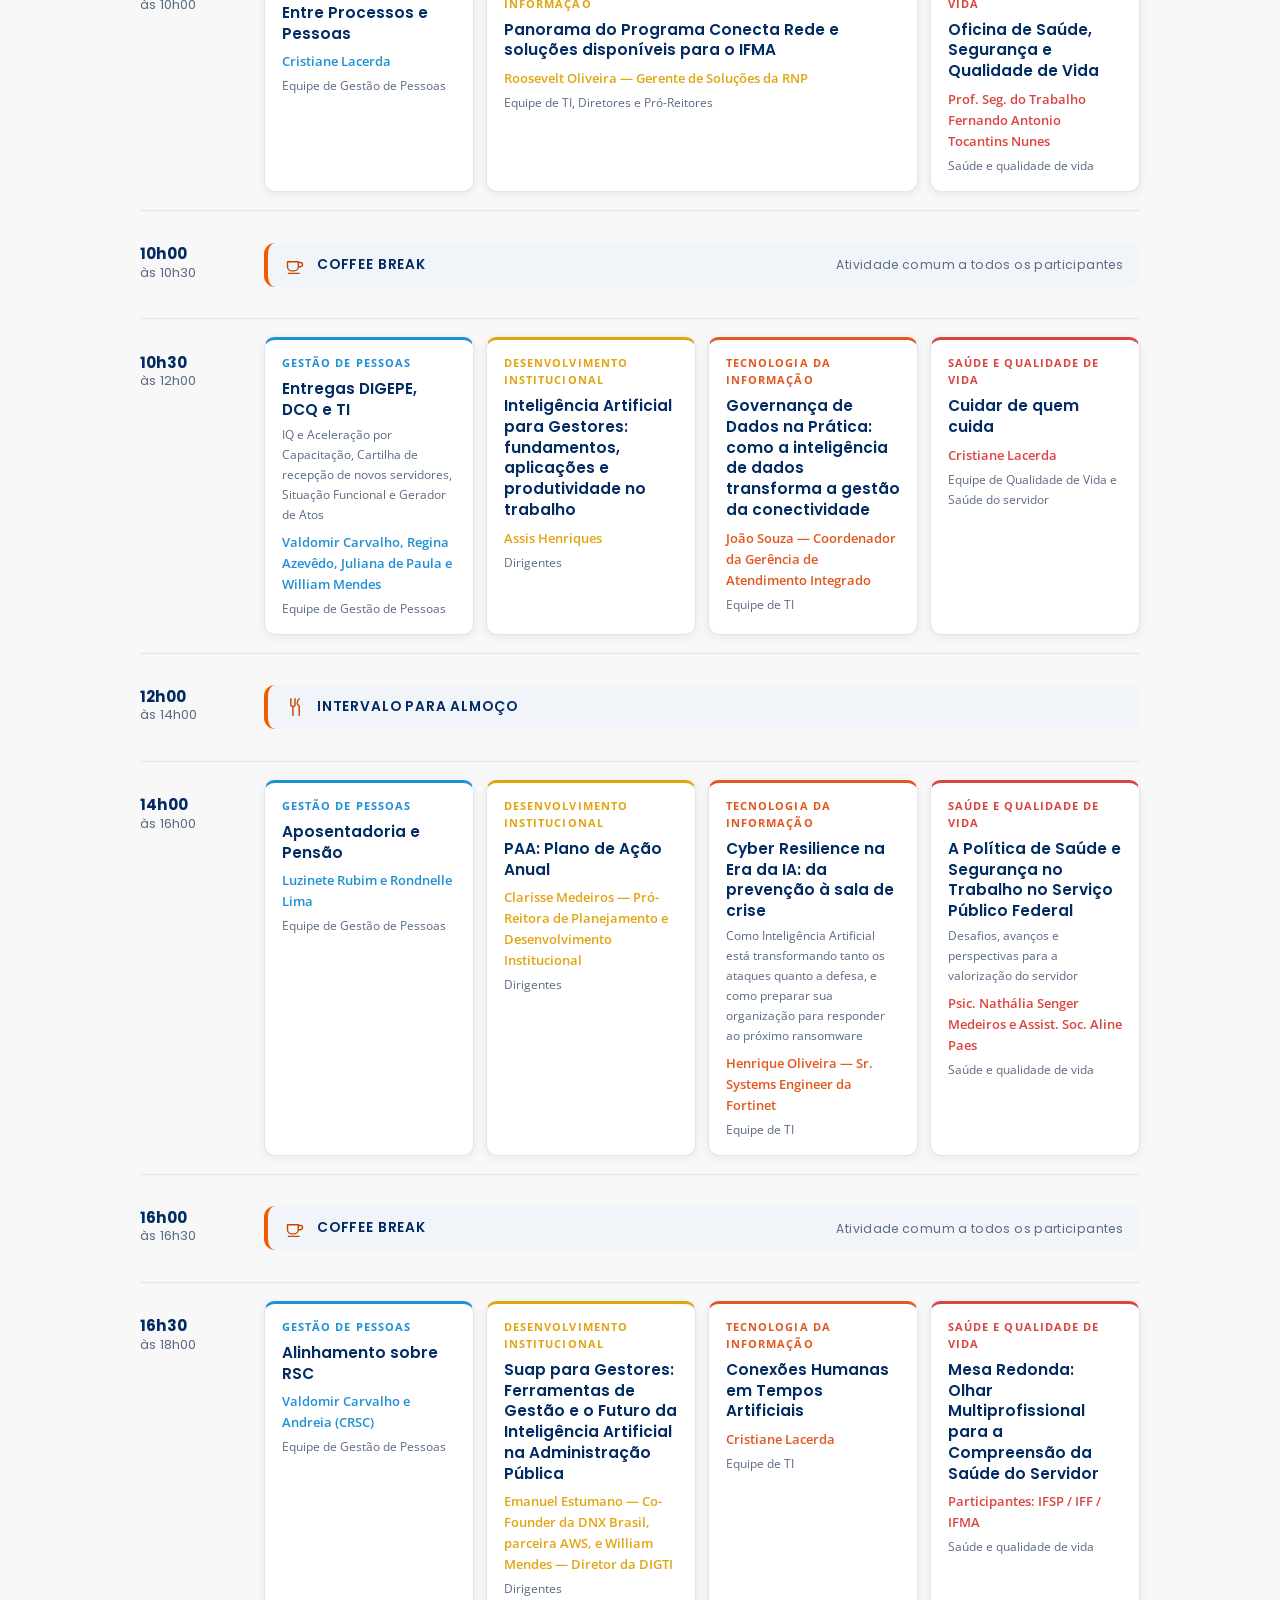
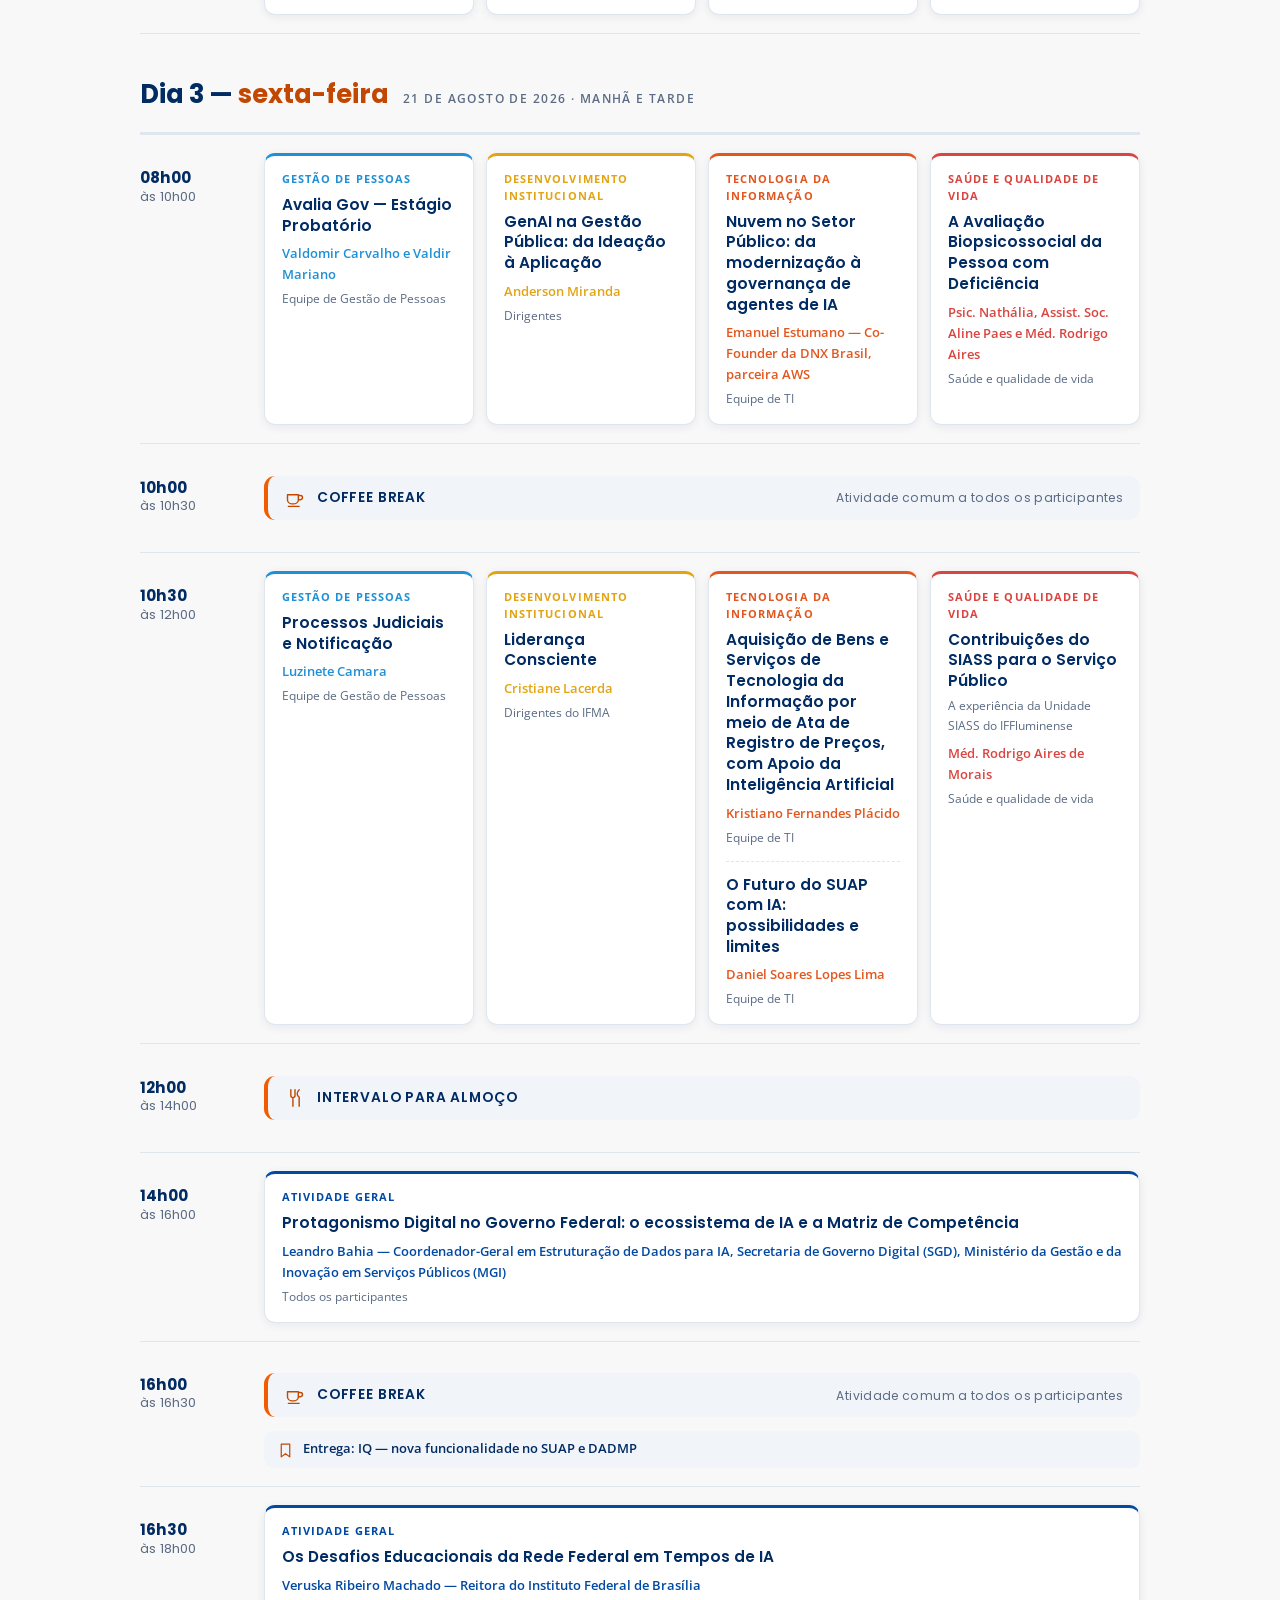
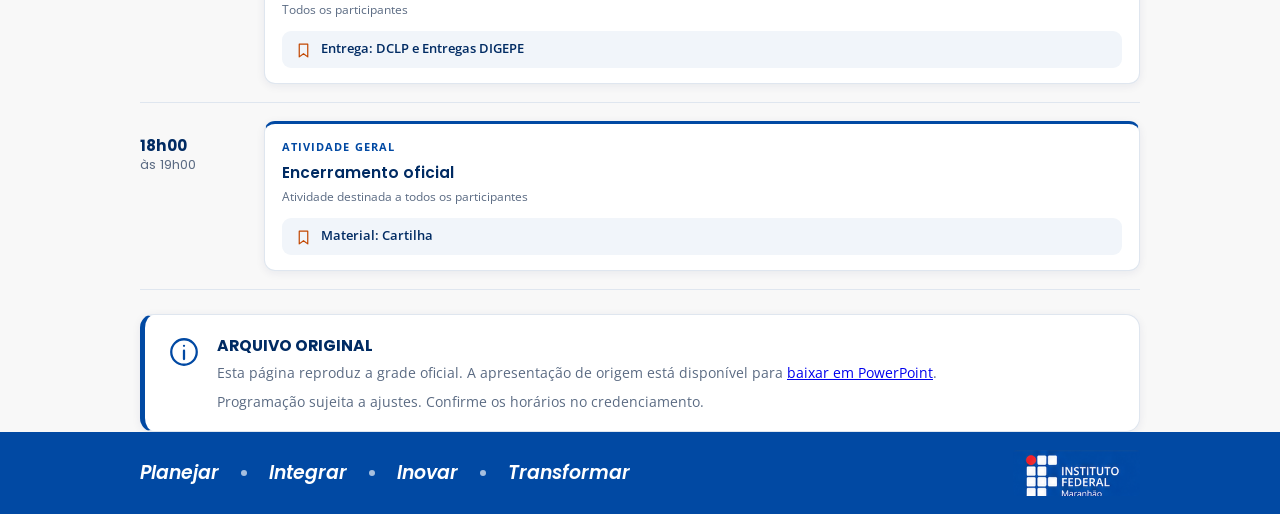
==== commit 96476738: "Inclui o nome do palestrante da abertura oficial" ====
--- a/1-programacao.html
+++ b/1-programacao.html
@@ -154,7 +154,7 @@
         <li class="sessao geral">
           <span class="sessao__trilha">Abertura oficial &middot; Atividade geral</span>
           <h3 class="sessao__titulo">Palestra: &ldquo;O Horizonte Já Chegou: IA e o Futuro do Serviço Público&rdquo;</h3>
-          <p class="sessao__quem">Professor do IFMA, Campus Itapecuru</p>
+          <p class="sessao__quem">Rodrigo Monteiro de Lima &mdash; Professor do IFMA, Campus Itapecuru</p>
           <p class="sessao__publico">Atividade destinada a todos os participantes</p>
         </li>
       </ul>
--- a/paginas.css
+++ b/paginas.css
@@ -277,7 +277,7 @@
 .sessoes {
   display: grid;
   gap: 12px;
-  grid-template-columns: repeat(auto-fit, minmax(215px, 1fr));
+  grid-template-columns: repeat(auto-fit, minmax(190px, 1fr));
   margin: 0;
   padding: 0;
   list-style: none;
@@ -634,8 +634,13 @@
 
 /* Responsivo --------------------------------------------------------------- */
 
-/* Atividade que cobre dois eixos ocupa duas colunas, quando elas existem. */
-@media (min-width: 861px) {
+/* A partir desta largura cabem os quatro eixos na mesma linha. Fixar quatro
+   colunas, em vez de deixar o auto-fit decidir, evita que o último eixo caia
+   para a linha de baixo e mantém os eixos alinhados entre as faixas de horário,
+   como no quadro original. */
+@media (min-width: 900px) {
+  .sessoes { grid-template-columns: repeat(4, minmax(0, 1fr)); }
+  .sessoes--unica { grid-template-columns: minmax(0, 1fr); }
   .sessao--dupla { grid-column: span 2; }
 }
 
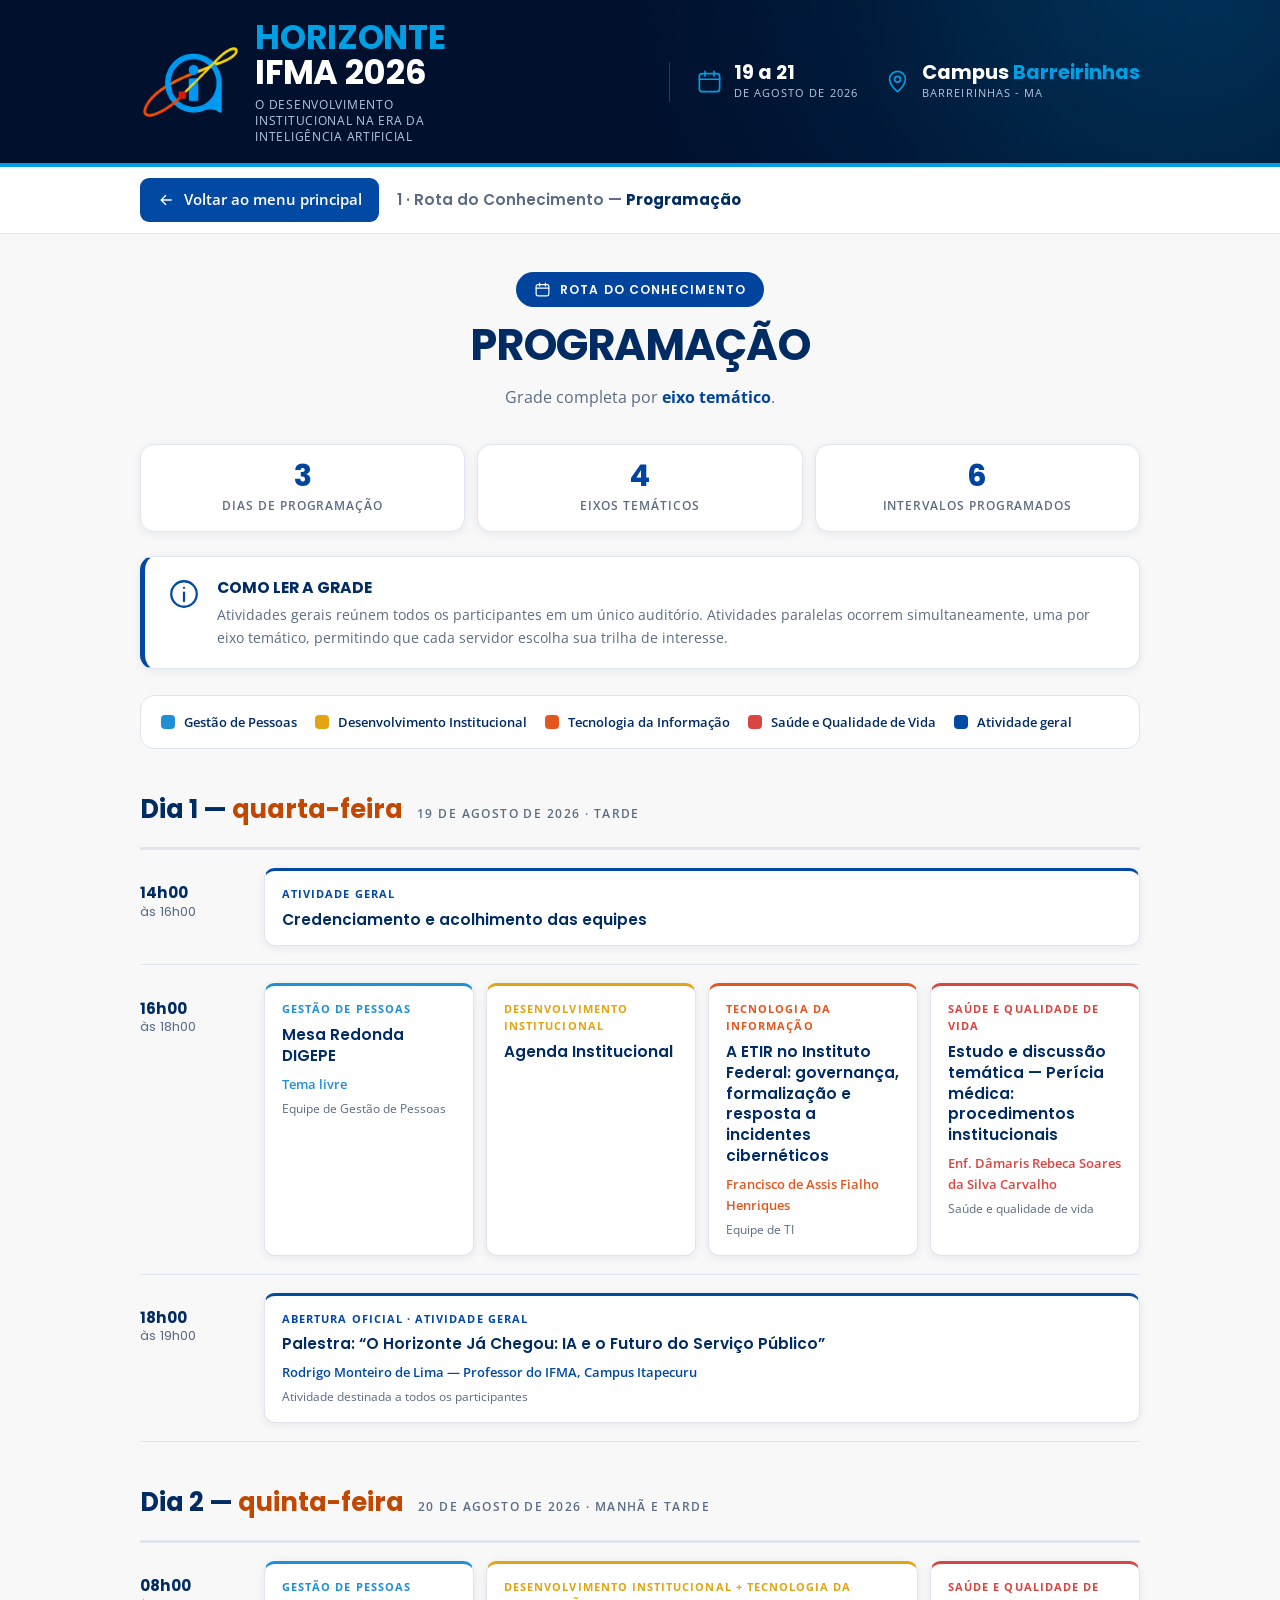
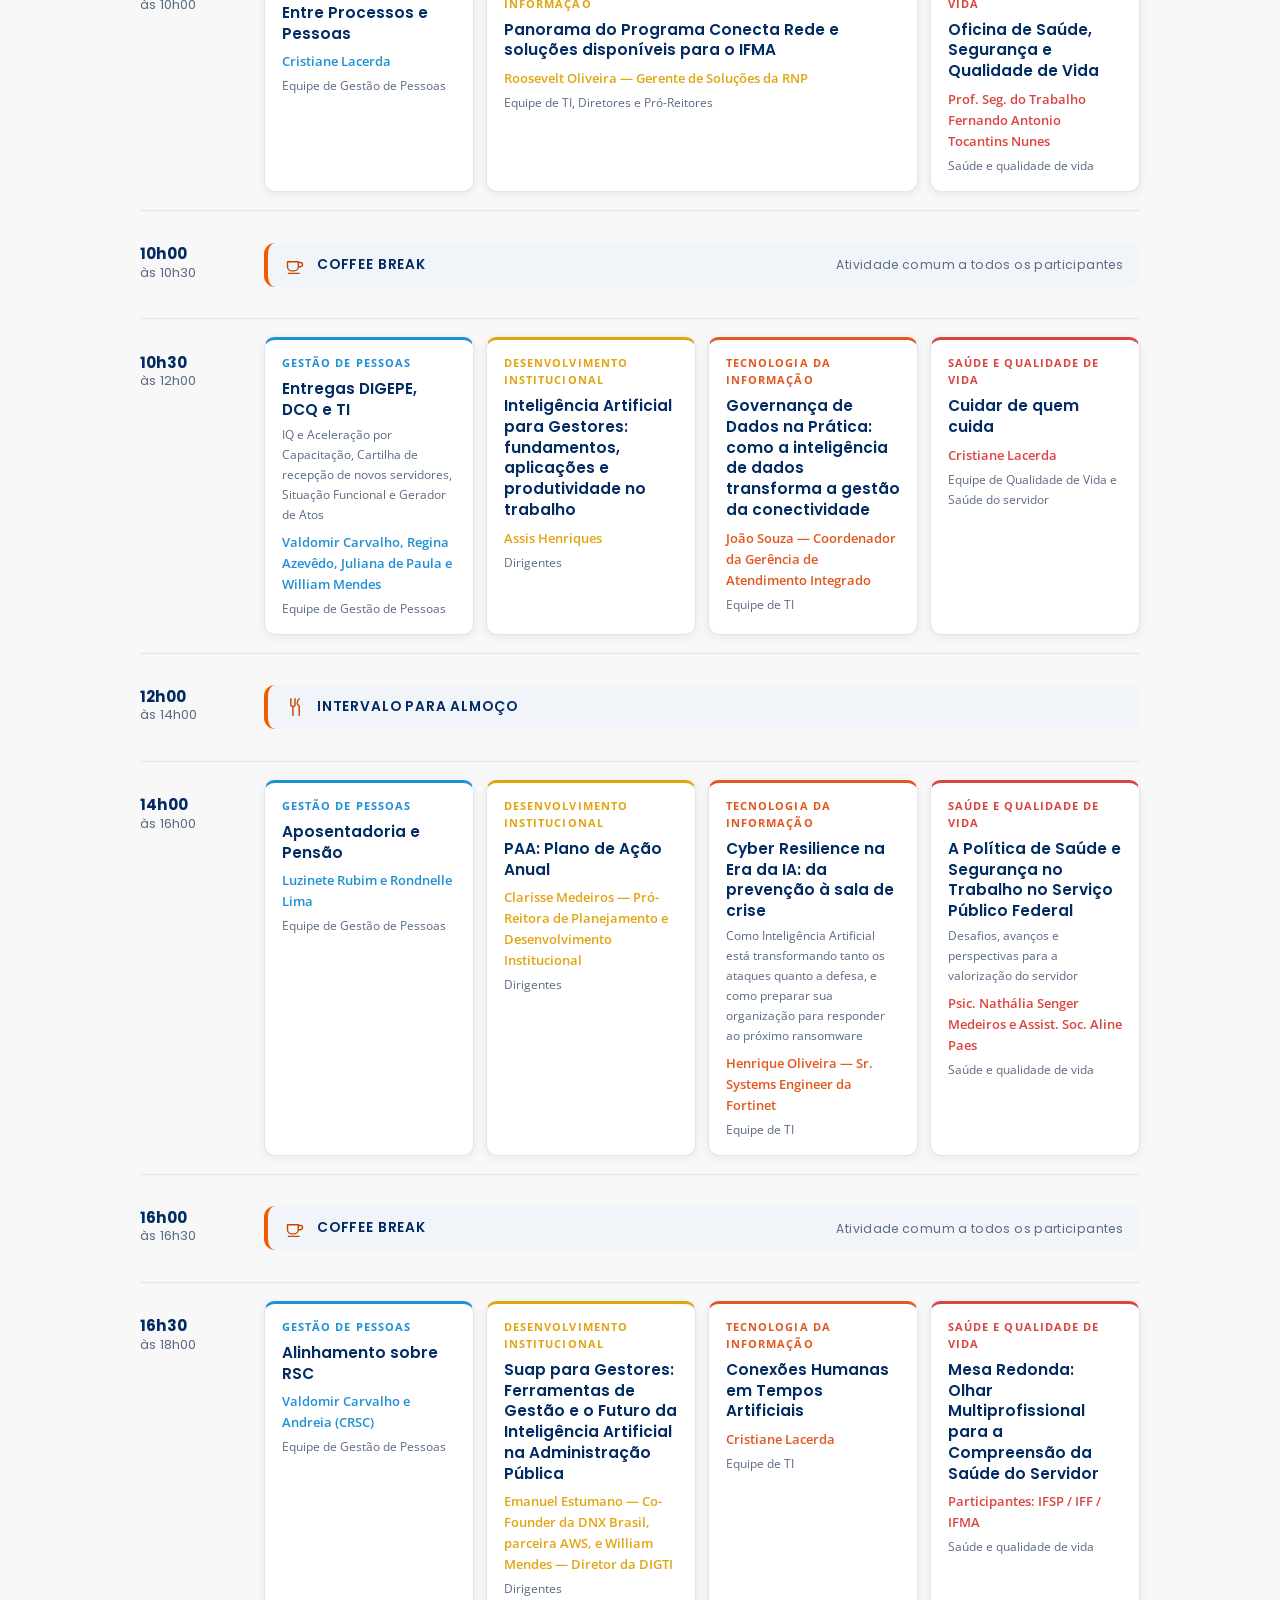
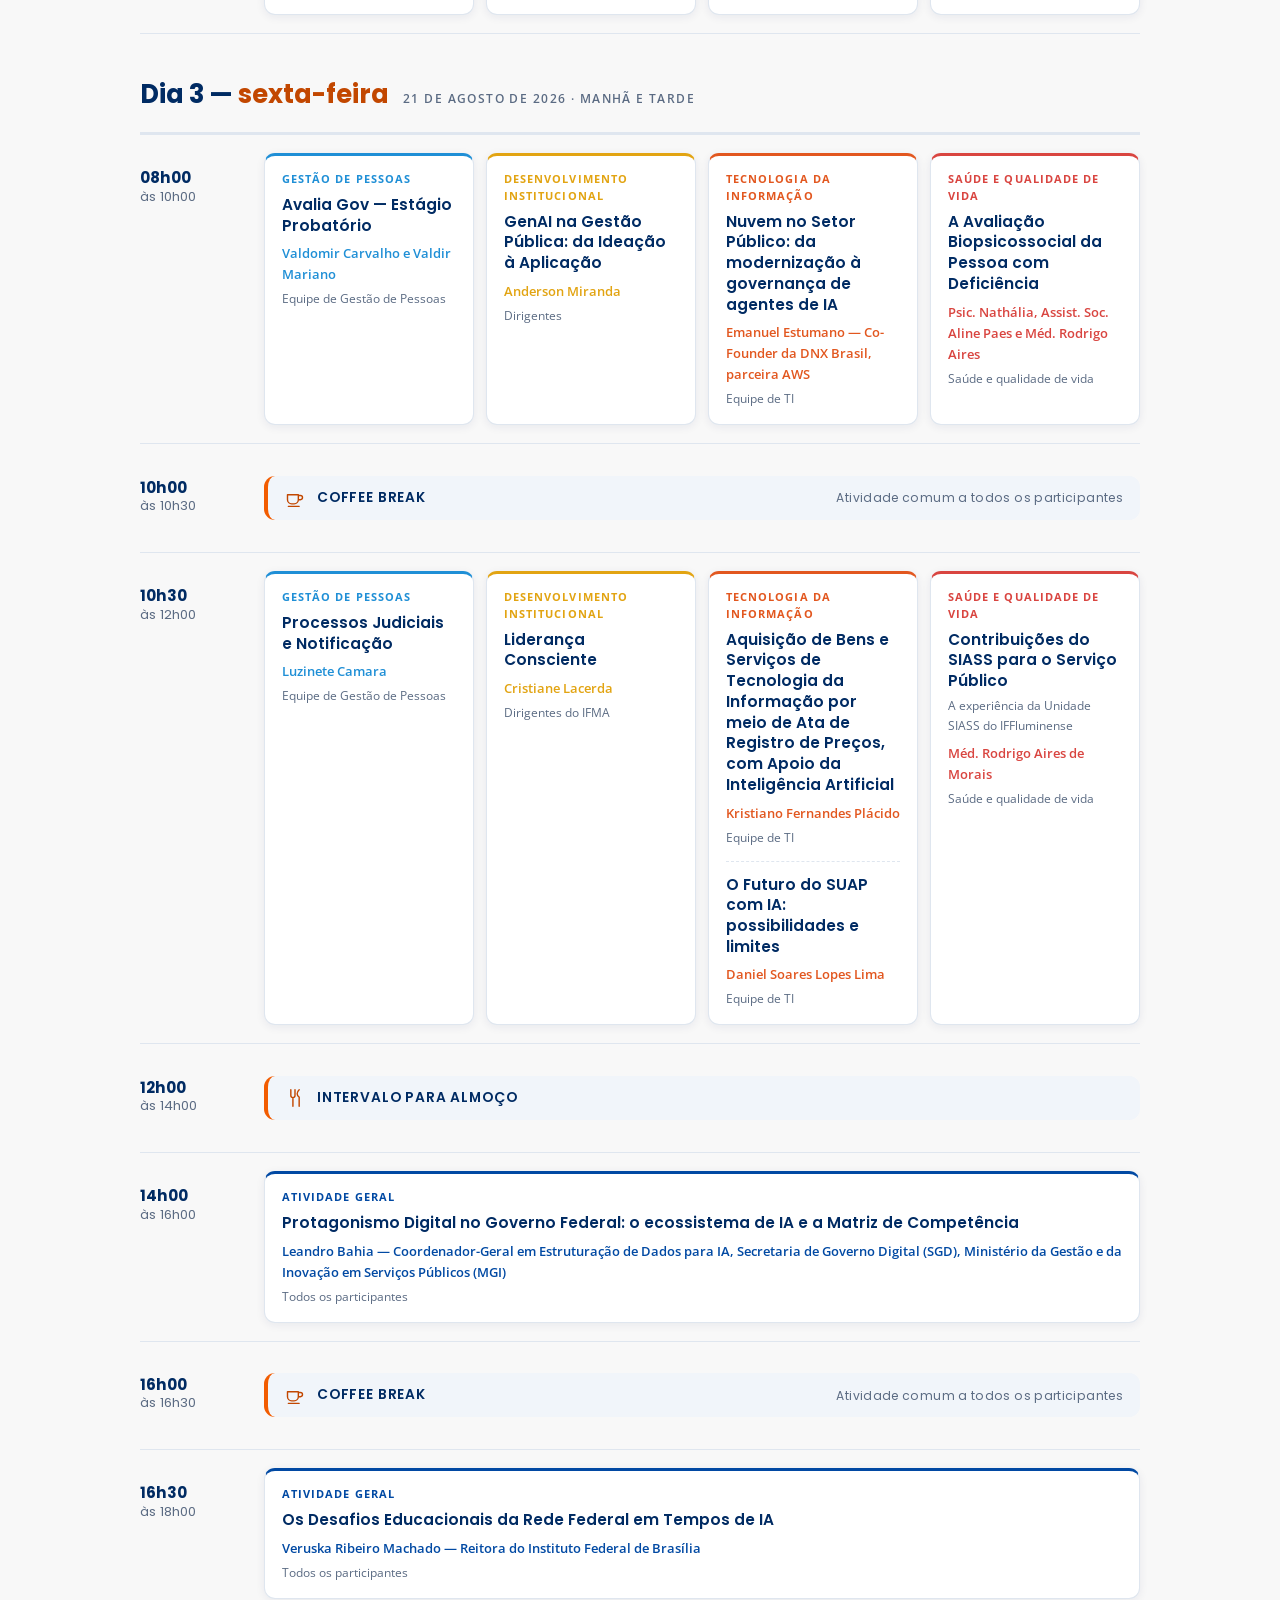
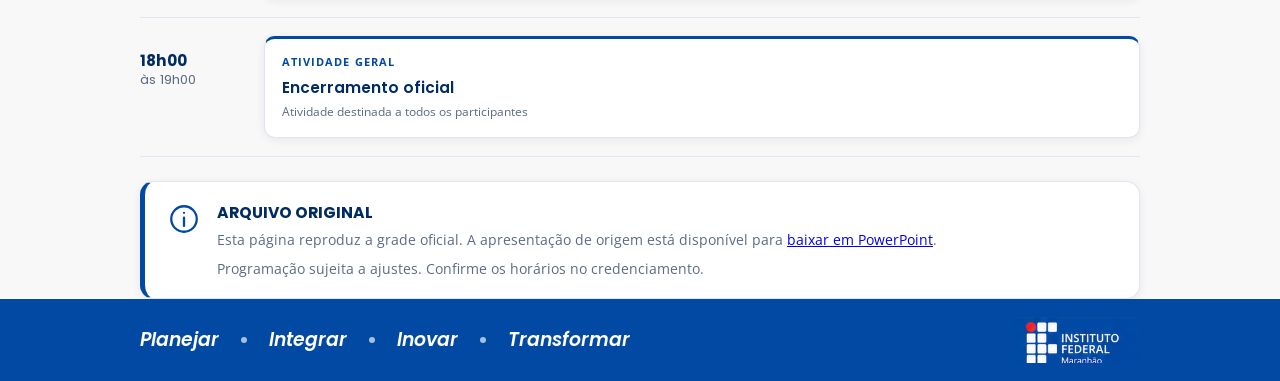
==== commit 29ab157e: "Remove as linhas de entrega e material da programacao" ====
--- a/1-programacao.html
+++ b/1-programacao.html
@@ -22,7 +22,6 @@
     <symbol id="i-local" viewBox="0 0 24 24"><path d="M12 21s7-5.6 7-11a7 7 0 1 0-14 0c0 5.4 7 11 7 11z"/><circle cx="12" cy="10" r="2.6"/></symbol>
     <symbol id="i-cafe" viewBox="0 0 24 24"><path d="M3 8h13v6a5 5 0 0 1-5 5H8a5 5 0 0 1-5-5zM16 9h2.5a2.5 2.5 0 0 1 0 5H16M4 22h13"/></symbol>
     <symbol id="i-garfo" viewBox="0 0 24 24"><path d="M7 2v7a2.5 2.5 0 0 0 5 0V2M9.5 11.5V22M17 2c-1.6 1.4-2.4 3-2.4 5s.8 3.2 2.4 4v11"/></symbol>
-    <symbol id="i-entrega" viewBox="0 0 24 24"><path d="M6 3h12v18l-6-4.5L6 21z"/></symbol>
     <symbol id="i-info" viewBox="0 0 24 24"><circle cx="12" cy="12" r="9"/><path d="M12 11v6M12 7.6h.01"/></symbol>
   </defs>
 </svg>
@@ -428,17 +427,11 @@
 
     <div class="faixa-horario">
       <p class="hora">16h00 <span>às 16h30</span></p>
-      <div>
-        <p class="intervalo">
-          <svg class="icone" aria-hidden="true"><use href="#i-cafe"/></svg>
-          Coffee break
-          <span>Atividade comum a todos os participantes</span>
-        </p>
-        <p class="entrega">
-          <svg class="icone" aria-hidden="true"><use href="#i-entrega"/></svg>
-          Entrega: IQ &mdash; nova funcionalidade no SUAP e DADMP
-        </p>
-      </div>
+      <p class="intervalo">
+        <svg class="icone" aria-hidden="true"><use href="#i-cafe"/></svg>
+        Coffee break
+        <span>Atividade comum a todos os participantes</span>
+      </p>
     </div>
 
     <div class="faixa-horario">
@@ -449,10 +442,6 @@
           <h3 class="sessao__titulo">Os Desafios Educacionais da Rede Federal em Tempos de IA</h3>
           <p class="sessao__quem">Veruska Ribeiro Machado &mdash; Reitora do Instituto Federal de Brasília</p>
           <p class="sessao__publico">Todos os participantes</p>
-          <p class="entrega">
-            <svg class="icone" aria-hidden="true"><use href="#i-entrega"/></svg>
-            Entrega: DCLP e Entregas DIGEPE
-          </p>
         </li>
       </ul>
     </div>
@@ -464,10 +453,6 @@
           <span class="sessao__trilha">Atividade geral</span>
           <h3 class="sessao__titulo">Encerramento oficial</h3>
           <p class="sessao__publico">Atividade destinada a todos os participantes</p>
-          <p class="entrega">
-            <svg class="icone" aria-hidden="true"><use href="#i-entrega"/></svg>
-            Material: Cartilha
-          </p>
         </li>
       </ul>
     </div>
--- a/paginas.css
+++ b/paginas.css
@@ -362,27 +362,6 @@
   border-top: 1px dashed var(--borda);
 }
 
-/* Entregas e materiais anunciados junto de uma atividade. */
-.entrega {
-  display: flex;
-  align-items: flex-start;
-  gap: 9px;
-  margin: 11px 0 0;
-  padding: 9px 13px;
-  background: var(--cartao-alt);
-  border-radius: 9px;
-  font-size: .8rem;
-  font-weight: 600;
-  line-height: 1.4;
-  color: var(--navy);
-}
-.entrega .icone {
-  width: 17px;
-  height: 17px;
-  margin-top: 2px;
-  color: var(--item-2-forte);
-}
-
 /* Intervalos: faixa simples, sem cartão. */
 .intervalo {
   display: flex;
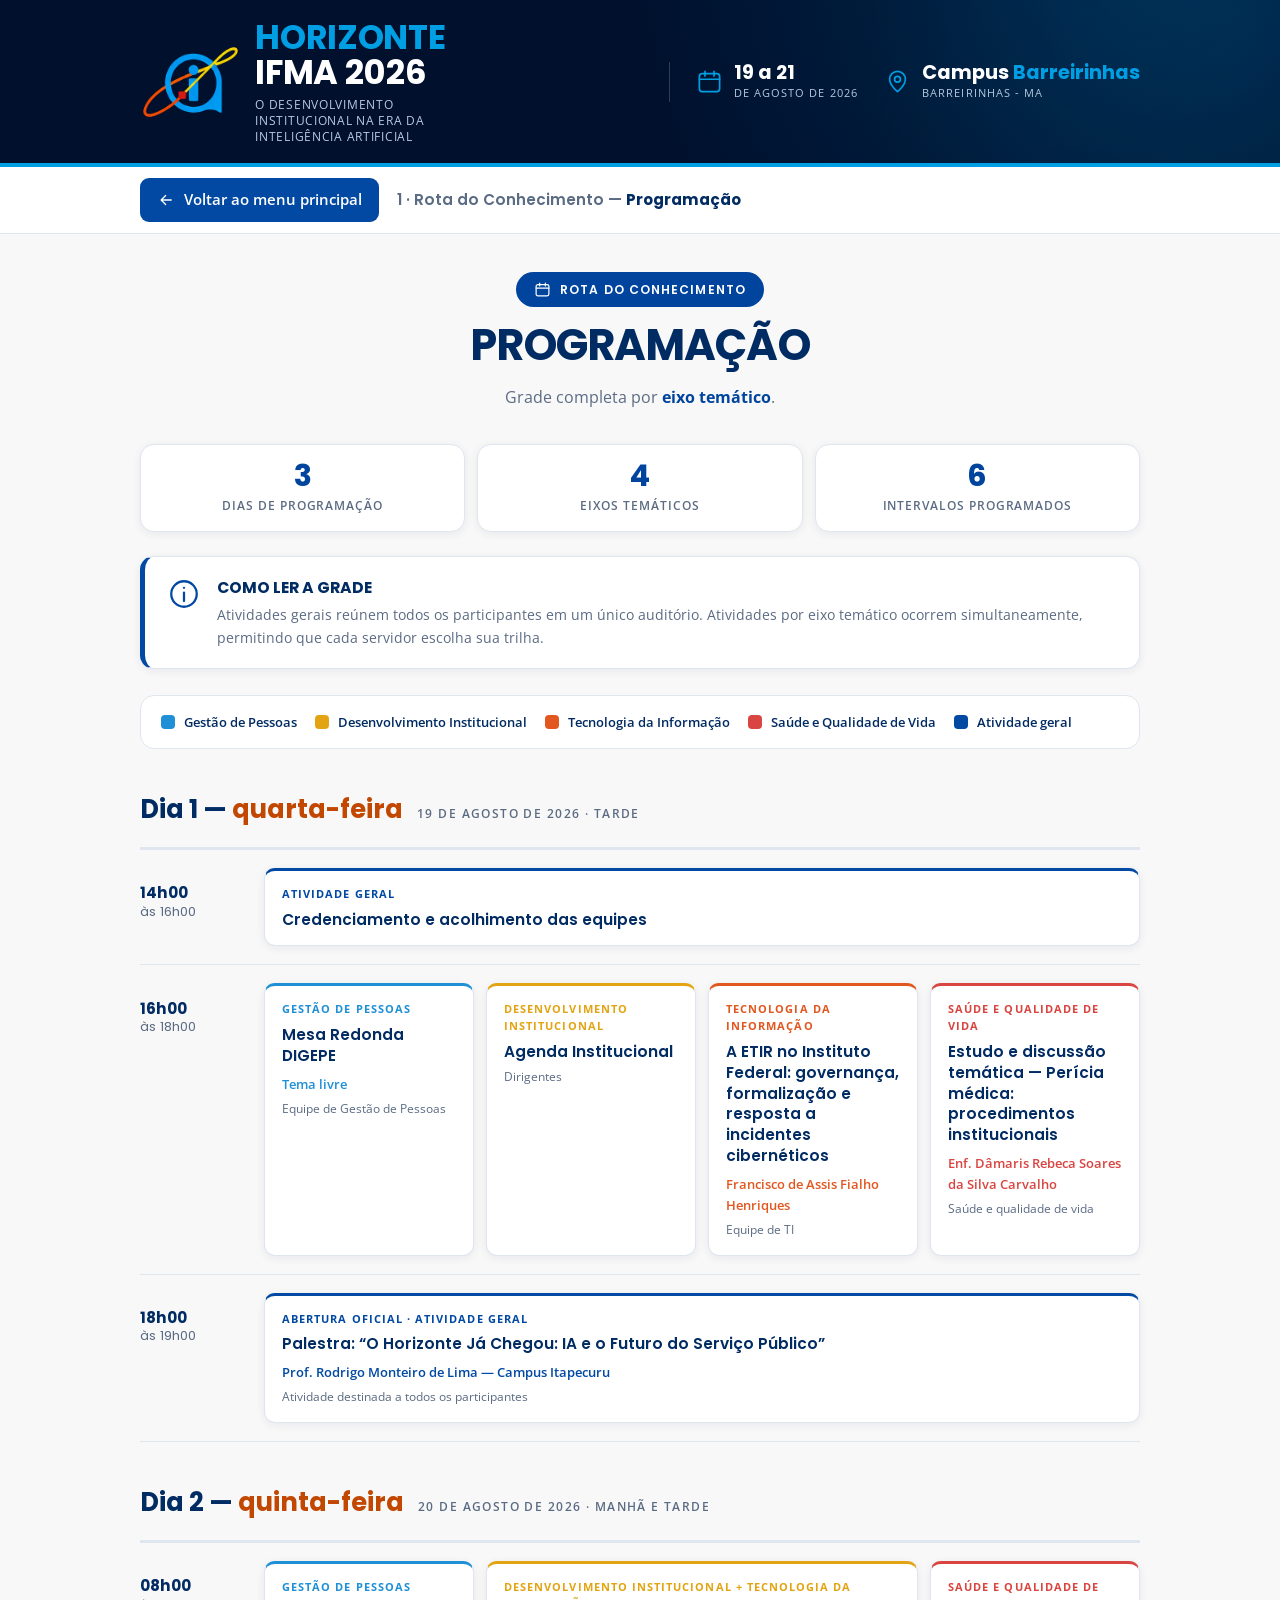
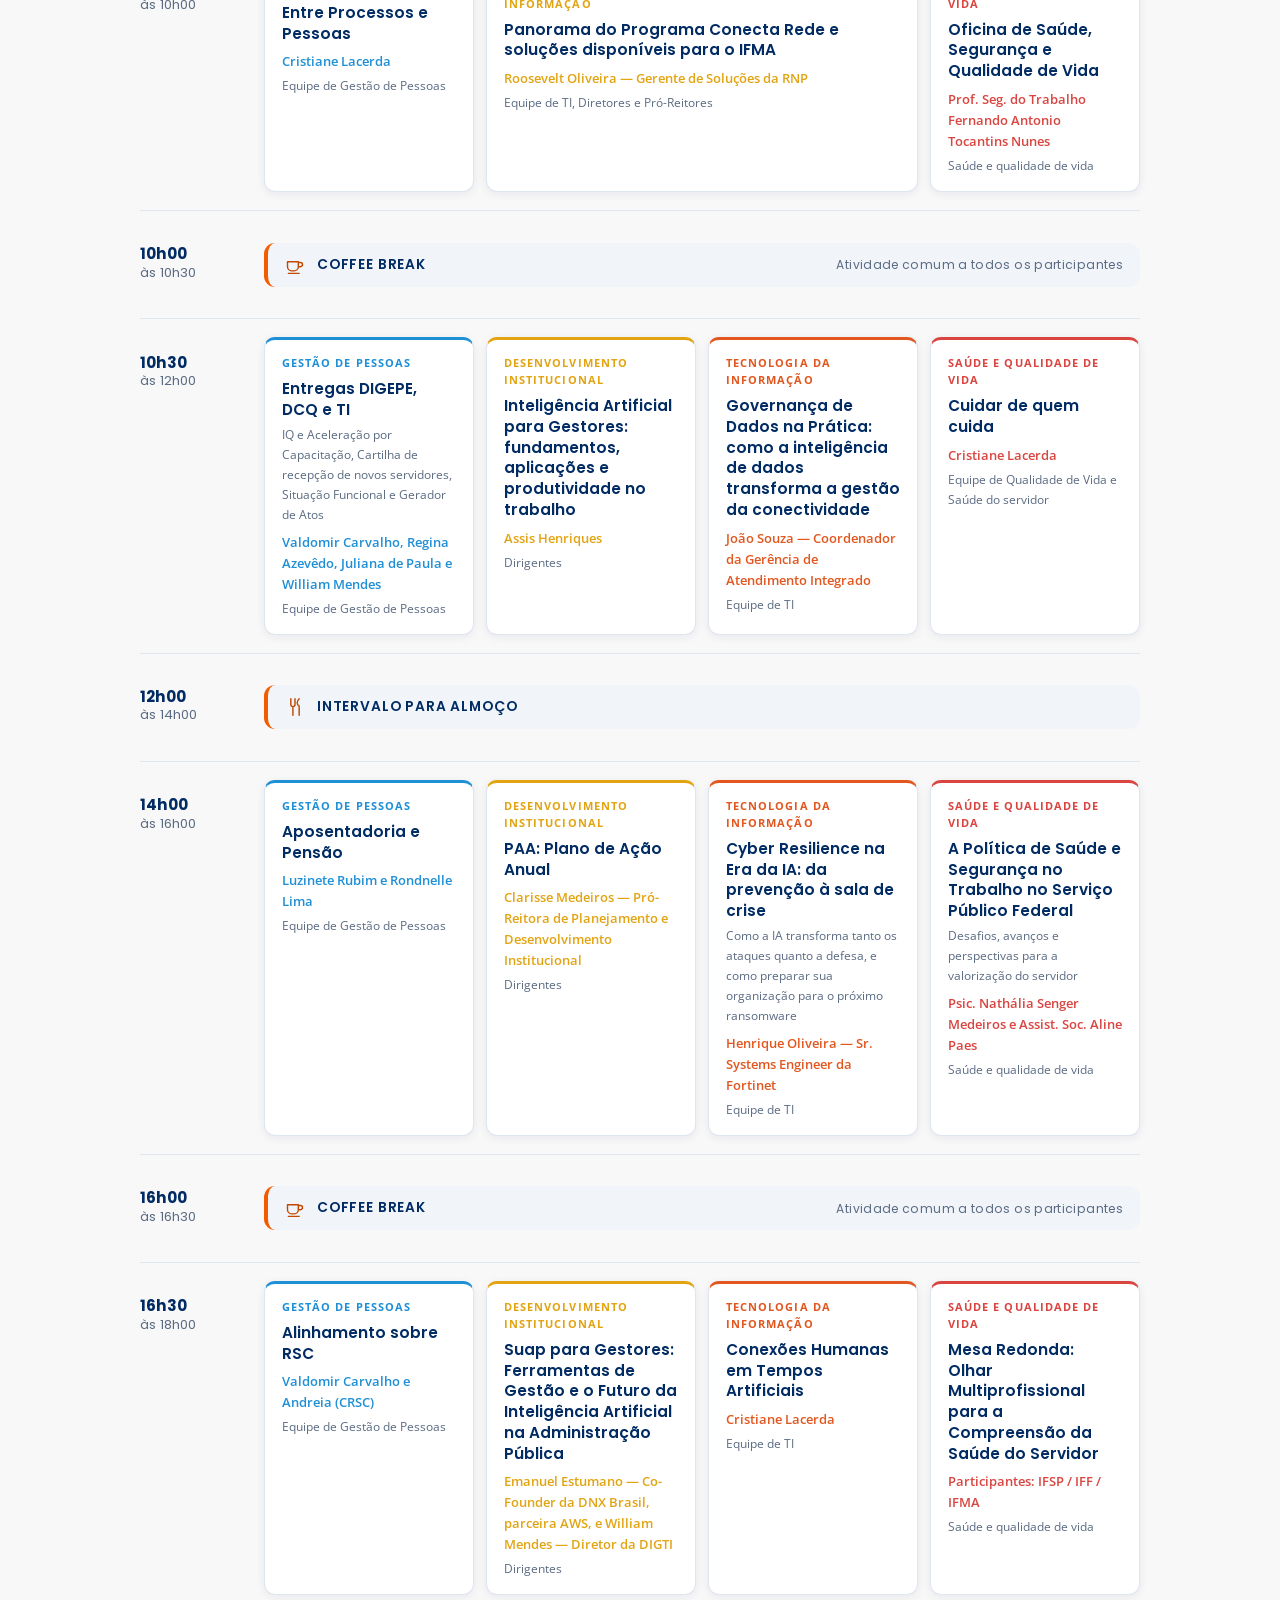
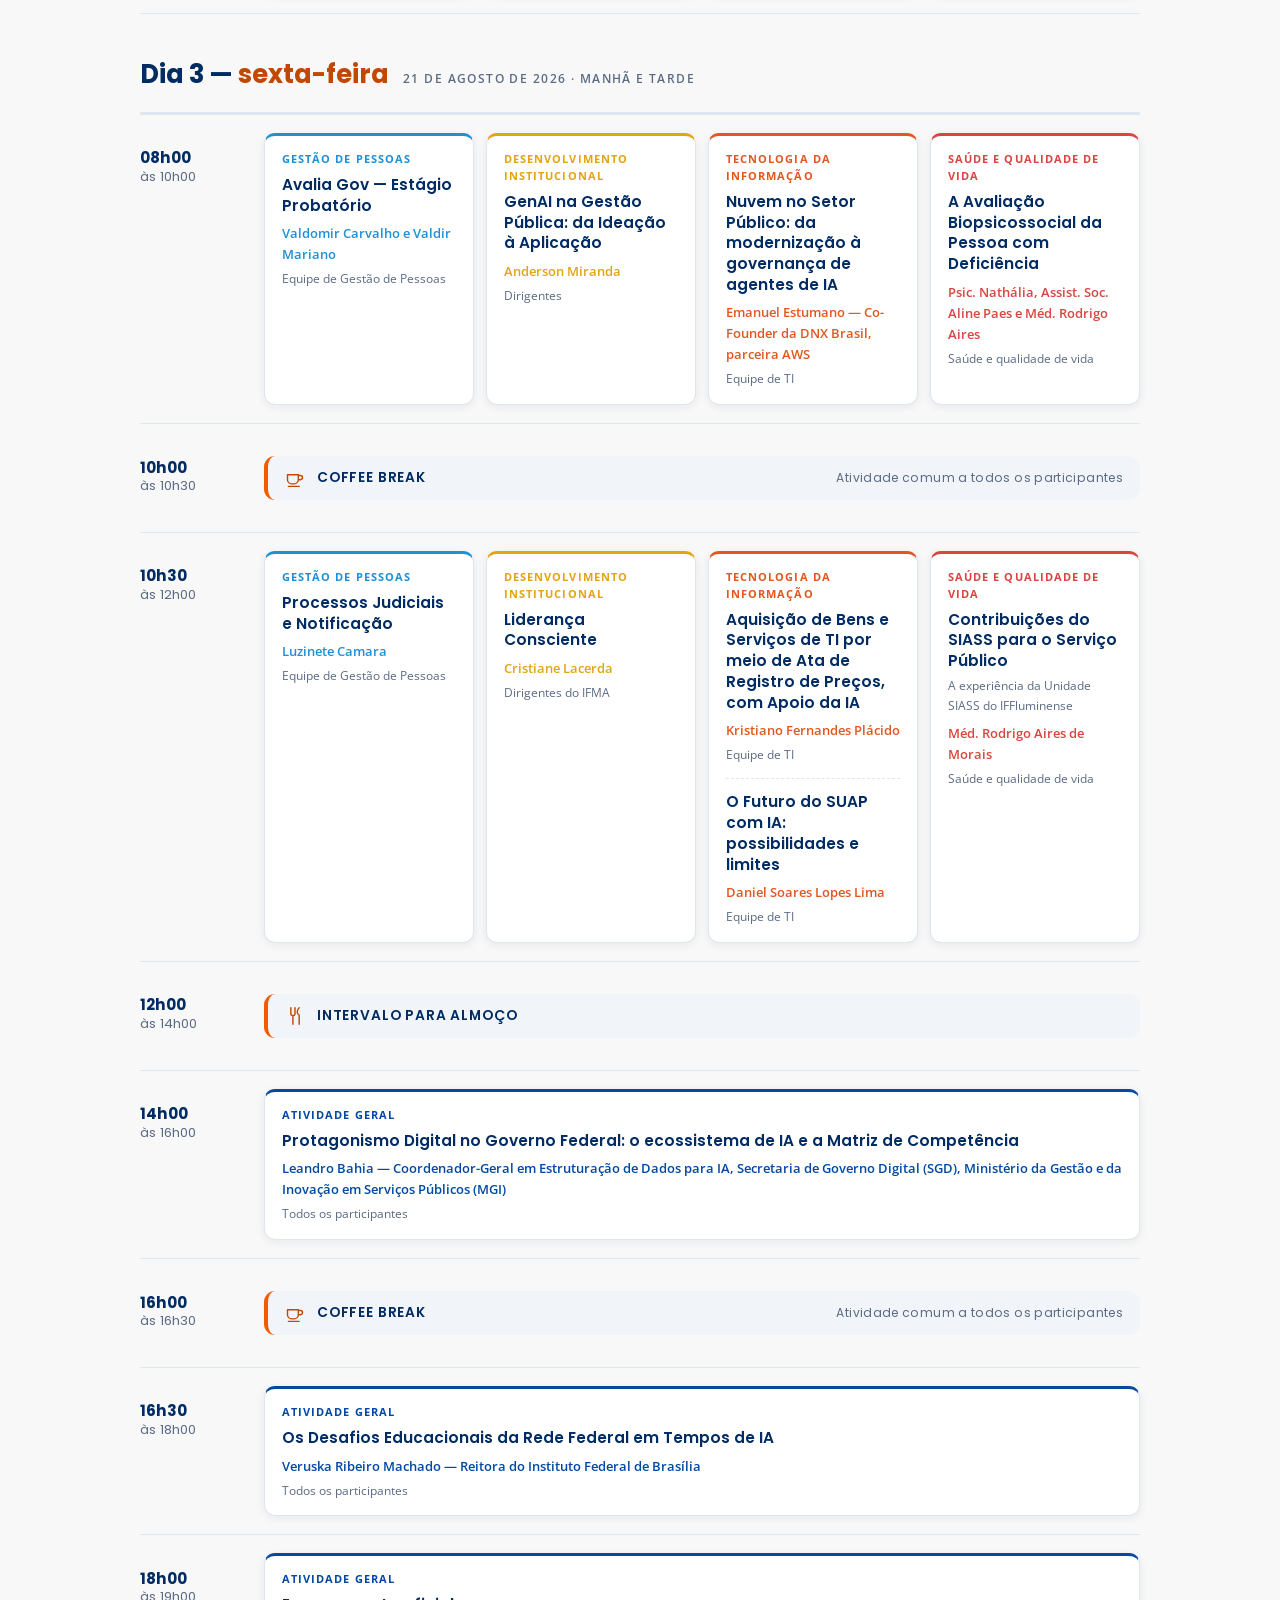
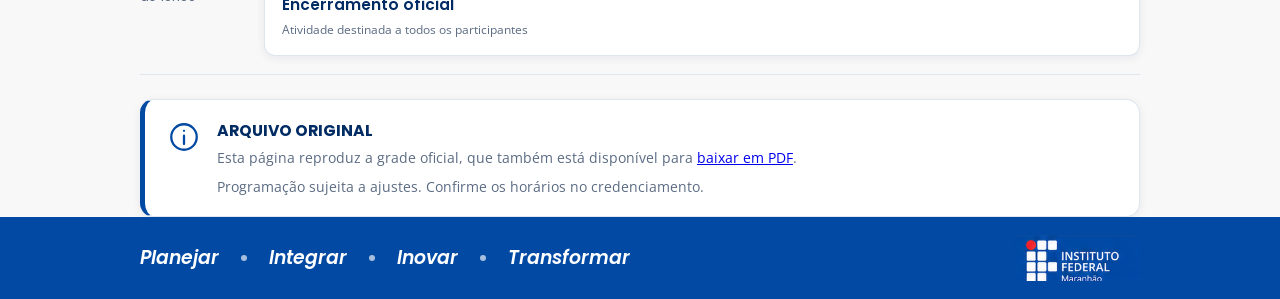
==== commit 2b169f71: "Atualiza o PDF da programacao e alinha a abertura e o texto de apresentacao" ====
--- a/1-programacao.html
+++ b/1-programacao.html
@@ -87,8 +87,8 @@
       <h2>Como ler a grade</h2>
       <p>
         Atividades gerais reúnem todos os participantes em um único auditório.
-        Atividades paralelas ocorrem simultaneamente, uma por eixo temático,
-        permitindo que cada servidor escolha sua trilha de interesse.
+        Atividades por eixo temático ocorrem simultaneamente, permitindo que cada
+        servidor escolha sua trilha.
       </p>
     </div>
   </section>
@@ -131,6 +131,7 @@
         <li class="sessao di">
           <span class="sessao__trilha">Desenvolvimento Institucional</span>
           <h3 class="sessao__titulo">Agenda Institucional</h3>
+          <p class="sessao__publico">Dirigentes</p>
         </li>
         <li class="sessao ti">
           <span class="sessao__trilha">Tecnologia da Informação</span>
@@ -153,7 +154,7 @@
         <li class="sessao geral">
           <span class="sessao__trilha">Abertura oficial &middot; Atividade geral</span>
           <h3 class="sessao__titulo">Palestra: &ldquo;O Horizonte Já Chegou: IA e o Futuro do Serviço Público&rdquo;</h3>
-          <p class="sessao__quem">Rodrigo Monteiro de Lima &mdash; Professor do IFMA, Campus Itapecuru</p>
+          <p class="sessao__quem">Prof. Rodrigo Monteiro de Lima &mdash; Campus Itapecuru</p>
           <p class="sessao__publico">Atividade destinada a todos os participantes</p>
         </li>
       </ul>
@@ -261,8 +262,8 @@
           <span class="sessao__trilha">Tecnologia da Informação</span>
           <h3 class="sessao__titulo">Cyber Resilience na Era da IA: da prevenção à sala de crise</h3>
           <p class="sessao__publico">
-            Como Inteligência Artificial está transformando tanto os ataques quanto
-            a defesa, e como preparar sua organização para responder ao próximo ransomware
+            Como a IA transforma tanto os ataques quanto a defesa, e como preparar
+            sua organização para o próximo ransomware
           </p>
           <p class="sessao__quem">Henrique Oliveira &mdash; Sr. Systems Engineer da Fortinet</p>
           <p class="sessao__publico">Equipe de TI</p>
@@ -383,7 +384,7 @@
         </li>
         <li class="sessao ti">
           <span class="sessao__trilha">Tecnologia da Informação</span>
-          <h3 class="sessao__titulo">Aquisição de Bens e Serviços de Tecnologia da Informação por meio de Ata de Registro de Preços, com Apoio da Inteligência Artificial</h3>
+          <h3 class="sessao__titulo">Aquisição de Bens e Serviços de TI por meio de Ata de Registro de Preços, com Apoio da IA</h3>
           <p class="sessao__quem">Kristiano Fernandes Plácido</p>
           <p class="sessao__publico">Equipe de TI</p>
           <hr class="sessao__divisor">
@@ -463,8 +464,8 @@
     <div>
       <h2>Arquivo original</h2>
       <p>
-        Esta página reproduz a grade oficial. A apresentação de origem está disponível para
-        <a href="1.Programacao_Horizonte_IFMA_2026.pptx" download>baixar em PowerPoint</a>.
+        Esta página reproduz a grade oficial, que também está disponível para
+        <a href="1.Programacao_Horizonte_IFMA_2026.pdf" download>baixar em PDF</a>.
       </p>
       <p>Programação sujeita a ajustes. Confirme os horários no credenciamento.</p>
     </div>
--- a/base.css
+++ b/base.css
@@ -24,6 +24,8 @@
   --item-3-forte: #2f6b23;
   --item-4-forte: #00679f;
   --trilha-gp-forte: #17699e;
+  /* Roxo do cartão de maquiagem no Espaço Bem-Estar. Contraste 8,6:1 com branco. */
+  --roxo-forte: #6d2f8f;
 
   --trilha-gp: #1f8fd6;
   --trilha-di: #e2a412;
--- a/paginas.css
+++ b/paginas.css
@@ -567,49 +567,172 @@
 }
 
 /* ==========================================================================
-   Item 4 — Estação Bem-Viver
+   Item 4 — Espaço Bem-Estar
    ========================================================================== */
-.atividades {
-  display: grid;
+
+/* Selo de gratuidade, como no cartaz. */
+.gratuito {
+  display: inline-flex;
+  align-items: center;
+  gap: 10px;
+  margin: 20px 0 0;
+  padding: 10px 20px;
+  background: var(--item-3-forte);
+  border-radius: 999px;
+  color: #fff;
+  font-family: var(--fonte-titulo);
+  font-size: .78rem;
+  font-weight: 600;
+  letter-spacing: .06em;
+  text-transform: uppercase;
+}
+.gratuito .icone { width: 18px; height: 18px; }
+
+.cuidados {
+  display: grid;
+  gap: 16px;
+  grid-template-columns: repeat(auto-fill, minmax(310px, 1fr));
+  margin: 26px 0 0;
+  padding: 0;
+  list-style: none;
+}
+
+.cuidado {
+  display: flex;
+  flex-direction: column;
   gap: 14px;
-  grid-template-columns: repeat(auto-fill, minmax(230px, 1fr));
-  margin: 30px 0 0;
-  padding: 0;
-  list-style: none;
-}
-
-.atividade {
-  display: flex;
-  align-items: center;
-  gap: 15px;
-  padding: 18px 20px;
+  padding: 20px;
   background: var(--cartao);
   border: 1px solid var(--borda);
   border-radius: var(--raio);
   box-shadow: var(--sombra);
 }
-.atividade .icone {
-  width: 46px;
-  height: 46px;
-  padding: 11px;
+
+.cuidado__topo {
+  display: flex;
+  align-items: center;
+  gap: 14px;
+}
+.cuidado__icone {
+  display: grid;
+  place-items: center;
+  flex: none;
+  width: 52px;
+  height: 52px;
+  background: var(--cor);
+  border-radius: 50%;
+}
+.cuidado__icone .icone { width: 27px; height: 27px; color: #fff; stroke-width: 1.6; }
+
+.cuidado__nome {
+  margin: 0;
+  font-family: var(--fonte-titulo);
+  font-weight: 700;
+  font-size: 1.05rem;
+  line-height: 1.2;
+  color: var(--cor);
+  text-transform: uppercase;
+}
+.cuidado__quem {
+  margin: 3px 0 0;
+  font-size: .85rem;
+  font-weight: 600;
+  color: var(--navy);
+}
+
+.cuidado__corpo {
+  display: flex;
+  align-items: flex-start;
+  gap: 14px;
+}
+.cuidado__corpo > div { display: grid; gap: 10px; }
+
+/* Proporção fixa com object-fit: a foto nunca distorce. */
+.cuidado__foto {
+  flex: none;
+  width: 132px;
+  aspect-ratio: 4 / 3;
+  object-fit: cover;
+  border-radius: 10px;
   background: var(--cartao-alt);
-  border-radius: 12px;
-  color: var(--item-4-forte);
-  stroke-width: 1.6;
-}
-.atividade h2 {
-  margin: 0;
-  font-family: var(--fonte-titulo);
-  font-weight: 600;
-  font-size: .97rem;
-  line-height: 1.3;
-  color: var(--navy);
-}
-.atividade p {
-  margin: 3px 0 0;
+}
+.cuidado__foto--alta { aspect-ratio: 3 / 4; }
+.cuidado__foto--larga { width: 100%; aspect-ratio: 16 / 7; }
+
+.cuidado__desc {
+  margin: 0;
+  font-size: .88rem;
+  line-height: 1.55;
+  color: var(--texto-suave);
+}
+
+.cuidado__itens {
+  display: grid;
+  gap: 8px;
+  margin: 0;
+  padding: 0;
+  list-style: none;
+}
+.cuidado__itens li {
+  display: flex;
+  align-items: flex-start;
+  gap: 9px;
+  font-size: .85rem;
+  line-height: 1.5;
+  color: var(--texto-suave);
+}
+.cuidado__itens .icone {
+  width: 16px;
+  height: 16px;
+  margin-top: 4px;
+  color: var(--cor);
+  stroke-width: 2.4;
+}
+
+.cuidado__dados {
+  display: flex;
+  flex-wrap: wrap;
+  gap: 10px;
+  margin: 0;
+  padding: 0;
+  list-style: none;
+}
+.cuidado__dados li {
+  display: flex;
+  align-items: center;
+  gap: 10px;
+  padding: 10px 14px;
+  background: var(--cartao-alt);
+  border-radius: 10px;
   font-size: .8rem;
-  color: var(--texto-suave);
-}
+  font-weight: 600;
+  line-height: 1.35;
+  color: var(--navy);
+}
+.cuidado__dados b {
+  display: block;
+  font-size: .65rem;
+  font-weight: 600;
+  letter-spacing: .09em;
+  text-transform: uppercase;
+  color: var(--texto-suave);
+}
+.cuidado__dados .icone { width: 21px; height: 21px; color: var(--cor); }
+
+.cuidado__marca {
+  align-self: flex-start;
+  display: inline-flex;
+  align-items: center;
+  gap: 10px;
+  margin: 0;
+  padding: 9px 15px;
+  background: var(--navy);
+  border-radius: 999px;
+  color: #fff;
+  font-size: .78rem;
+  font-weight: 600;
+}
+.cuidado__marca .icone { width: 19px; height: 19px; }
 
 /* Responsivo --------------------------------------------------------------- */
 
@@ -642,6 +765,12 @@
   .local__numero { width: 38px; height: 38px; font-size: .95rem; }
   .local__dados, .local__selo { grid-column: 1; }
 
+  /* A foto passa para cima do texto, ocupando a largura do cartão. */
+  .cuidado__corpo { flex-direction: column; }
+  .cuidado__foto,
+  .cuidado__foto--alta { width: 100%; aspect-ratio: 16 / 9; }
+  .cuidado__corpo > div { width: 100%; }
+
   .nota { flex-direction: column; gap: 10px; }
 }
 
